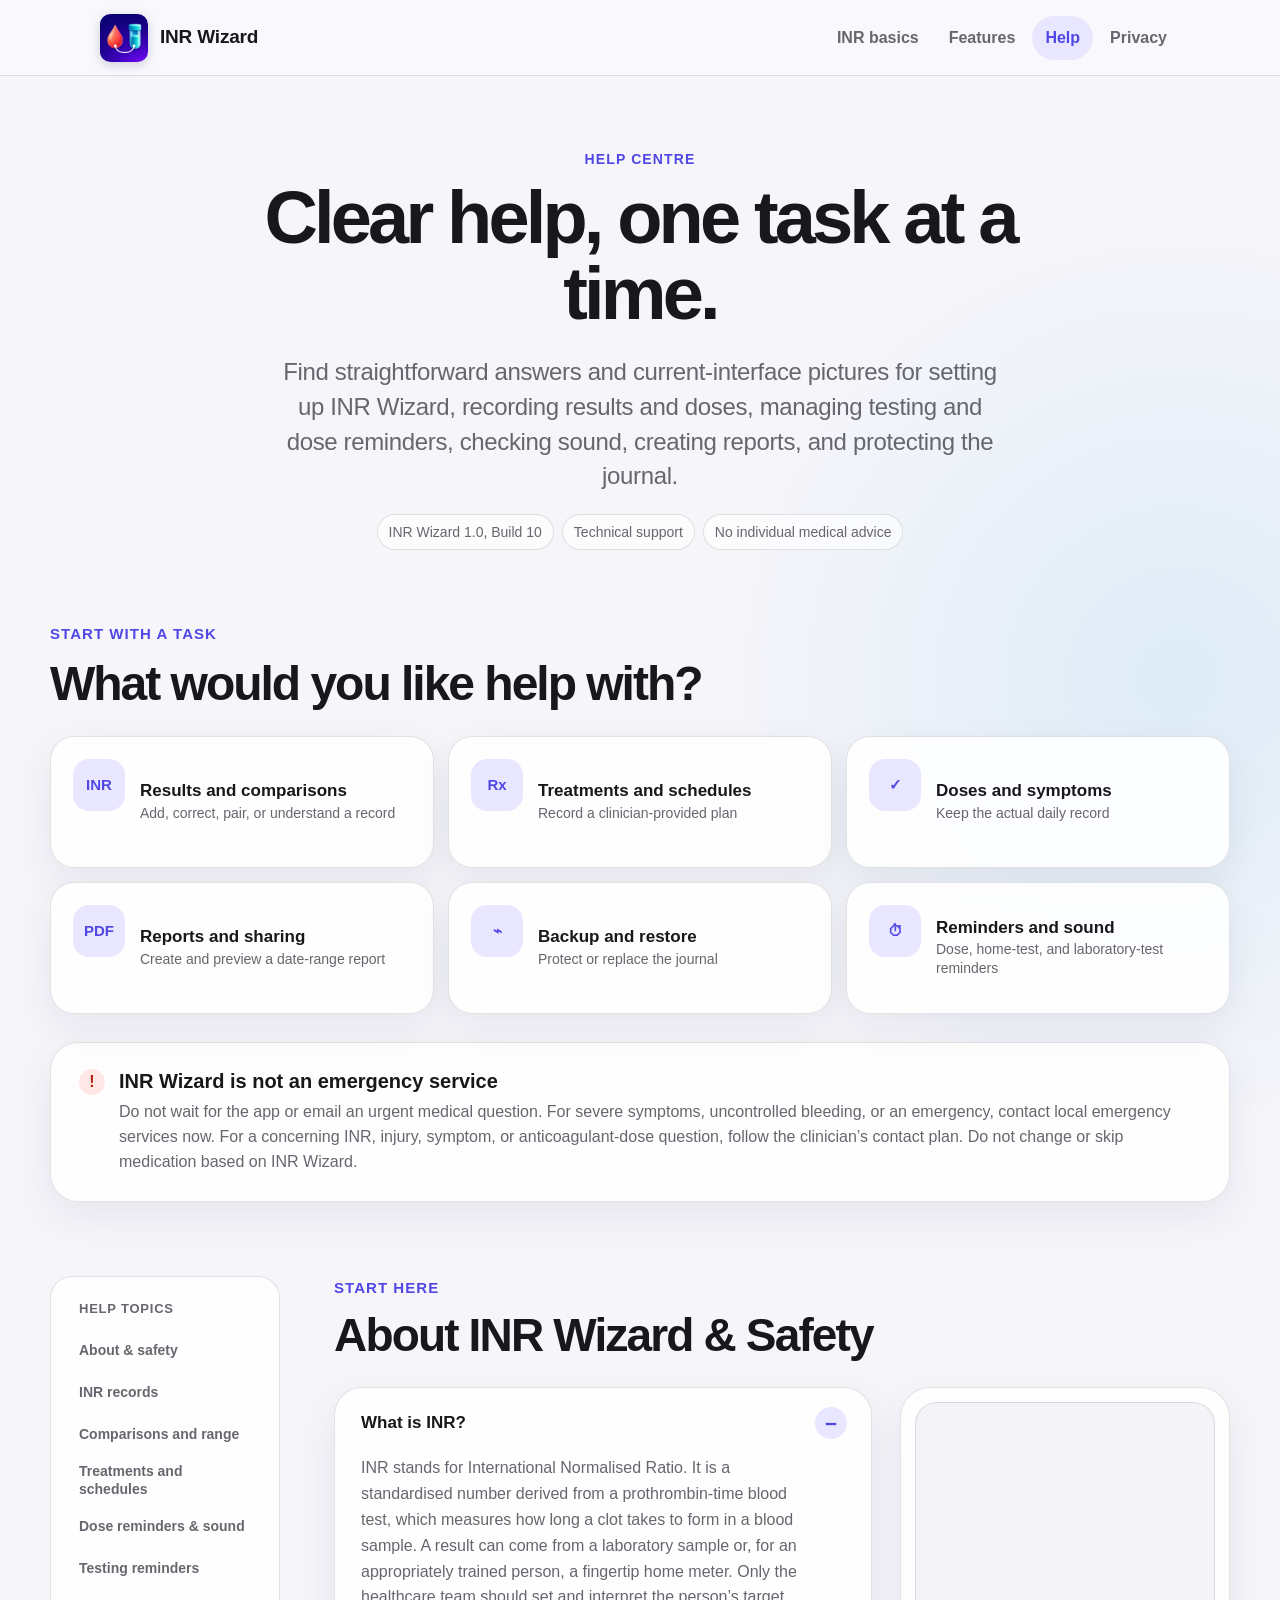
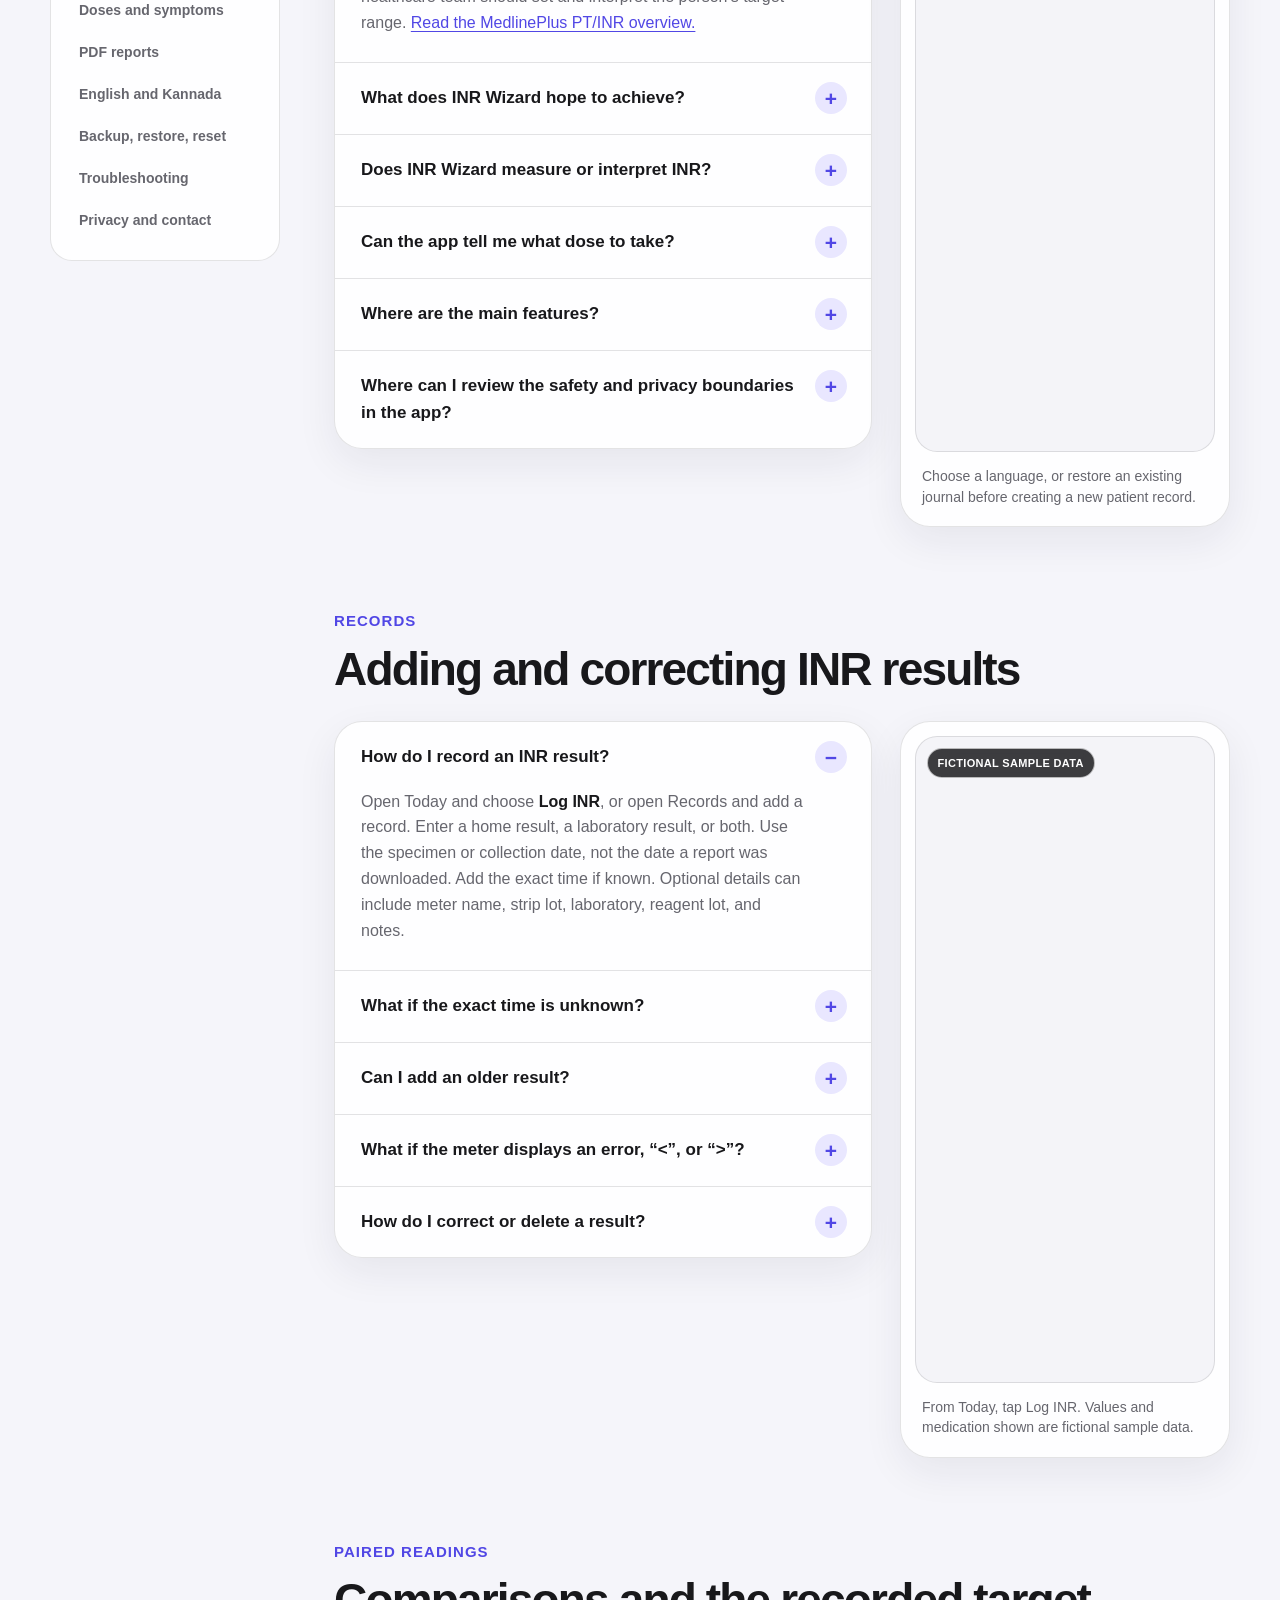
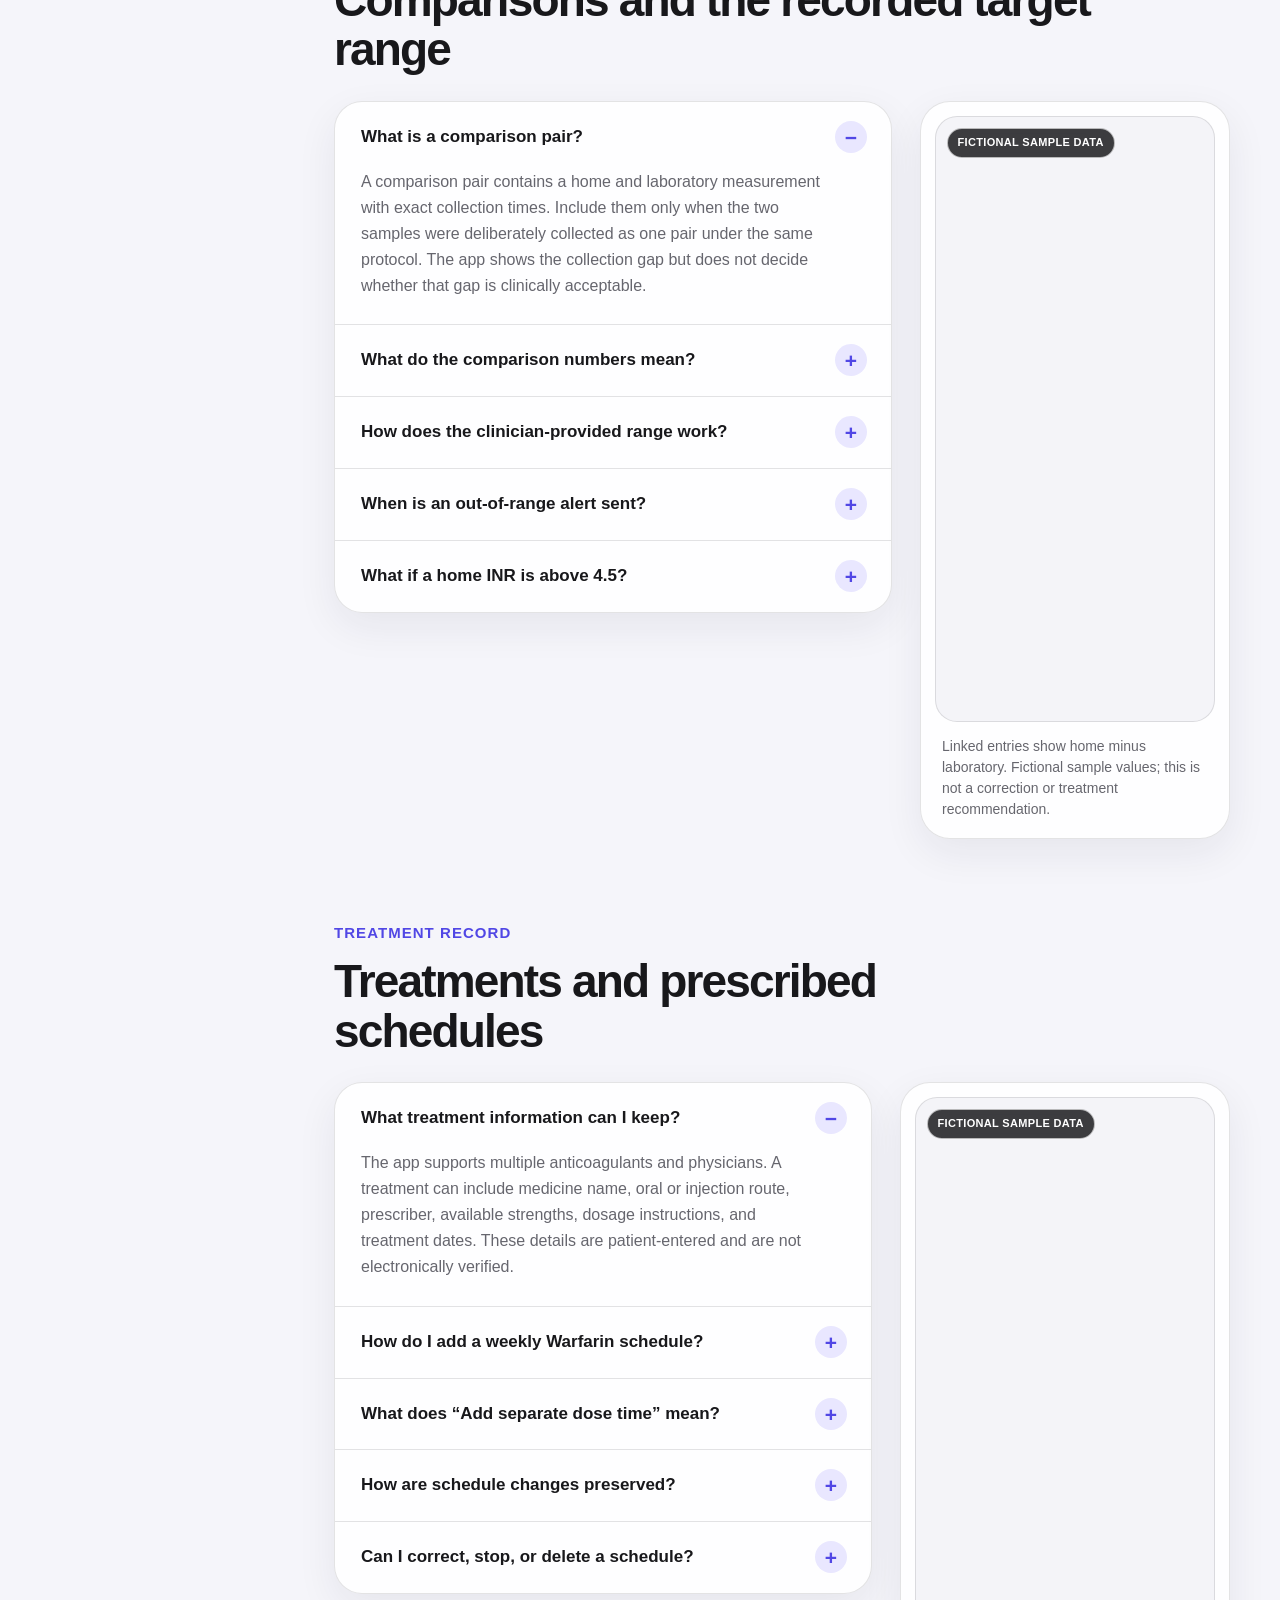
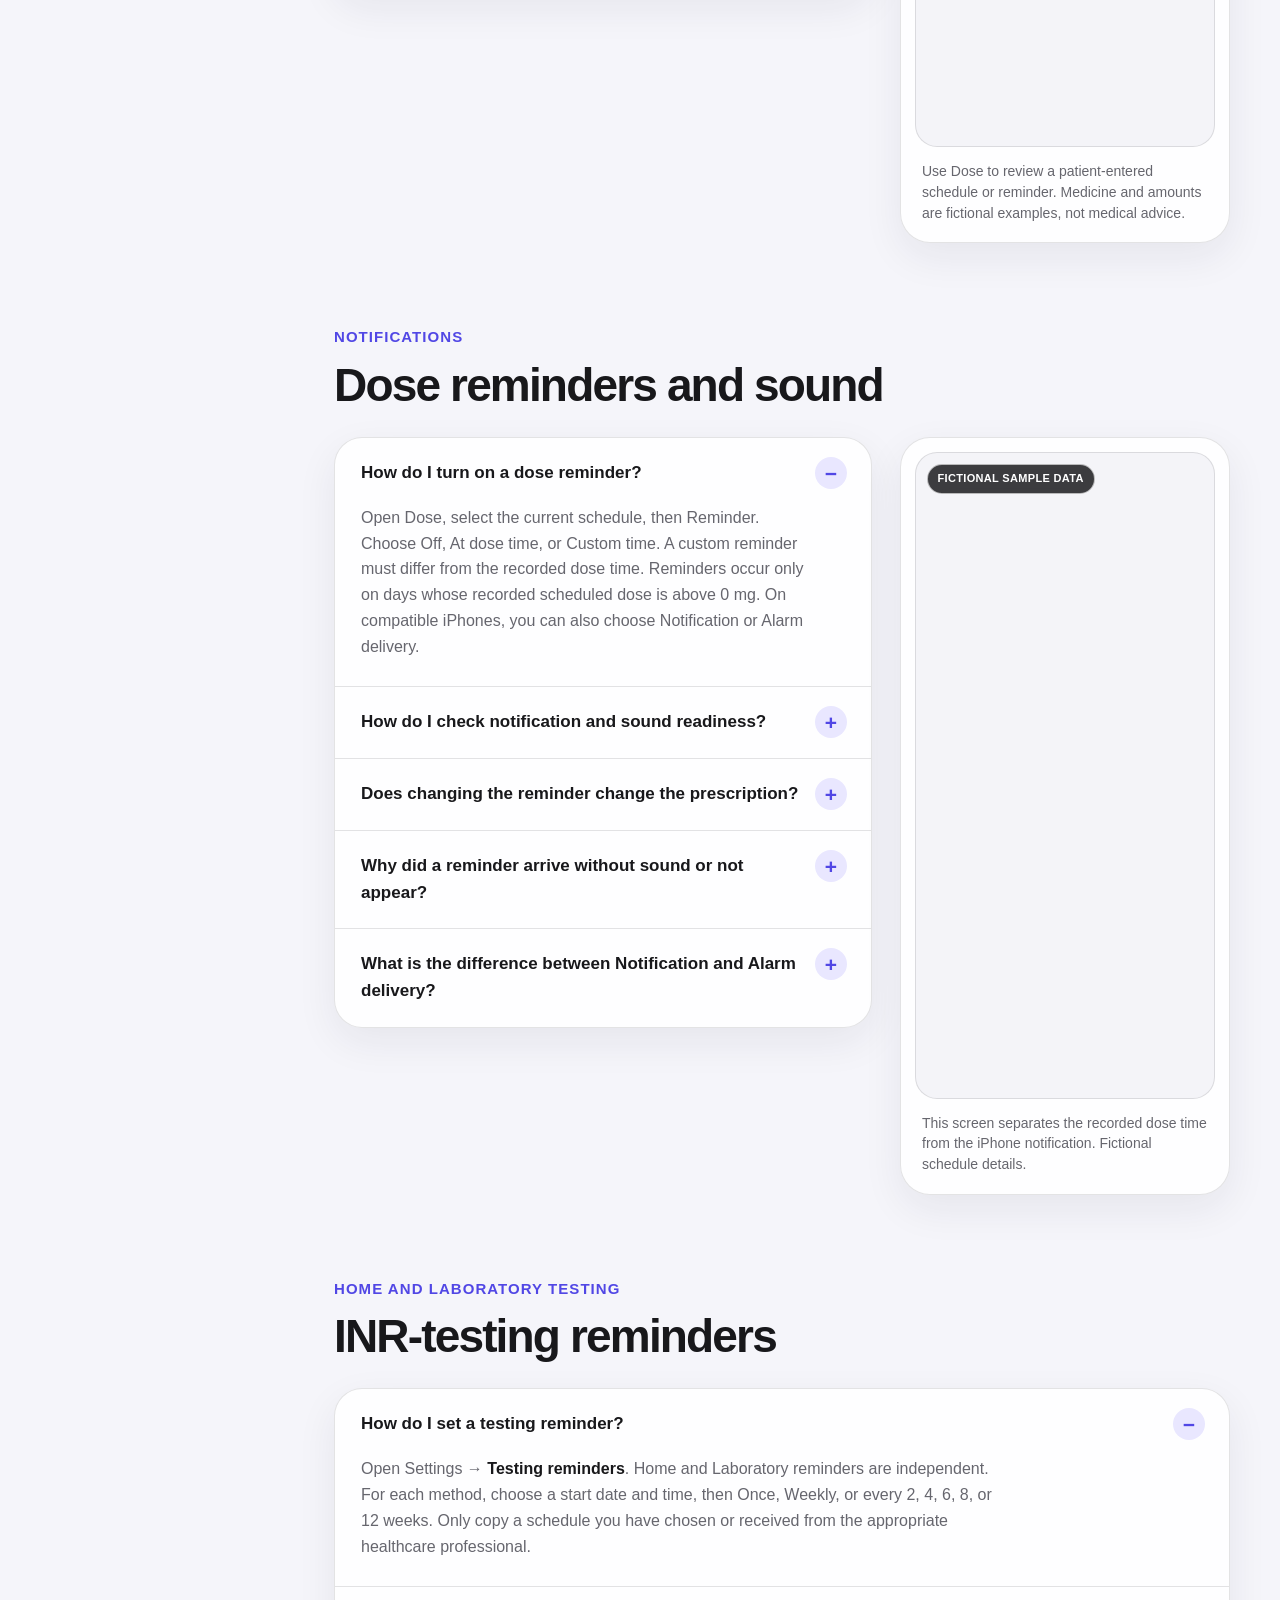
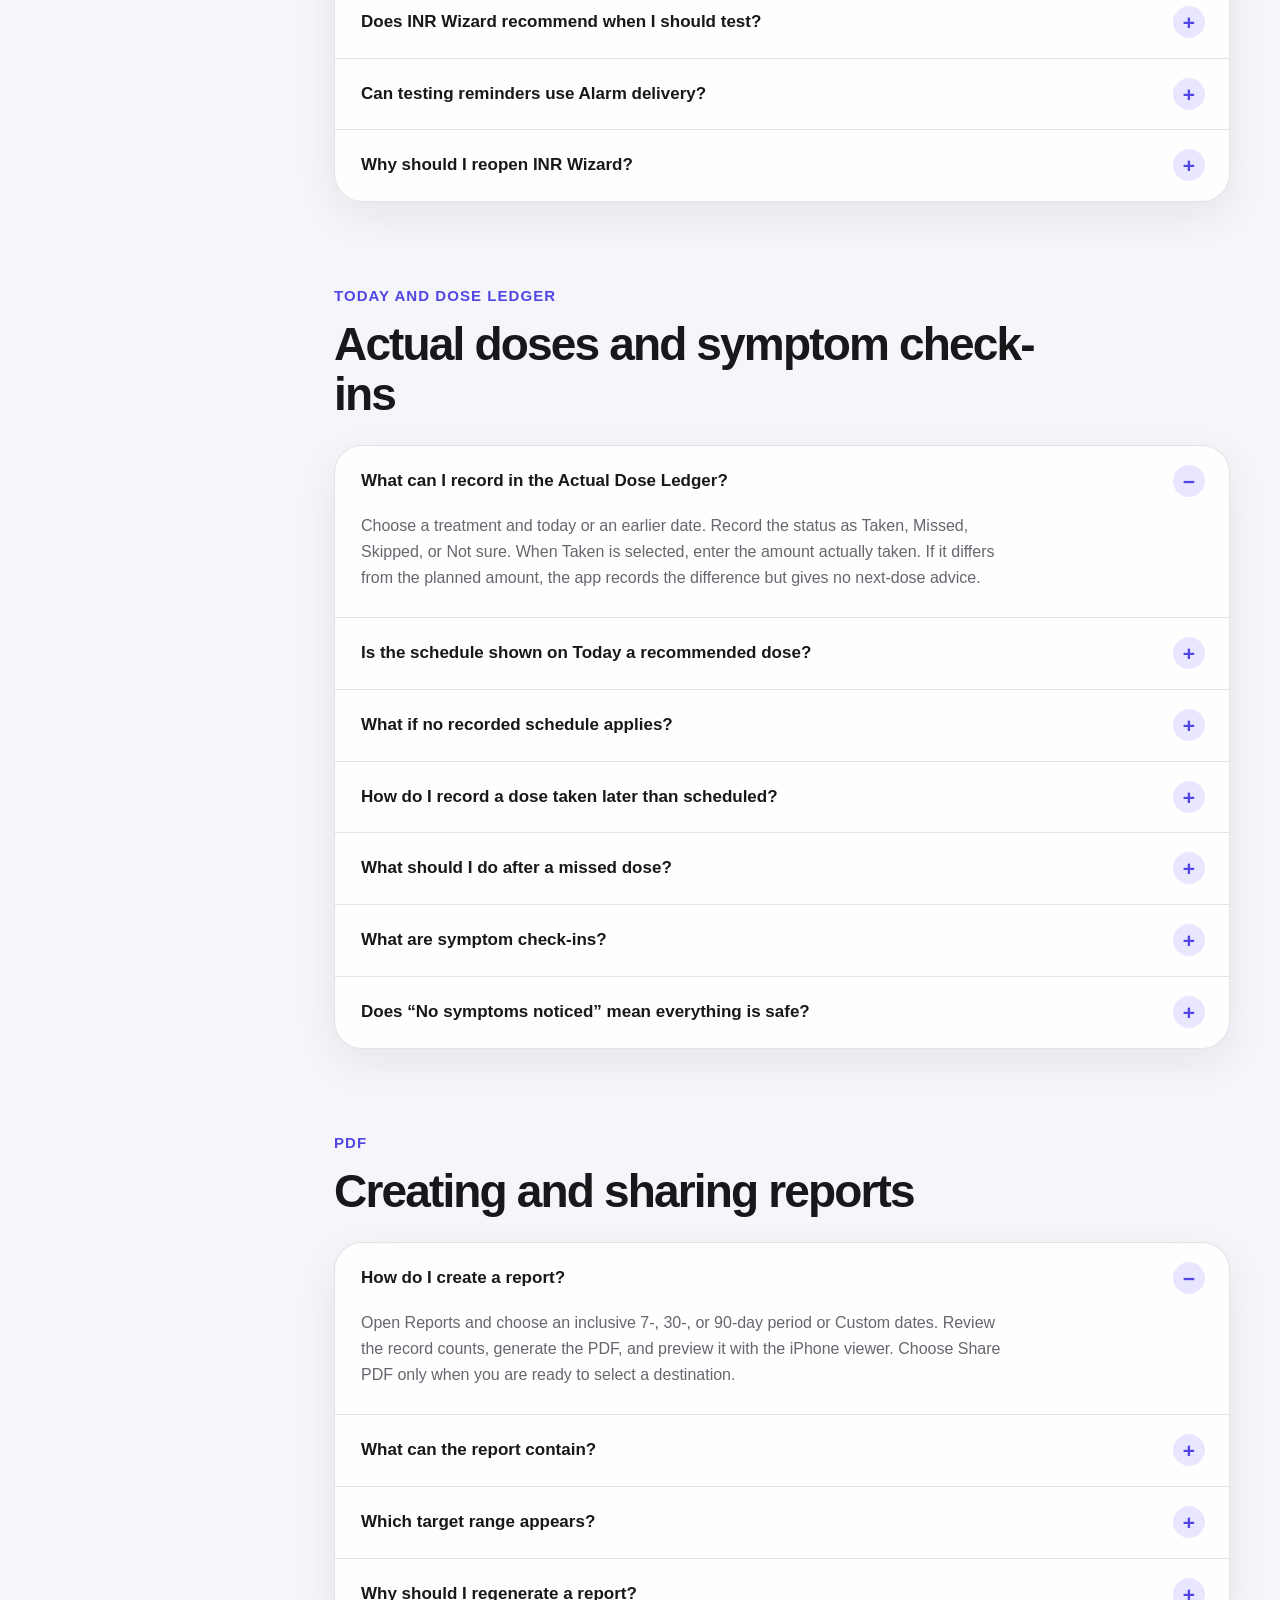
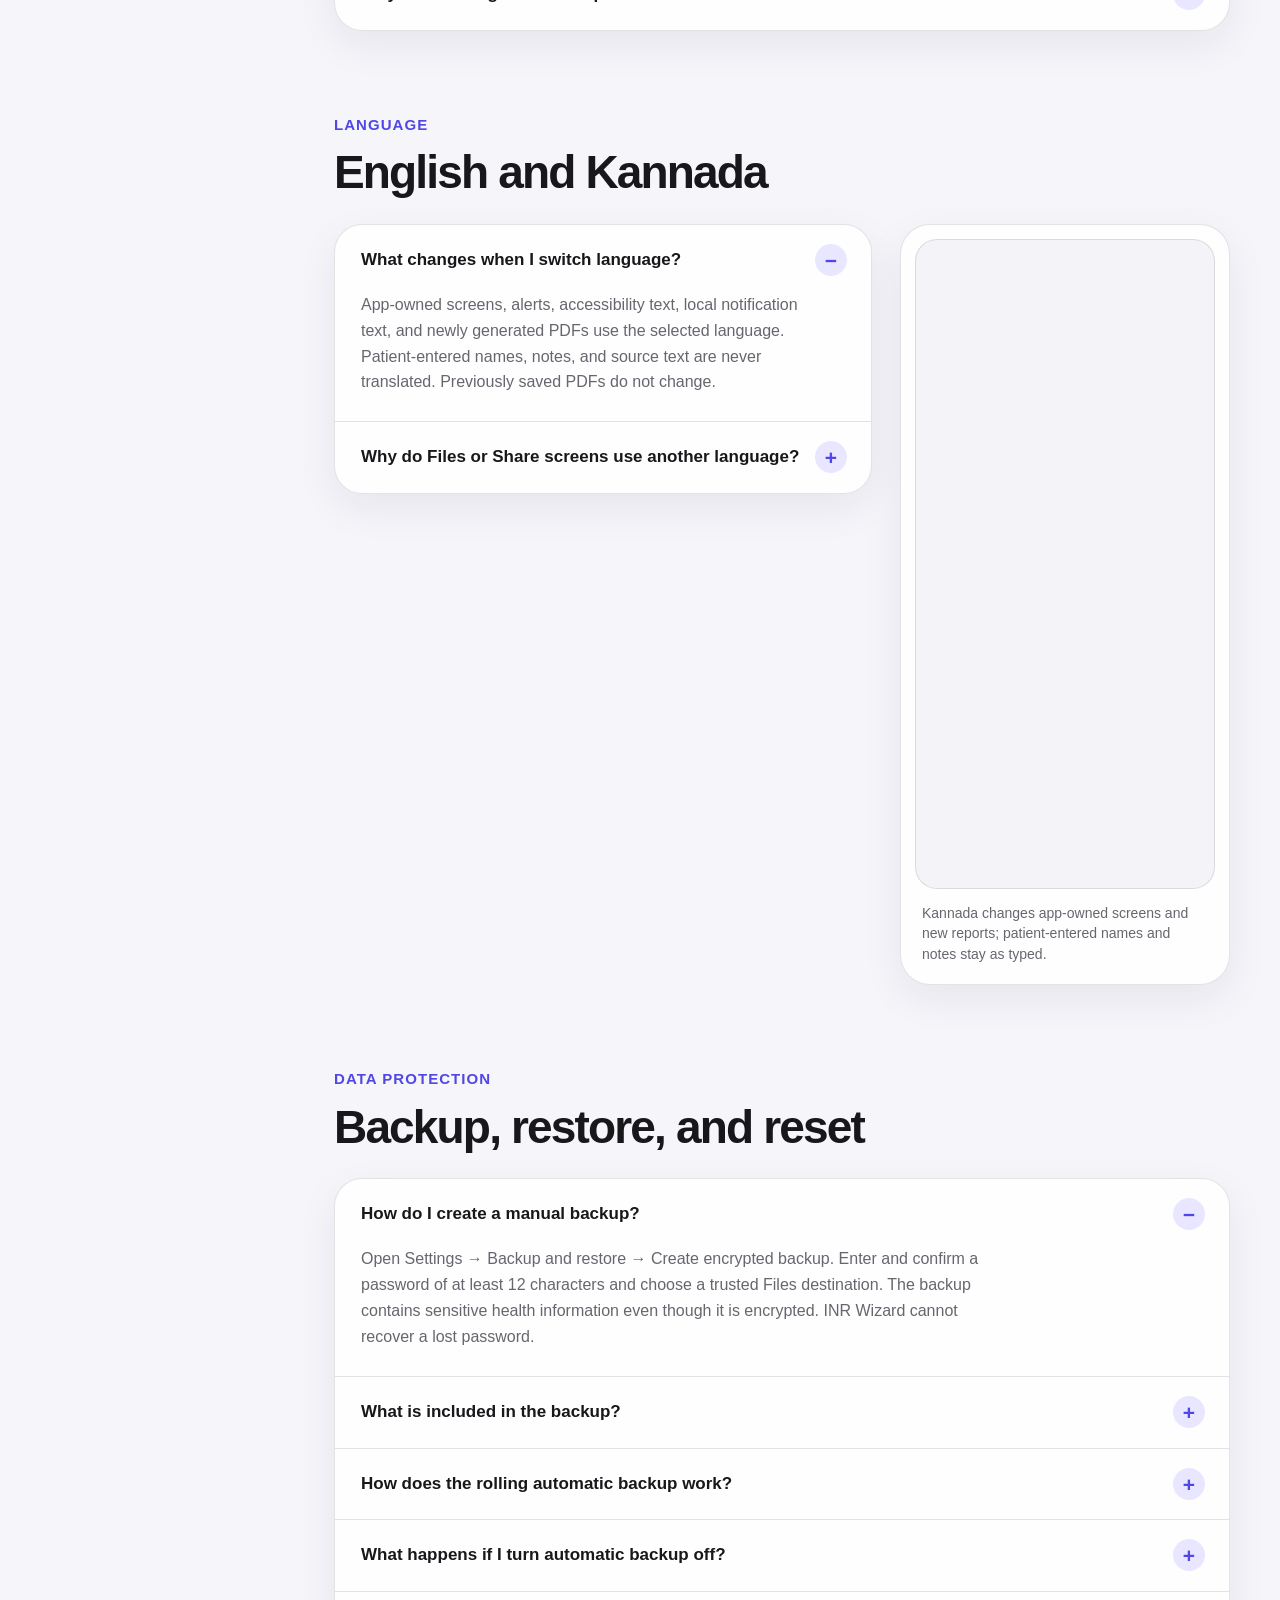
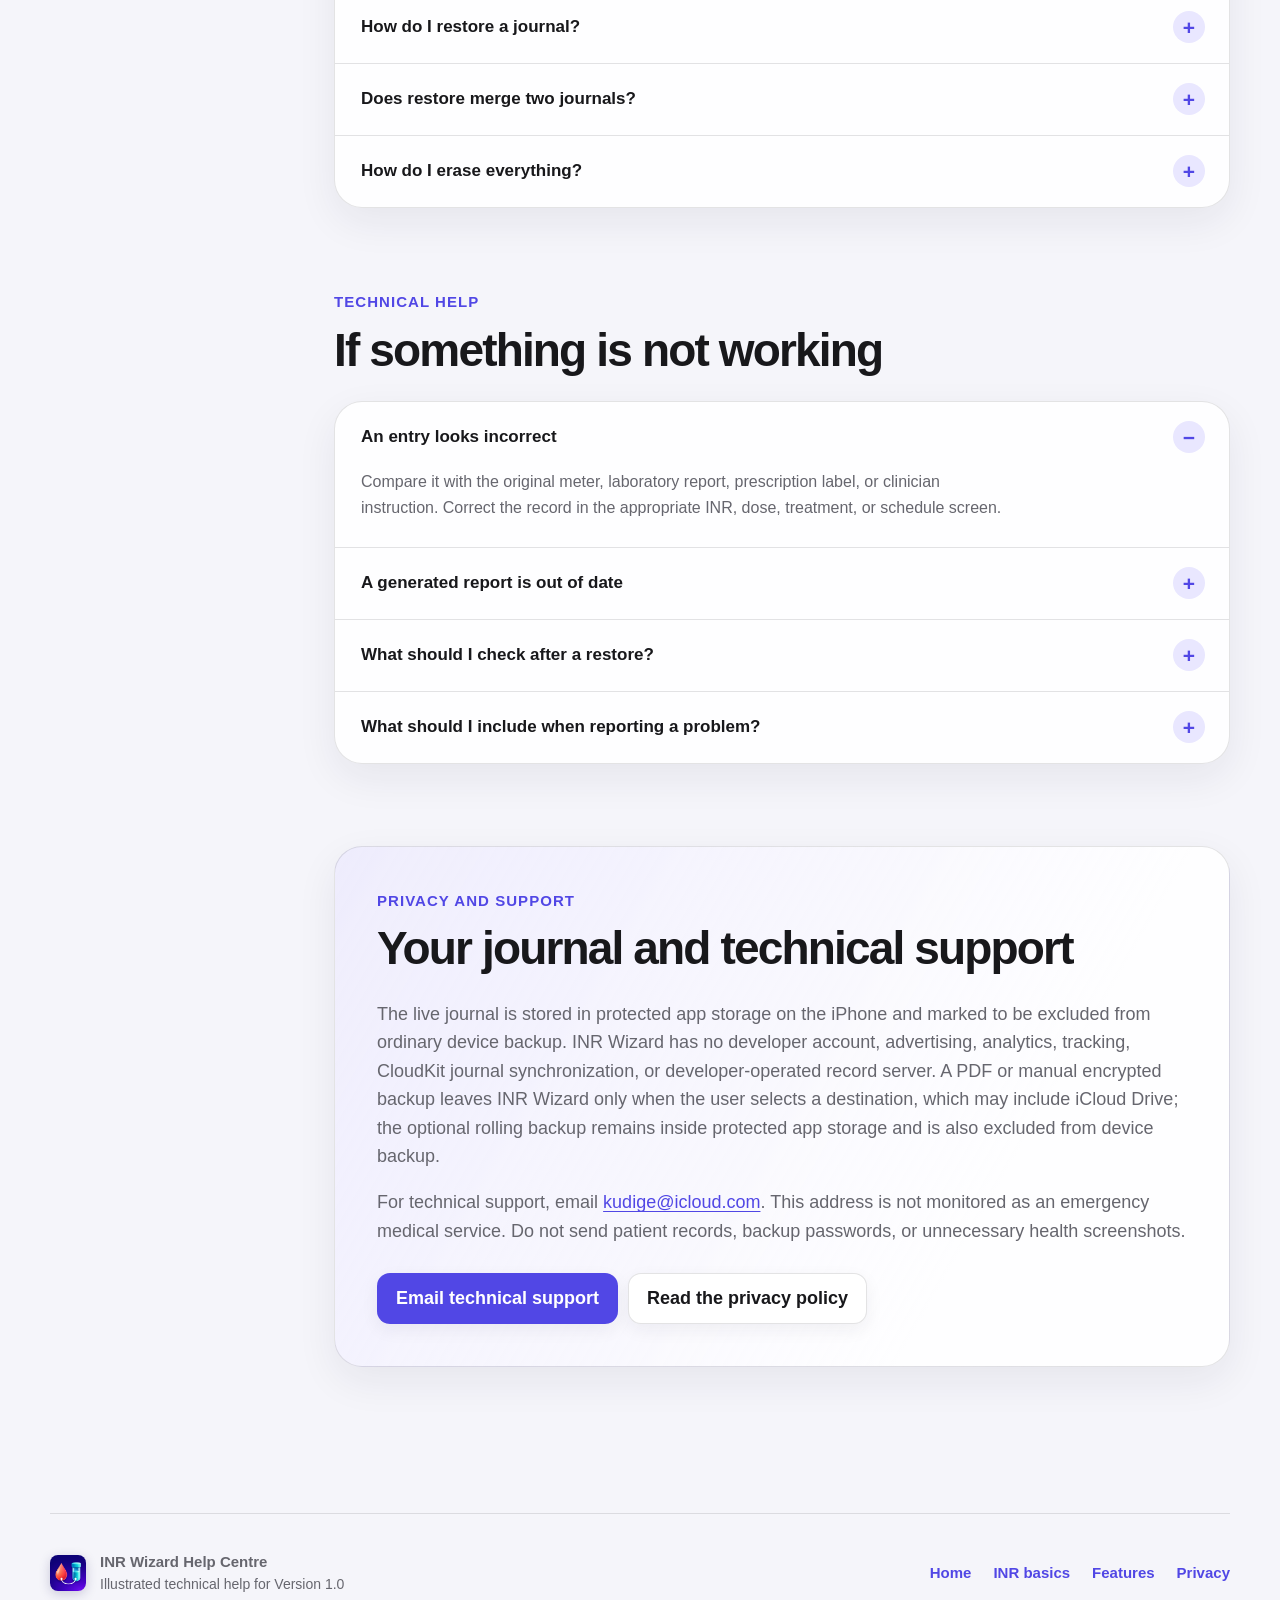
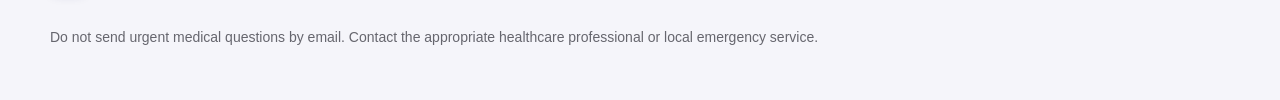
==== help/index.html @ f1a28a41 "Update public help and privacy for Version 1.0" ====
<!doctype html>
<html lang="en">
  <head>
    <meta charset="utf-8">
    <meta name="viewport" content="width=device-width, initial-scale=1">
    <meta http-equiv="refresh" content="0; url=/support/">
    <meta name="robots" content="noindex">
    <link rel="canonical" href="https://www.inrwizard.com/support/">
    <link rel="icon" href="/assets/app-icon.png" type="image/png">
    <link rel="stylesheet" href="/assets/styles.css?v=4">
    <title>Help Centre · INR Wizard</title>
  </head>
  <body>
    <main class="page-shell not-found-shell">
      <section class="hero">
        <p class="eyebrow">Help Centre</p>
        <h1>Opening INR Wizard Help.</h1>
        <p class="hero-copy">If the Help Centre does not open automatically, use the link below.</p>
        <div class="hero-actions">
          <a class="button primary" href="/support/">Open the Help Centre</a>
        </div>
      </section>
    </main>
  </body>
</html>
---- assets/styles.css ----
:root {
  color-scheme: light dark;
  --background: #f5f5fa;
  --surface: rgba(255, 255, 255, 0.9);
  --surface-solid: #ffffff;
  --text: #18181b;
  --secondary: #66666e;
  --separator: rgba(60, 60, 67, 0.14);
  --accent: #5147e5;
  --accent-soft: #e9e7ff;
  --blue: #1578d3;
  --blue-soft: #e4f1ff;
  --green: #21864c;
  --green-soft: #e5f7eb;
  --red: #b42318;
  --red-soft: #ffe7e5;
  --shadow: 0 14px 40px rgba(27, 26, 55, 0.07);
}

* {
  box-sizing: border-box;
}

html {
  scroll-behavior: smooth;
  scroll-padding-top: 96px;
}

body {
  margin: 0;
  background:
    radial-gradient(circle at 14% -8%, rgba(117, 92, 255, 0.13), transparent 32rem),
    radial-gradient(circle at 92% 6%, rgba(18, 151, 221, 0.1), transparent 28rem),
    var(--background);
  color: var(--text);
  font-family: -apple-system, BlinkMacSystemFont, "SF Pro Text", "Helvetica Neue", Arial, sans-serif;
  font-size: 18px;
  line-height: 1.58;
  -webkit-font-smoothing: antialiased;
  text-rendering: optimizeLegibility;
}

a {
  color: var(--accent);
  text-decoration-thickness: 1px;
  text-underline-offset: 3px;
}

a:focus-visible {
  outline: 3px solid var(--accent);
  outline-offset: 4px;
  border-radius: 6px;
}

.skip-link {
  position: fixed;
  top: 8px;
  left: 8px;
  z-index: 100;
  padding: 10px 14px;
  border-radius: 10px;
  background: var(--surface-solid);
  color: var(--text);
  font-weight: 700;
  transform: translateY(-150%);
}

.skip-link:focus {
  transform: translateY(0);
}

.site-header {
  position: sticky;
  top: 0;
  z-index: 10;
  display: flex;
  align-items: center;
  justify-content: space-between;
  min-height: 76px;
  padding: 10px max(24px, calc((100vw - 1080px) / 2));
  border-bottom: 1px solid var(--separator);
  background: rgba(250, 250, 253, 0.84);
  backdrop-filter: blur(22px) saturate(160%);
  -webkit-backdrop-filter: blur(22px) saturate(160%);
}

.brand {
  display: inline-flex;
  align-items: center;
  gap: 12px;
  color: var(--text);
  font-size: 19px;
  font-weight: 720;
  text-decoration: none;
  letter-spacing: -0.01em;
}

.brand img,
.footer-icon,
.app-hero-icon {
  border-radius: 22%;
  box-shadow: 0 3px 12px rgba(30, 25, 91, 0.2);
}

.site-nav {
  display: flex;
  align-items: center;
  gap: 4px;
}

.site-nav a {
  display: inline-flex;
  align-items: center;
  min-height: 44px;
  padding: 8px 13px;
  border-radius: 999px;
  color: var(--secondary);
  font-size: 16px;
  font-weight: 650;
  text-decoration: none;
}

.site-nav a[aria-current="page"] {
  background: var(--accent-soft);
  color: var(--accent);
}

.page-shell {
  width: min(1080px, calc(100% - 40px));
  margin: 0 auto;
  padding: 72px 0 64px;
}

.hero {
  max-width: 840px;
  margin: 0 auto 44px;
  text-align: center;
}

.home-hero {
  display: grid;
  grid-template-columns: minmax(0, 1fr) 220px;
  align-items: center;
  gap: 60px;
  max-width: 980px;
  text-align: left;
}

.app-hero-icon {
  width: 100%;
  height: auto;
}

.eyebrow {
  margin: 0 0 10px;
  color: var(--accent);
  font-size: 14px;
  font-weight: 760;
  letter-spacing: 0.08em;
  text-transform: uppercase;
}

.hero h1 {
  margin: 0;
  font-size: clamp(42px, 7vw, 72px);
  line-height: 1.02;
  letter-spacing: -0.052em;
}

.hero-copy {
  max-width: 730px;
  margin: 24px auto 20px;
  color: var(--secondary);
  font-size: clamp(19px, 2.3vw, 24px);
  line-height: 1.45;
  letter-spacing: -0.015em;
}

.home-hero .hero-copy {
  margin-inline: 0;
}

.policy-meta,
.hero-actions {
  display: flex;
  flex-wrap: wrap;
  justify-content: center;
  gap: 8px;
}

.home-hero .policy-meta,
.home-hero .hero-actions {
  justify-content: flex-start;
}

.policy-meta {
  color: var(--secondary);
  font-size: 14px;
}

.policy-meta span {
  padding: 6px 11px;
  border: 1px solid var(--separator);
  border-radius: 999px;
  background: rgba(255, 255, 255, 0.64);
}

.hero-actions {
  margin-top: 26px;
}

.button {
  display: inline-flex;
  align-items: center;
  justify-content: center;
  min-height: 46px;
  padding: 10px 18px;
  border: 1px solid var(--separator);
  border-radius: 13px;
  background: var(--surface-solid);
  color: var(--text);
  font-weight: 690;
  text-decoration: none;
  box-shadow: 0 6px 18px rgba(27, 26, 55, 0.06);
}

.button.primary {
  border-color: transparent;
  background: var(--accent);
  color: #ffffff;
}

.feature-grid,
.safeguard-grid {
  display: grid;
  grid-template-columns: repeat(3, 1fr);
  gap: 16px;
  margin-bottom: 28px;
}

.feature-card,
.safeguard-card {
  min-height: 264px;
  padding: 26px;
  border: 1px solid var(--separator);
  border-radius: 28px;
  background: var(--surface);
  box-shadow: var(--shadow);
}

.feature-icon,
.safeguard-icon {
  display: grid;
  width: 48px;
  height: 48px;
  margin-bottom: 24px;
  place-items: center;
  border-radius: 14px;
  background: var(--accent-soft);
  color: var(--accent);
  font-size: 21px;
  font-weight: 760;
}

.blue .feature-icon,
.blue .safeguard-icon {
  background: var(--blue-soft);
  color: var(--blue);
}

.green .feature-icon,
.green .safeguard-icon {
  background: var(--green-soft);
  color: var(--green);
}

.feature-card h2,
.safeguard-card h2 {
  margin: 0 0 9px;
  font-size: 21px;
  line-height: 1.2;
  letter-spacing: -0.022em;
}

.feature-card p,
.safeguard-card p {
  margin: 0;
  color: var(--secondary);
  font-size: 16.5px;
  line-height: 1.55;
}

.contents,
.policy-card,
.notice {
  border: 1px solid var(--separator);
  border-radius: 28px;
  background: var(--surface);
  box-shadow: var(--shadow);
}

.contents {
  display: grid;
  grid-template-columns: 150px 1fr;
  gap: 22px;
  margin-bottom: 18px;
  padding: 25px 28px;
}

.contents p {
  margin: 0;
  font-weight: 720;
}

.contents div {
  display: flex;
  flex-wrap: wrap;
  gap: 8px 20px;
}

.contents a {
  font-size: 15px;
  font-weight: 570;
  text-decoration: none;
}

.policy-card {
  overflow: hidden;
}

.policy-section {
  display: grid;
  grid-template-columns: minmax(190px, 0.55fr) minmax(0, 1.45fr);
  gap: 56px;
  padding: 46px 52px;
  scroll-margin-top: 96px;
}

.policy-section + .policy-section {
  border-top: 1px solid var(--separator);
}

.policy-section h2 {
  margin: 0;
  font-size: 22px;
  line-height: 1.25;
  letter-spacing: -0.025em;
}

.policy-section p {
  margin: 0;
}

.policy-section p + p {
  margin-top: 17px;
}

.policy-section ul,
.policy-section ol {
  margin: 0;
  padding-left: 1.25em;
}

.policy-section li + li {
  margin-top: 9px;
}

.policy-section > div {
  color: var(--secondary);
}

.contact-section {
  background: linear-gradient(120deg, rgba(234, 231, 255, 0.62), transparent 58%);
}

.notice {
  display: flex;
  align-items: flex-start;
  gap: 14px;
  margin-top: 18px;
  padding: 20px 24px;
  color: var(--secondary);
  font-size: 16px;
}

.notice-symbol {
  display: grid;
  flex: 0 0 auto;
  width: 26px;
  height: 26px;
  place-items: center;
  border-radius: 50%;
  background: var(--accent-soft);
  color: var(--accent);
  font-weight: 760;
}

.notice p {
  margin: 1px 0 0;
}

.notice.urgent .notice-symbol {
  background: var(--red-soft);
  color: var(--red);
}

.support-shell,
.not-found-shell {
  max-width: 900px;
}

.support-hero {
  max-width: 760px;
}

.not-found-shell {
  min-height: calc(100vh - 184px);
  display: grid;
  place-items: center;
  text-align: center;
}

.not-found-shell .hero-actions {
  justify-content: center;
}

footer {
  display: flex;
  align-items: center;
  justify-content: center;
  gap: 11px;
  padding: 28px 20px 48px;
  color: var(--secondary);
  font-size: 15px;
  text-align: center;
}

footer a {
  margin-left: 4px;
  font-weight: 600;
  text-decoration: none;
}

footer p {
  margin: 0;
}

@media (max-width: 820px) {
  .page-shell {
    padding-top: 52px;
  }

  .home-hero {
    grid-template-columns: minmax(0, 1fr) 150px;
    gap: 36px;
  }

  .feature-grid,
  .safeguard-grid {
    grid-template-columns: 1fr;
  }

  .feature-card,
  .safeguard-card {
    min-height: 0;
  }

  .contents,
  .policy-section {
    grid-template-columns: 1fr;
  }

  .contents {
    gap: 10px;
  }

  .policy-section {
    gap: 16px;
    padding: 34px 30px;
  }
}

@media (max-width: 600px) {
  body {
    font-size: 17px;
  }

  .site-header {
    min-height: 68px;
    padding-inline: 16px;
  }

  .brand img {
    width: 42px;
    height: 42px;
  }

  .site-nav a {
    padding-inline: 10px;
  }

  .page-shell {
    width: min(100% - 24px, 1080px);
    padding-top: 40px;
  }

  .hero,
  .home-hero {
    text-align: left;
  }

  .home-hero {
    display: flex;
    flex-direction: column-reverse;
    align-items: flex-start;
    gap: 28px;
  }

  .app-hero-icon {
    width: 104px;
  }

  .hero h1 {
    font-size: clamp(39px, 13vw, 56px);
  }

  .hero-copy {
    font-size: 19px;
  }

  .policy-meta,
  .hero-actions {
    justify-content: flex-start;
  }

  .feature-card,
  .safeguard-card,
  .contents,
  .policy-card,
  .notice {
    border-radius: 22px;
  }

  .feature-card,
  .safeguard-card {
    padding: 23px;
  }

  .contents {
    padding: 22px;
  }

  .policy-section {
    padding: 28px 23px;
  }

  footer {
    flex-wrap: wrap;
  }
}

@media (prefers-reduced-motion: reduce) {
  html {
    scroll-behavior: auto;
  }
}

@media (prefers-color-scheme: dark) {
  :root {
    --background: #111116;
    --surface: rgba(31, 31, 38, 0.88);
    --surface-solid: #25252c;
    --text: #f4f4f7;
    --secondary: #b7b7c0;
    --separator: rgba(235, 235, 245, 0.13);
    --accent: #b0aaff;
    --accent-soft: #343054;
    --blue-soft: #1c384e;
    --blue: #72baff;
    --green-soft: #1e4030;
    --green: #69d594;
    --red-soft: #4e2827;
    --red: #ff9b94;
    --shadow: 0 14px 44px rgba(0, 0, 0, 0.2);
  }

  .site-header {
    background: rgba(18, 18, 23, 0.82);
  }

  .policy-meta span {
    background: rgba(32, 32, 39, 0.65);
  }

  .contact-section {
    background: linear-gradient(120deg, rgba(67, 60, 108, 0.48), transparent 58%);
  }
}

/* Marketing home */

.marketing-shell {
  width: min(1180px, calc(100% - 48px));
  padding-top: 56px;
}

.marketing-hero {
  grid-template-columns: minmax(0, 1fr) minmax(300px, 390px);
  gap: clamp(48px, 8vw, 96px);
  max-width: none;
  min-height: 600px;
  margin-bottom: 56px;
}

.marketing-hero h1 {
  max-width: 780px;
  font-size: clamp(48px, 6.4vw, 78px);
}

.marketing-hero .hero-copy {
  max-width: 760px;
}

.hero-visual {
  position: relative;
  display: grid;
  min-height: 430px;
  place-items: center;
  isolation: isolate;
}

.hero-visual .app-hero-icon {
  position: relative;
  z-index: 2;
  width: min(230px, 62%);
  box-shadow: 0 24px 70px rgba(50, 39, 143, 0.28);
}

.visual-glow {
  position: absolute;
  width: 86%;
  aspect-ratio: 1;
  border-radius: 50%;
  background:
    radial-gradient(circle at 36% 34%, rgba(255, 104, 96, 0.24), transparent 36%),
    radial-gradient(circle at 66% 64%, rgba(0, 186, 220, 0.24), transparent 39%),
    rgba(98, 82, 233, 0.1);
  filter: blur(2px);
  z-index: -1;
}

.visual-card {
  position: absolute;
  z-index: 3;
  display: flex;
  flex-direction: column;
  min-width: 180px;
  gap: 2px;
  padding: 14px 16px;
  border: 1px solid rgba(255, 255, 255, 0.74);
  border-radius: 18px;
  background: rgba(255, 255, 255, 0.86);
  color: var(--text);
  box-shadow: 0 14px 36px rgba(36, 31, 89, 0.15);
  backdrop-filter: blur(18px) saturate(160%);
  -webkit-backdrop-filter: blur(18px) saturate(160%);
}

.visual-card span {
  color: var(--secondary);
  font-size: 13px;
  font-weight: 740;
  letter-spacing: 0.05em;
  text-transform: uppercase;
}

.visual-card strong {
  font-size: 15px;
}

.visual-card-top {
  top: 48px;
  left: -12px;
}

.visual-card-bottom {
  right: -10px;
  bottom: 54px;
}

.trust-strip {
  display: grid;
  grid-template-columns: repeat(3, 1fr);
  margin-bottom: 112px;
  overflow: hidden;
  border: 1px solid var(--separator);
  border-radius: 22px;
  background: var(--surface);
  box-shadow: var(--shadow);
}

.trust-strip div {
  display: flex;
  flex-direction: column;
  gap: 3px;
  min-height: 104px;
  padding: 24px 28px;
}

.trust-strip div + div {
  border-left: 1px solid var(--separator);
}

.trust-strip strong {
  font-size: 17px;
}

.trust-strip span {
  color: var(--secondary);
  font-size: 15px;
}

.section {
  margin-bottom: 124px;
  scroll-margin-top: 104px;
}

.section-kicker {
  margin: 0 0 12px;
  color: var(--accent);
  font-size: 15px;
  font-weight: 760;
  letter-spacing: 0.07em;
  text-transform: uppercase;
}

.section h2 {
  margin: 0;
  font-size: clamp(36px, 5vw, 56px);
  line-height: 1.06;
  letter-spacing: -0.047em;
}

.section h3 {
  margin: 0;
  font-size: 22px;
  line-height: 1.2;
  letter-spacing: -0.025em;
}

.section-heading {
  max-width: 800px;
  margin-bottom: 38px;
}

.section-heading > p:last-child,
.centred-heading > p:last-child,
.section-intro > p:not(.section-kicker),
.people-copy > p:last-child {
  color: var(--secondary);
}

.section-heading > p:last-child,
.centred-heading > p:last-child {
  margin: 22px 0 0;
  font-size: 20px;
}

.centred-heading {
  max-width: 810px;
  margin-right: auto;
  margin-left: auto;
  text-align: center;
}

.split-section {
  display: grid;
  grid-template-columns: minmax(0, 1.1fr) minmax(340px, 0.9fr);
  align-items: start;
  gap: clamp(54px, 8vw, 104px);
}

.section-intro > p:not(.section-kicker) {
  max-width: 66ch;
  margin: 23px 0 0;
}

.section-intro .source-note {
  font-size: 15px;
}

.inr-explainer {
  padding: 32px;
  border: 1px solid var(--separator);
  border-radius: 30px;
  background: var(--surface);
  box-shadow: var(--shadow);
}

.inr-path-step {
  display: grid;
  grid-template-columns: 50px 1fr;
  align-items: center;
  gap: 16px;
}

.inr-path-step strong {
  display: block;
  margin-bottom: 2px;
  font-size: 19px;
}

.inr-path-step p,
.inr-context-note p {
  margin: 0;
  color: var(--secondary);
  font-size: 15.5px;
}

.step-mark {
  display: grid;
  width: 50px;
  height: 50px;
  place-items: center;
  border-radius: 16px;
  background: var(--accent-soft);
  color: var(--accent);
  font-weight: 780;
}

.step-mark.blue {
  background: var(--blue-soft);
  color: var(--blue);
}

.step-mark.green {
  background: var(--green-soft);
  color: var(--green);
}

.path-line {
  width: 2px;
  height: 28px;
  margin: 5px 0 5px 24px;
  background: var(--separator);
}

.inr-context-note {
  margin-top: 28px;
  padding: 20px;
  border-radius: 20px;
  background: var(--accent-soft);
}

.inr-context-note strong {
  display: block;
  margin-bottom: 4px;
  color: var(--accent);
}

.purpose-section {
  padding: 76px 62px;
  border-radius: 38px;
  background: linear-gradient(145deg, rgba(81, 71, 229, 0.09), rgba(21, 120, 211, 0.06));
}

.goal-grid,
.detailed-feature-grid {
  display: grid;
  grid-template-columns: repeat(3, 1fr);
  gap: 18px;
}

.goal-card,
.detail-card {
  border: 1px solid var(--separator);
  background: var(--surface);
  box-shadow: var(--shadow);
}

.goal-card {
  min-height: 270px;
  padding: 28px;
  border-radius: 28px;
}

.goal-icon {
  display: inline-flex;
  margin-bottom: 38px;
  color: var(--accent);
  font-size: 15px;
  font-weight: 780;
  letter-spacing: 0.08em;
}

.goal-card.blue .goal-icon {
  color: var(--blue);
}

.goal-card.green .goal-icon {
  color: var(--green);
}

.goal-card p,
.detail-card p,
.workflow-grid p {
  margin: 12px 0 0;
  color: var(--secondary);
  font-size: 16px;
}

.detailed-feature-grid {
  grid-template-columns: repeat(3, 1fr);
}

.detail-card {
  min-height: 320px;
  padding: 28px;
  border-radius: 28px;
}

.detail-card .feature-icon {
  margin-bottom: 34px;
}

.detail-card p {
  line-height: 1.58;
}

.workflow-grid {
  display: grid;
  grid-template-columns: repeat(4, 1fr);
  gap: 16px;
  margin: 42px 0 0;
  padding: 0;
  list-style: none;
}

.workflow-grid li {
  min-height: 260px;
  padding: 28px;
  border-top: 4px solid var(--accent);
  border-radius: 10px 10px 26px 26px;
  background: var(--surface);
}

.workflow-grid li > span {
  display: grid;
  width: 42px;
  height: 42px;
  margin-bottom: 38px;
  place-items: center;
  border-radius: 50%;
  background: var(--accent-soft);
  color: var(--accent);
  font-weight: 780;
}

.people-section {
  display: grid;
  grid-template-columns: minmax(0, 0.9fr) minmax(0, 1.1fr);
  gap: 72px;
  padding: 64px;
  border: 1px solid var(--separator);
  border-radius: 38px;
  background: var(--surface);
  box-shadow: var(--shadow);
}

.people-copy > p:last-child {
  margin: 24px 0 0;
}

.people-list {
  margin: 0;
  padding: 0;
  list-style: none;
}

.people-list li {
  display: flex;
  flex-direction: column;
  gap: 4px;
  padding: 20px 0;
  border-bottom: 1px solid var(--separator);
}

.people-list li:first-child {
  padding-top: 0;
}

.people-list li:last-child {
  padding-bottom: 0;
  border-bottom: 0;
}

.people-list span {
  color: var(--secondary);
  font-size: 16px;
}

.safety-section {
  display: grid;
  grid-template-columns: 66px 1fr;
  gap: 28px;
  padding: 60px 64px;
  border-radius: 38px;
  background: #30275f;
  color: #ffffff;
  box-shadow: 0 24px 64px rgba(34, 27, 85, 0.22);
}

.safety-section .section-kicker {
  color: #c9c4ff;
}

.safety-section p:not(.section-kicker) {
  max-width: 900px;
  margin: 22px 0 0;
  color: #e5e3f2;
}

.safety-symbol {
  display: grid;
  width: 56px;
  height: 56px;
  place-items: center;
  border-radius: 50%;
  background: rgba(255, 255, 255, 0.13);
  color: #ffffff;
  font-size: 24px;
  font-weight: 780;
}

.help-preview {
  max-width: 920px;
  margin-right: auto;
  margin-left: auto;
}

.faq-list {
  overflow: hidden;
  border: 1px solid var(--separator);
  border-radius: 28px;
  background: var(--surface);
  box-shadow: var(--shadow);
}

.faq-list details + details {
  border-top: 1px solid var(--separator);
}

.faq-list summary {
  position: relative;
  min-height: 68px;
  padding: 22px 64px 22px 26px;
  cursor: pointer;
  font-weight: 690;
  list-style: none;
}

.faq-list summary::-webkit-details-marker {
  display: none;
}

.faq-list summary::after {
  position: absolute;
  top: 19px;
  right: 24px;
  display: grid;
  width: 32px;
  height: 32px;
  place-items: center;
  border-radius: 50%;
  background: var(--accent-soft);
  color: var(--accent);
  content: "+";
  font-size: 21px;
}

.faq-list details[open] summary::after {
  content: "−";
}

.faq-list details p {
  max-width: 72ch;
  margin: -4px 64px 26px 26px;
  color: var(--secondary);
}

.section-actions {
  display: flex;
  flex-wrap: wrap;
  gap: 10px;
  margin-top: 28px;
}

.site-footer {
  display: grid;
  grid-template-columns: minmax(260px, 1fr) auto;
  align-items: center;
  justify-content: initial;
  gap: 30px 60px;
  width: min(1180px, calc(100% - 48px));
  margin: 0 auto;
  padding: 36px 0 52px;
  border-top: 1px solid var(--separator);
  text-align: left;
}

.footer-brand {
  display: flex;
  align-items: center;
  gap: 14px;
}

.footer-brand div {
  display: flex;
  flex-direction: column;
}

.footer-brand span {
  color: var(--secondary);
  font-size: 14px;
}

.site-footer nav {
  display: flex;
  flex-wrap: wrap;
  justify-content: flex-end;
  gap: 10px 22px;
}

.site-footer a {
  min-height: 44px;
  display: inline-flex;
  align-items: center;
  margin: 0;
}

.footer-disclaimer {
  grid-column: 1 / -1;
  margin: 0;
  color: var(--secondary);
  font-size: 14px;
}

@media (max-width: 980px) {
  .marketing-hero {
    grid-template-columns: minmax(0, 1fr) 300px;
    gap: 42px;
  }

  .visual-card-top {
    left: -2px;
  }

  .visual-card-bottom {
    right: -2px;
  }

  .goal-grid,
  .detailed-feature-grid {
    grid-template-columns: repeat(2, 1fr);
  }

  .workflow-grid {
    grid-template-columns: repeat(2, 1fr);
  }

  .people-section {
    grid-template-columns: 1fr;
    gap: 44px;
  }
}

@media (max-width: 820px) {
  .marketing-shell {
    padding-top: 38px;
  }

  .marketing-hero {
    display: flex;
    min-height: 0;
    flex-direction: column-reverse;
    align-items: flex-start;
    gap: 36px;
  }

  .hero-visual {
    width: min(100%, 520px);
    min-height: 300px;
    margin: 0 auto;
  }

  .hero-visual .app-hero-icon {
    width: 170px;
  }

  .visual-card-top {
    top: 34px;
    left: 18px;
  }

  .visual-card-bottom {
    right: 18px;
    bottom: 34px;
  }

  .trust-strip {
    grid-template-columns: 1fr;
  }

  .trust-strip div + div {
    border-top: 1px solid var(--separator);
    border-left: 0;
  }

  .split-section {
    grid-template-columns: 1fr;
  }

  .purpose-section,
  .people-section,
  .safety-section {
    padding: 44px 36px;
  }
}

@media (max-width: 600px) {
  .site-header {
    flex-wrap: wrap;
    gap: 4px 12px;
    padding: 8px 14px 6px;
  }

  .brand span {
    display: inline;
  }

  .site-nav {
    width: 100%;
    justify-content: space-between;
  }

  .site-nav a {
    padding: 6px 8px;
    font-size: 14px;
  }

  .marketing-shell,
  .site-footer {
    width: min(100% - 24px, 1180px);
  }

  .marketing-hero h1 {
    font-size: clamp(41px, 12vw, 56px);
  }

  .hero-visual {
    min-height: 250px;
  }

  .hero-visual .app-hero-icon {
    width: 132px;
  }

  .visual-card {
    min-width: 145px;
    padding: 11px 13px;
  }

  .visual-card strong {
    font-size: 13px;
  }

  .visual-card-top {
    top: 22px;
    left: 0;
  }

  .visual-card-bottom {
    right: 0;
    bottom: 22px;
  }

  .hero-actions .button,
  .section-actions .button {
    width: 100%;
  }

  .section {
    margin-bottom: 88px;
  }

  .section h2 {
    font-size: clamp(34px, 10vw, 46px);
  }

  .purpose-section {
    margin-right: -2px;
    margin-left: -2px;
    padding: 42px 20px;
    border-radius: 28px;
  }

  .goal-grid,
  .detailed-feature-grid,
  .workflow-grid {
    grid-template-columns: 1fr;
  }

  .goal-card,
  .detail-card,
  .workflow-grid li {
    min-height: 0;
  }

  .people-section,
  .safety-section {
    grid-template-columns: 1fr;
    padding: 36px 24px;
    border-radius: 28px;
  }

  .faq-list summary {
    padding-left: 20px;
  }

  .faq-list details p {
    margin-right: 24px;
    margin-left: 20px;
  }

  .site-footer {
    grid-template-columns: 1fr;
    gap: 24px;
  }

  .site-footer nav {
    justify-content: flex-start;
  }

  .footer-disclaimer {
    grid-column: 1;
  }
}

@media (max-width: 430px) {
  .site-nav .nav-optional {
    display: none;
  }
}

@media (prefers-color-scheme: dark) {
  .visual-card {
    border-color: rgba(235, 235, 245, 0.14);
    background: rgba(38, 38, 47, 0.88);
  }

  .purpose-section {
    background: linear-gradient(145deg, rgba(104, 90, 225, 0.17), rgba(21, 120, 211, 0.1));
  }

  .safety-section {
    background: #282342;
  }
}

@media (forced-colors: active) {
  .button,
  .goal-card,
  .detail-card,
  .faq-list,
  .people-section,
  .inr-explainer,
  .trust-strip {
    border: 1px solid CanvasText;
  }

  .button:focus-visible,
  a:focus-visible,
  summary:focus-visible {
    outline: 3px solid Highlight;
  }
}

/* Help centre */

.help-centre-shell {
  width: min(1180px, calc(100% - 48px));
}

.help-hero {
  max-width: 880px;
  margin-bottom: 72px;
}

.help-hero h1 {
  font-size: clamp(46px, 7vw, 74px);
}

.help-shortcuts {
  margin-bottom: 24px;
}

.help-shortcuts .section-heading {
  margin-bottom: 26px;
}

.help-shortcuts h2 {
  margin: 0;
  font-size: clamp(32px, 4.5vw, 48px);
  line-height: 1.08;
  letter-spacing: -0.042em;
}

.shortcut-grid {
  display: grid;
  grid-template-columns: repeat(3, 1fr);
  gap: 14px;
}

.shortcut-grid a {
  display: grid;
  grid-template-columns: 52px 1fr;
  gap: 2px 15px;
  min-height: 132px;
  padding: 22px;
  border: 1px solid var(--separator);
  border-radius: 24px;
  background: var(--surface);
  color: var(--text);
  text-decoration: none;
  box-shadow: var(--shadow);
}

.shortcut-grid a > span {
  grid-row: 1 / 3;
  display: grid;
  width: 52px;
  height: 52px;
  place-items: center;
  border-radius: 16px;
  background: var(--accent-soft);
  color: var(--accent);
  font-size: 15px;
  font-weight: 780;
}

.shortcut-grid a strong {
  align-self: end;
  font-size: 17px;
  line-height: 1.25;
}

.shortcut-grid a small {
  color: var(--secondary);
  font-size: 14px;
  line-height: 1.4;
}

.persistent-urgent {
  max-width: none;
  margin: 28px 0 74px;
  padding: 26px 28px;
}

.persistent-urgent h2 {
  margin: 0 0 5px;
  color: var(--text);
  font-size: 20px;
  line-height: 1.25;
}

.help-layout {
  display: grid;
  grid-template-columns: 230px minmax(0, 1fr);
  align-items: start;
  gap: 54px;
}

.help-contents {
  position: sticky;
  top: 96px;
  display: flex;
  flex-direction: column;
  padding: 18px;
  border: 1px solid var(--separator);
  border-radius: 22px;
  background: var(--surface);
}

.help-contents p {
  margin: 4px 10px 10px;
  color: var(--secondary);
  font-size: 13px;
  font-weight: 780;
  letter-spacing: 0.06em;
  text-transform: uppercase;
}

.help-contents a {
  display: flex;
  align-items: center;
  min-height: 42px;
  padding: 7px 10px;
  border-radius: 10px;
  color: var(--secondary);
  font-size: 14px;
  font-weight: 620;
  line-height: 1.3;
  text-decoration: none;
}

.help-contents a:hover {
  background: var(--accent-soft);
  color: var(--accent);
}

.help-topic {
  margin-bottom: 82px;
  scroll-margin-top: 104px;
}

.help-topic > h2 {
  max-width: 760px;
  margin: 0 0 26px;
  font-size: clamp(32px, 4vw, 46px);
  line-height: 1.08;
  letter-spacing: -0.04em;
}

.help-faq-list summary {
  font-size: 17px;
}

.help-faq-list details p {
  font-size: 16px;
  line-height: 1.62;
}

.help-faq-list details p strong {
  color: var(--text);
}

.help-visual {
  display: grid;
  grid-template-columns: minmax(0, 1fr) minmax(250px, 330px);
  align-items: start;
  gap: 28px;
}

.help-visual-wide-copy {
  grid-template-columns: minmax(0, 1fr) minmax(250px, 310px);
}

.help-figure {
  position: relative;
  margin: 0;
  padding: 14px;
  border: 1px solid var(--separator);
  border-radius: 30px;
  background: var(--surface);
  box-shadow: var(--shadow);
  text-align: center;
}

.help-figure a {
  display: block;
  border-radius: 22px;
  line-height: 0;
}

.help-figure img {
  display: block;
  width: 100%;
  height: auto;
  border: 1px solid var(--separator);
  border-radius: 22px;
  background: #f4f4f8;
}

.help-figure figcaption {
  padding: 14px 7px 5px;
  color: var(--secondary);
  font-size: 14px;
  line-height: 1.48;
  text-align: left;
}

.sample-chip {
  position: absolute;
  z-index: 1;
  top: 26px;
  left: 26px;
  display: inline-flex;
  min-height: 30px;
  align-items: center;
  padding: 5px 10px;
  border: 1px solid rgba(255, 255, 255, 0.64);
  border-radius: 999px;
  background: rgba(24, 24, 28, 0.84);
  color: #fff;
  font-size: 11px;
  font-weight: 760;
  letter-spacing: 0.03em;
  line-height: 1.2;
  text-transform: uppercase;
  backdrop-filter: blur(12px);
}

.contact-help {
  padding: 42px;
  border: 1px solid var(--separator);
  border-radius: 28px;
  background: linear-gradient(120deg, rgba(234, 231, 255, 0.62), var(--surface) 72%);
  box-shadow: var(--shadow);
}

.contact-help p:not(.section-kicker) {
  color: var(--secondary);
}

summary:focus-visible {
  outline: 3px solid var(--accent);
  outline-offset: -4px;
  border-radius: 12px;
}

@media (max-width: 980px) {
  .shortcut-grid {
    grid-template-columns: repeat(2, 1fr);
  }

  .help-layout {
    grid-template-columns: 1fr;
    gap: 56px;
  }

  .help-contents {
    position: static;
    display: grid;
    grid-template-columns: repeat(3, 1fr);
  }

  .help-contents p {
    grid-column: 1 / -1;
  }

  .help-visual,
  .help-visual-wide-copy {
    grid-template-columns: minmax(0, 1fr) minmax(240px, 300px);
  }
}

@media (max-width: 760px) {
  .help-visual,
  .help-visual-wide-copy {
    grid-template-columns: 1fr;
  }

  .help-figure {
    width: min(100%, 370px);
    justify-self: center;
  }
}

@media (max-width: 600px) {
  .help-centre-shell {
    width: min(100% - 24px, 1180px);
  }

  .help-hero {
    margin-bottom: 56px;
  }

  .help-hero h1 {
    font-size: clamp(42px, 13vw, 58px);
  }

  .shortcut-grid,
  .help-contents {
    grid-template-columns: 1fr;
  }

  .shortcut-grid a {
    min-height: 116px;
  }

  .persistent-urgent {
    margin-bottom: 56px;
    padding: 22px;
  }

  .help-topic {
    margin-bottom: 64px;
  }

  .contact-help {
    padding: 30px 22px;
  }

  .help-figure {
    padding: 10px;
    border-radius: 25px;
  }

  .help-figure a,
  .help-figure img {
    border-radius: 18px;
  }

  .sample-chip {
    top: 20px;
    left: 20px;
  }
}

@media (prefers-color-scheme: dark) {
  .contact-help {
    background: linear-gradient(120deg, rgba(67, 60, 108, 0.48), var(--surface) 72%);
  }
}
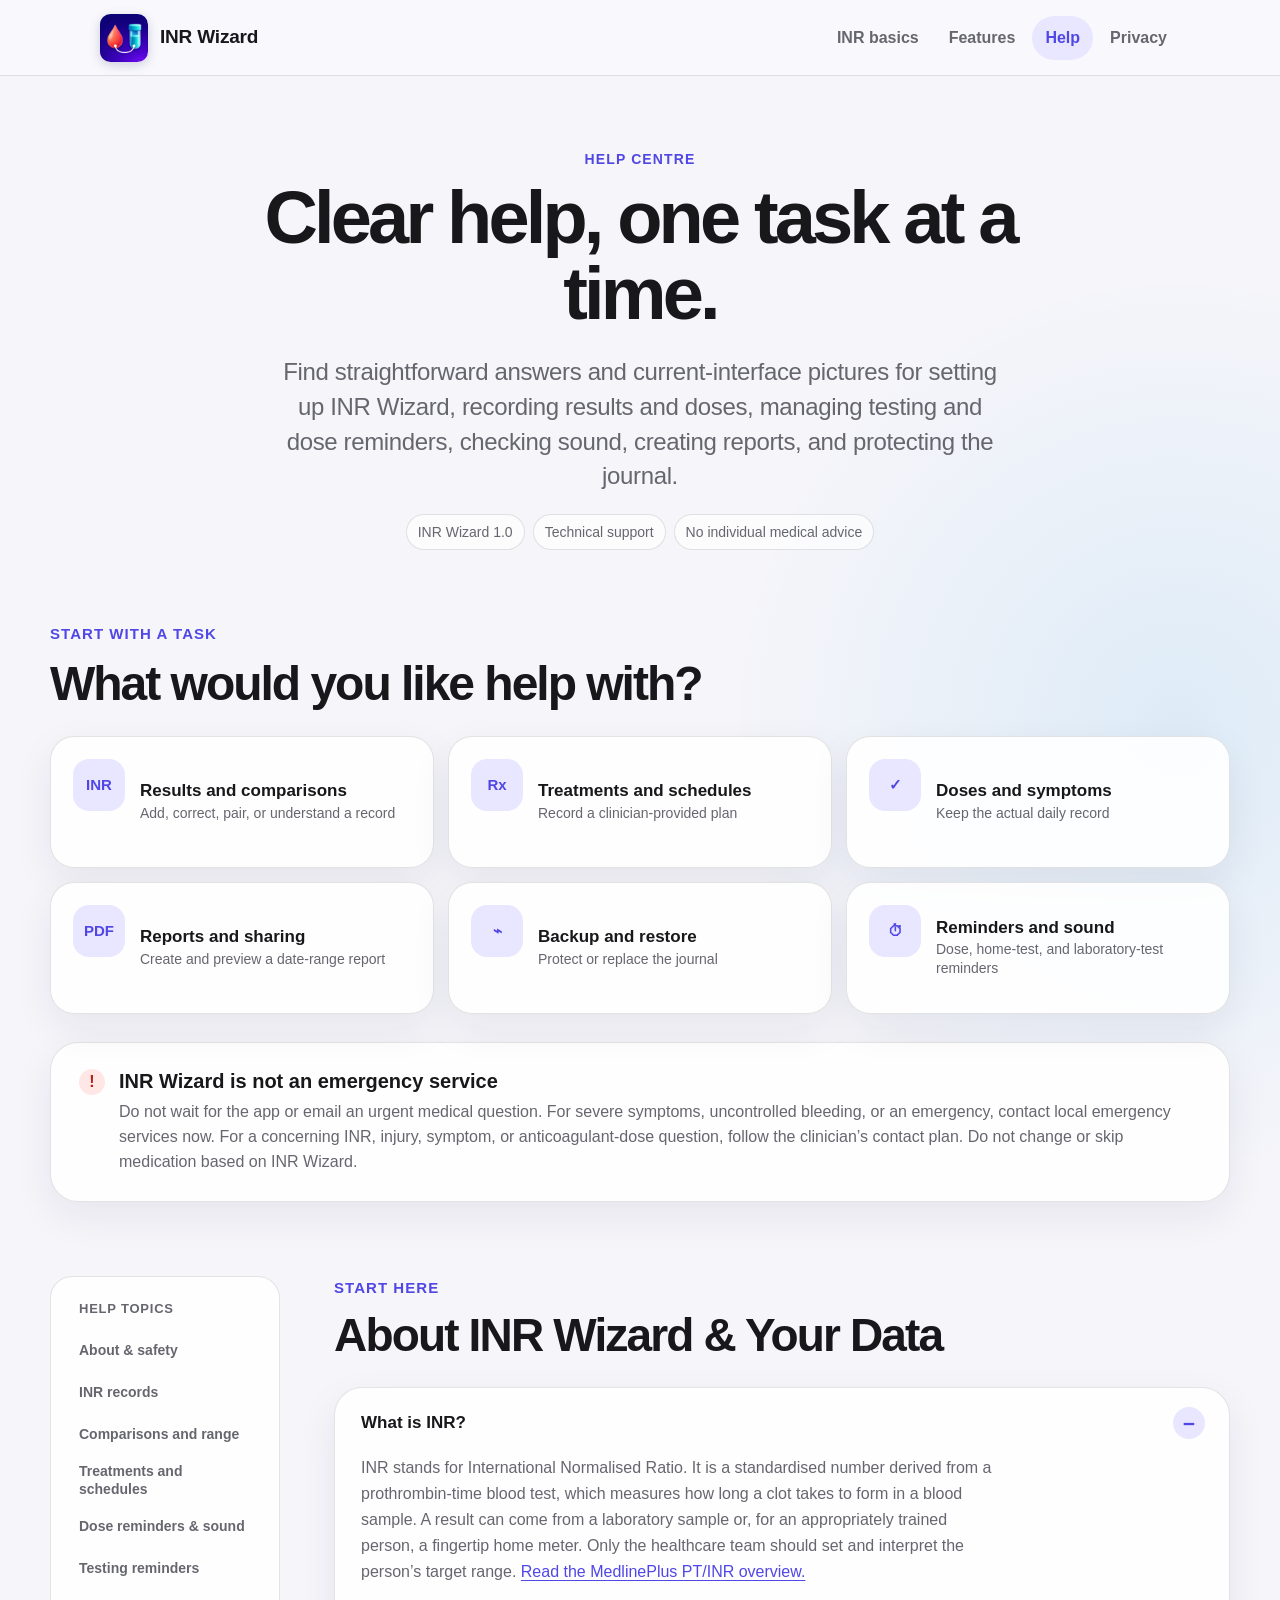
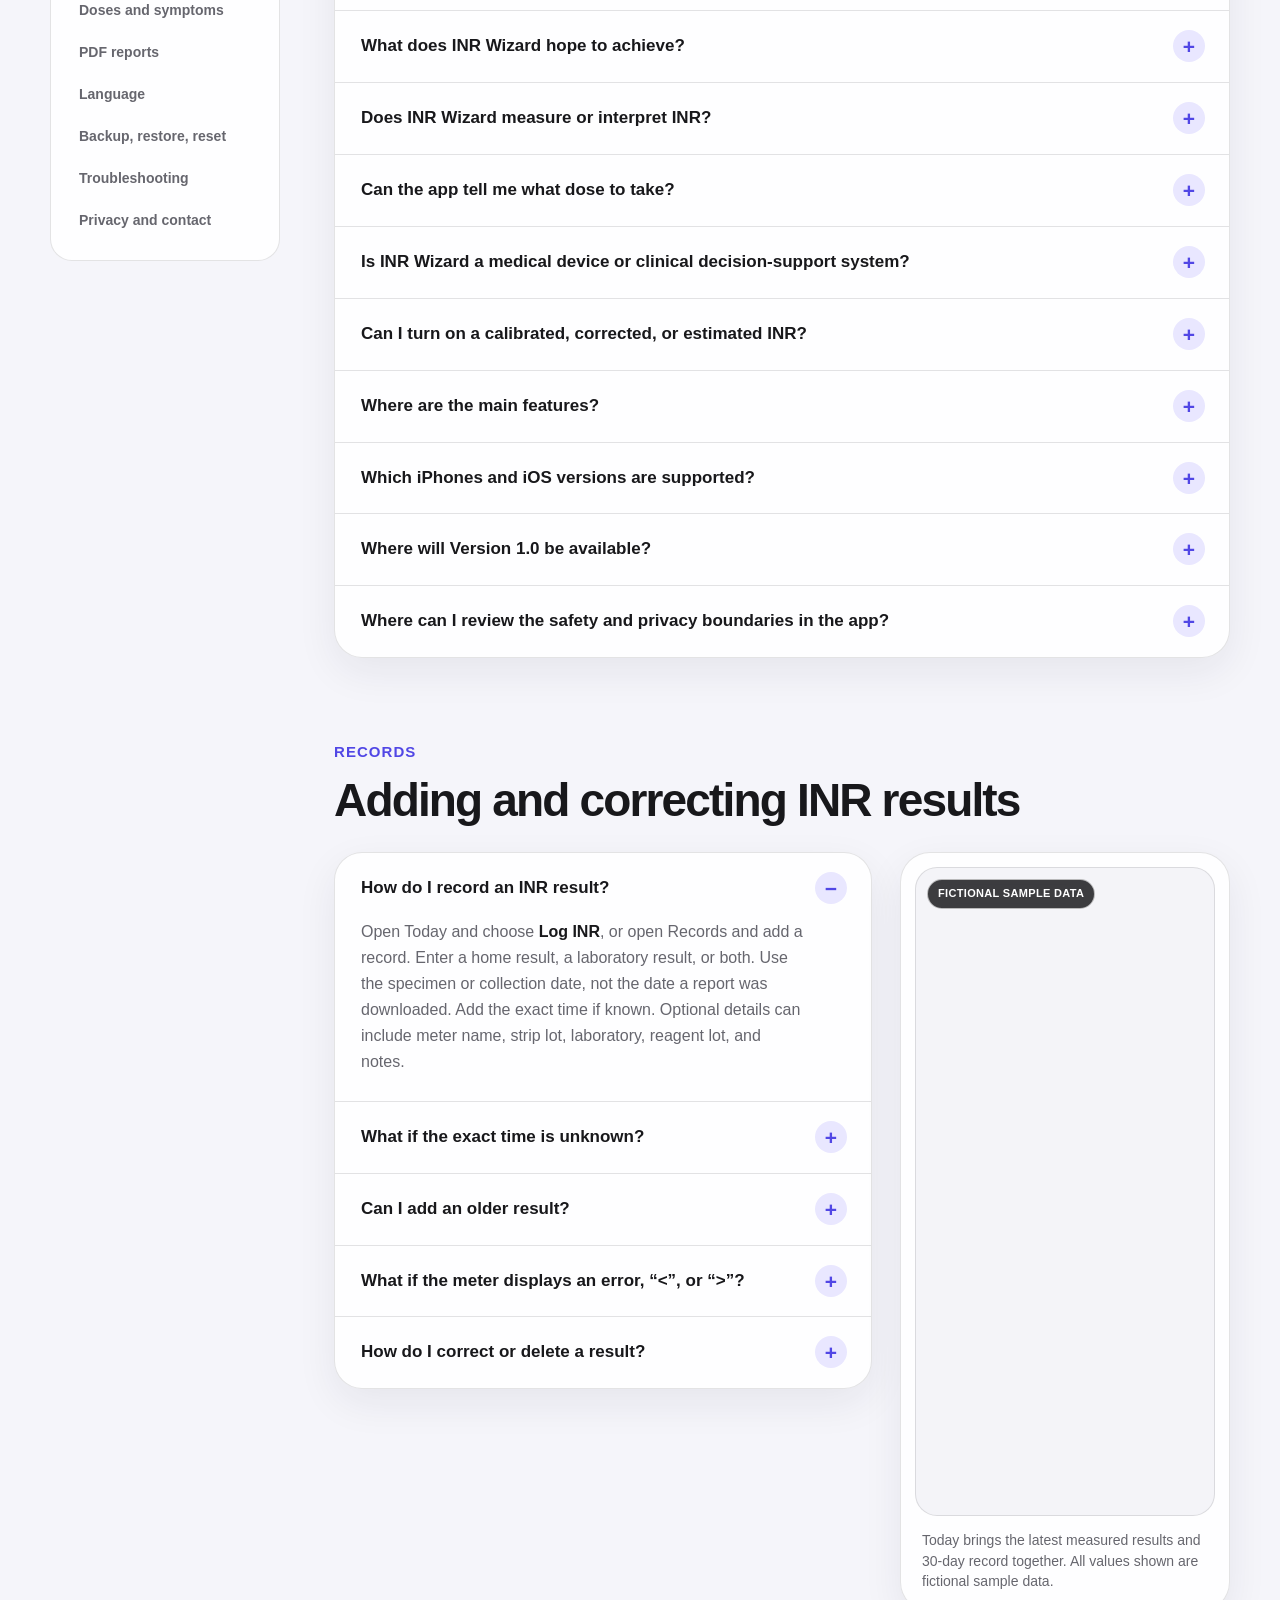
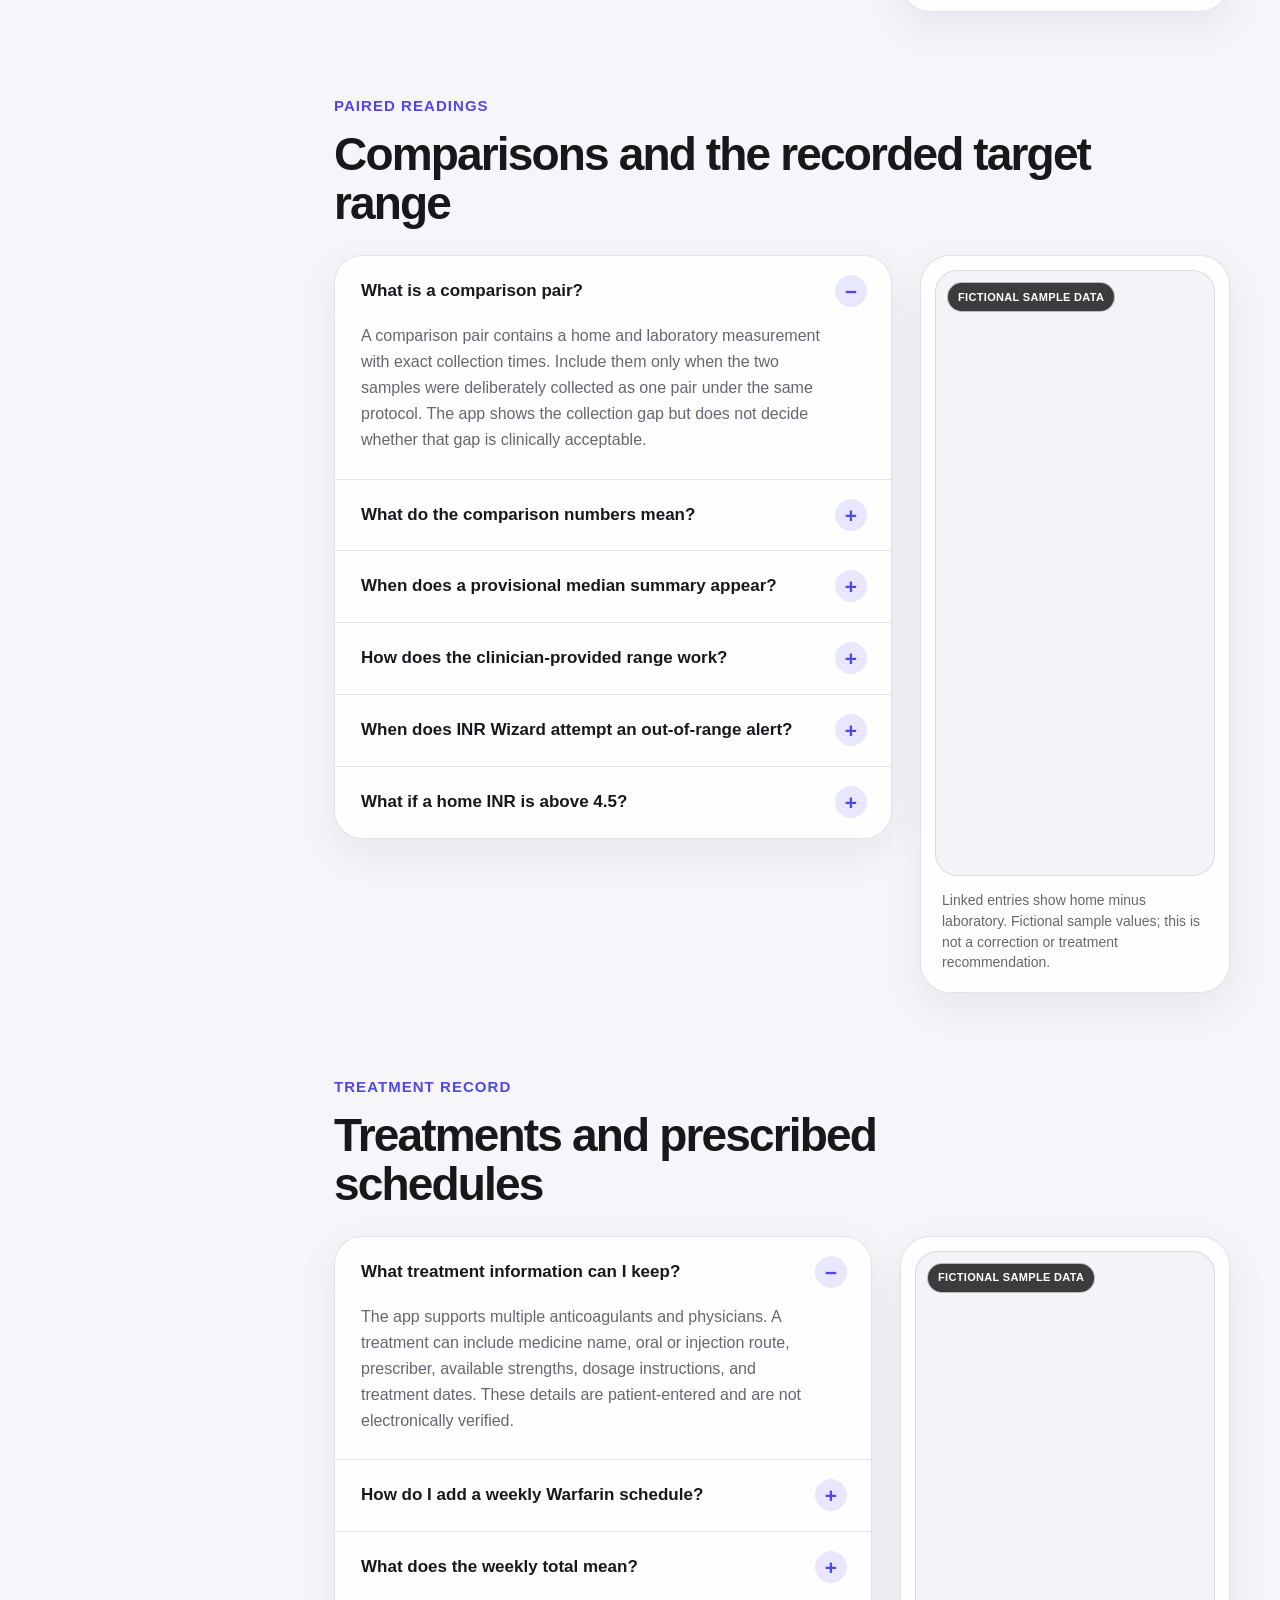
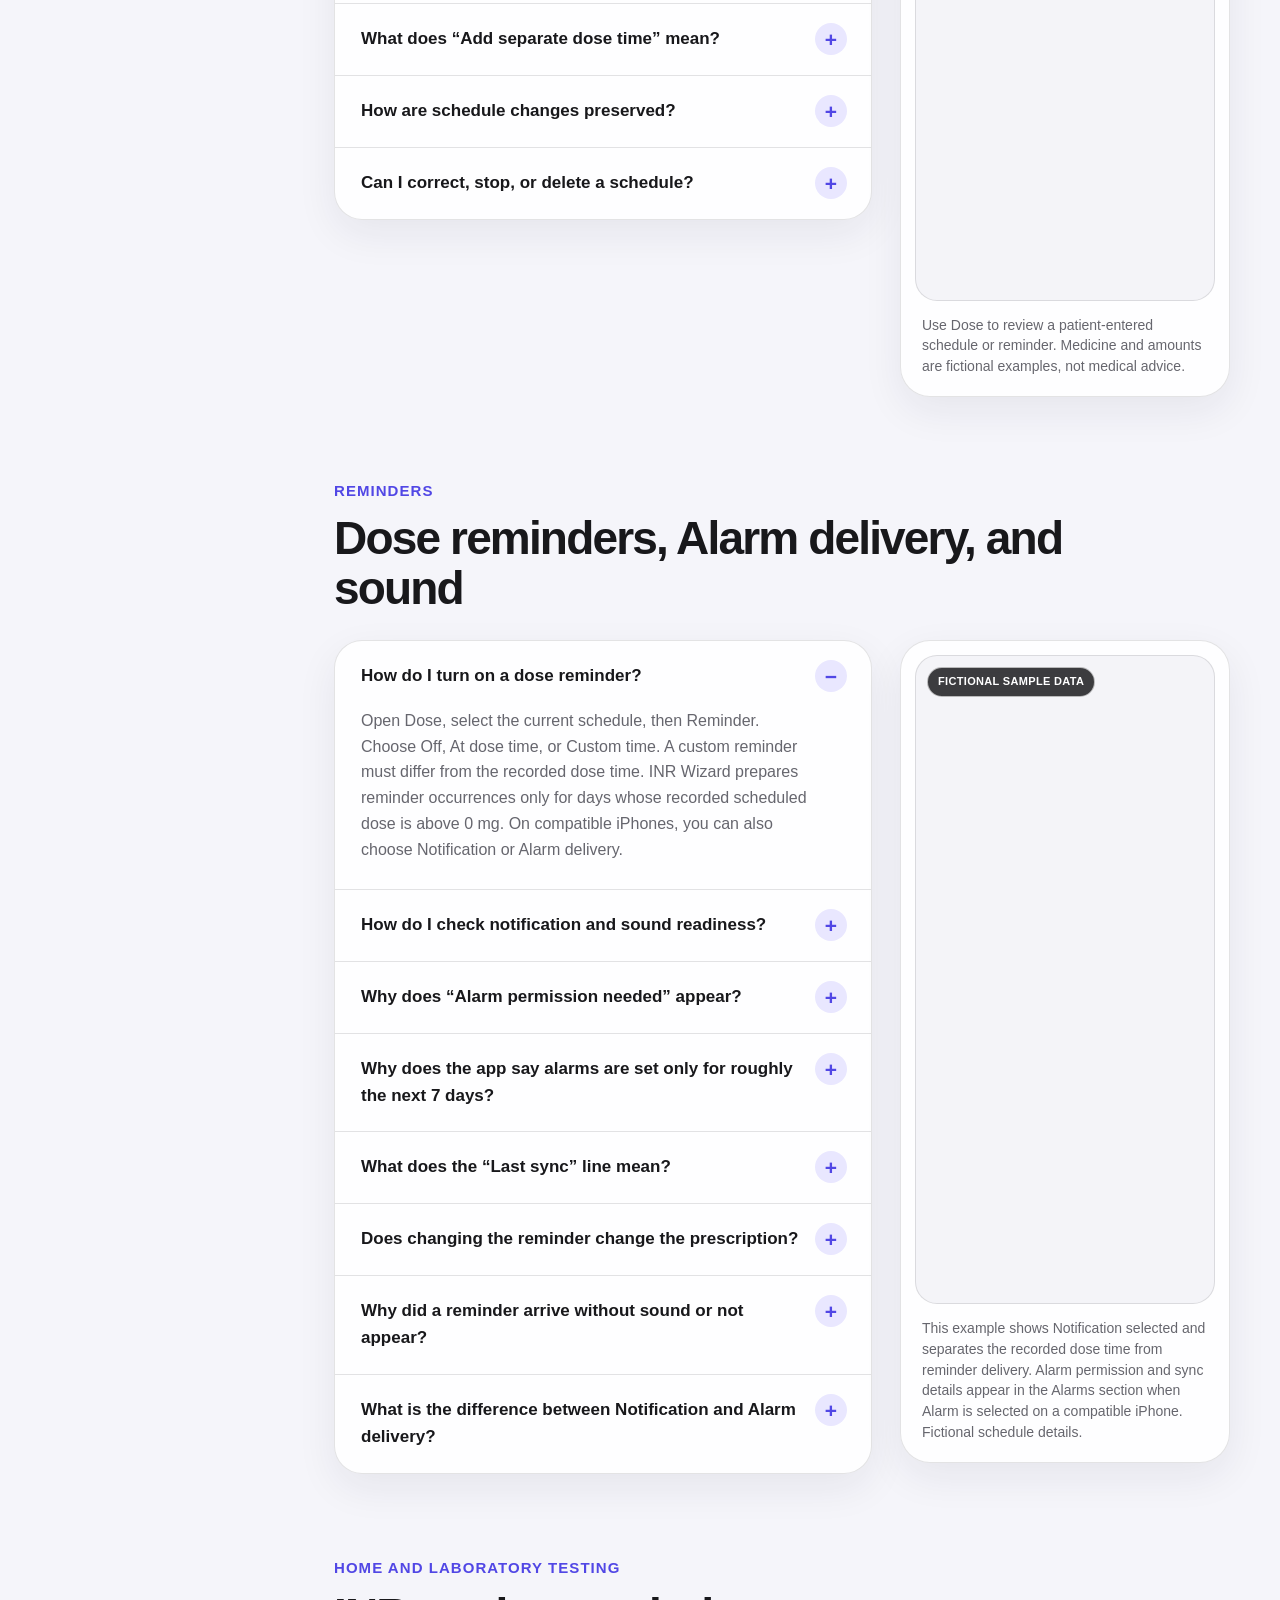
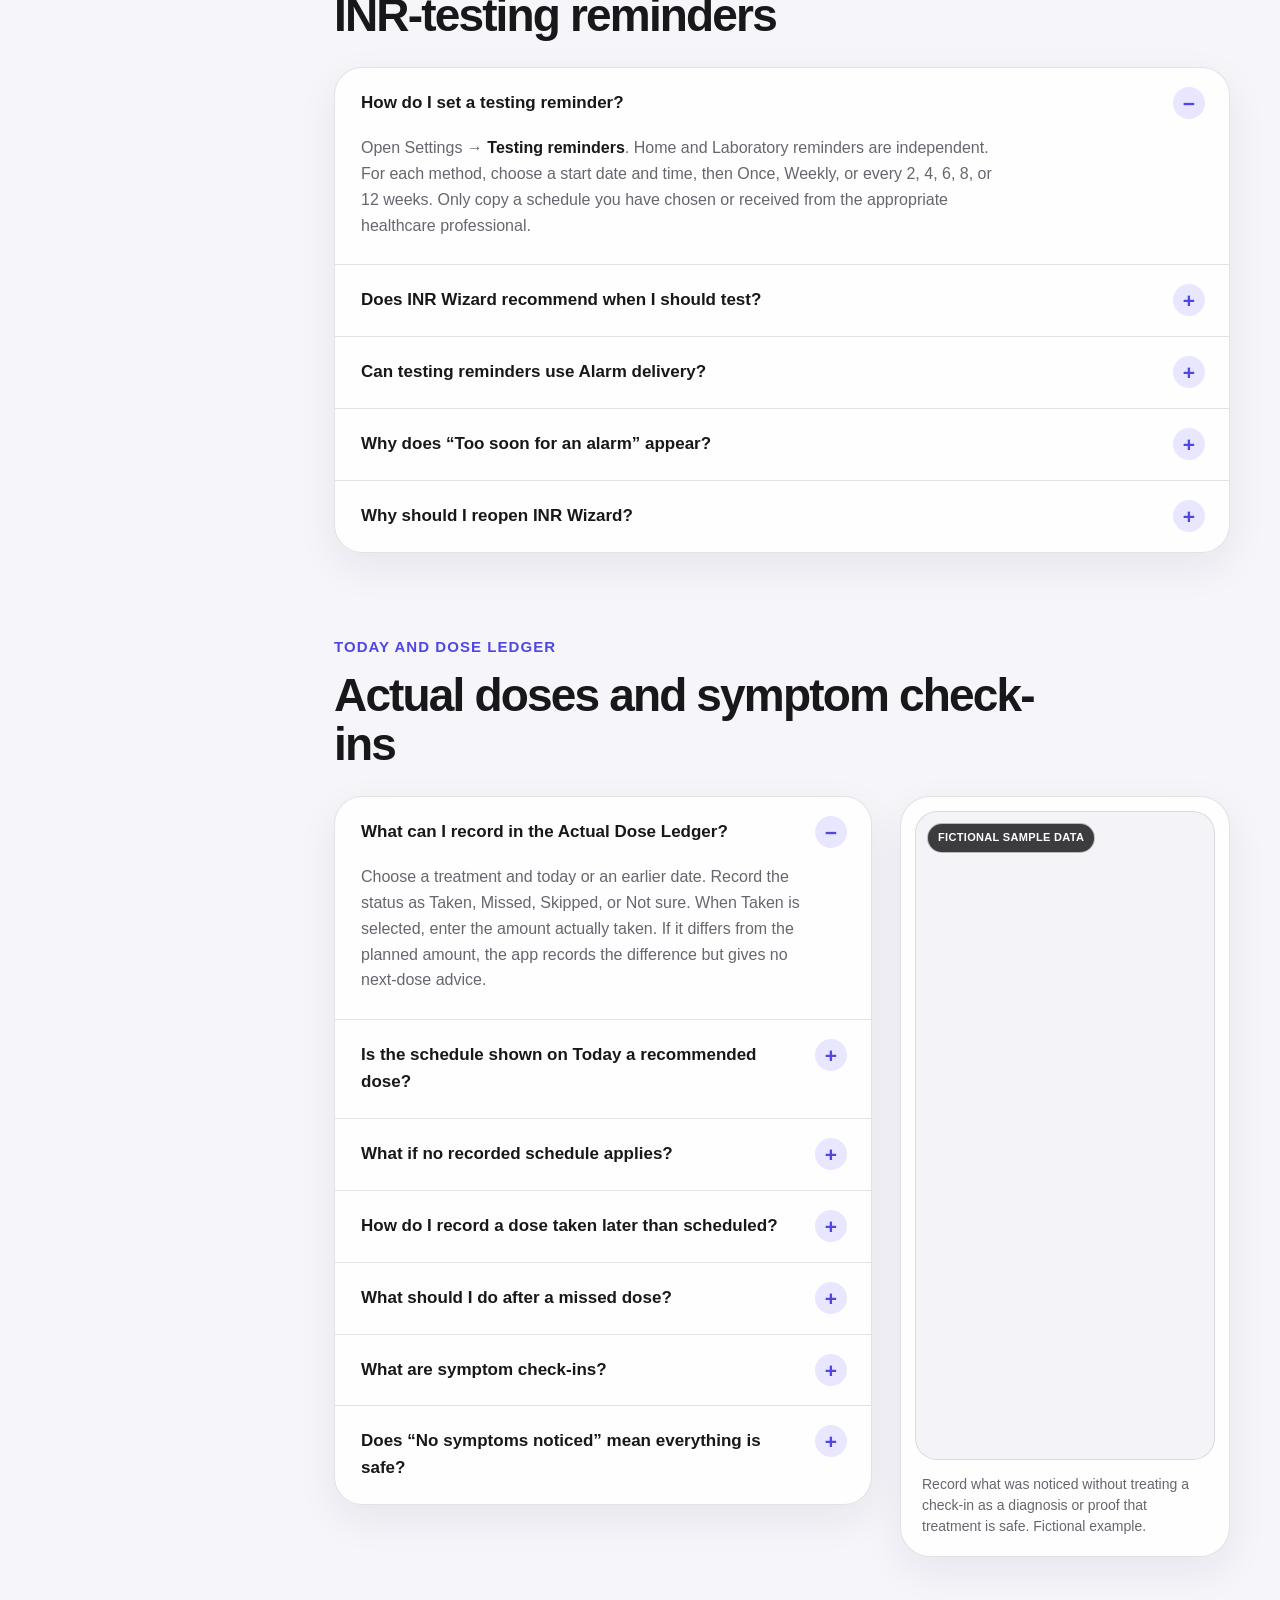
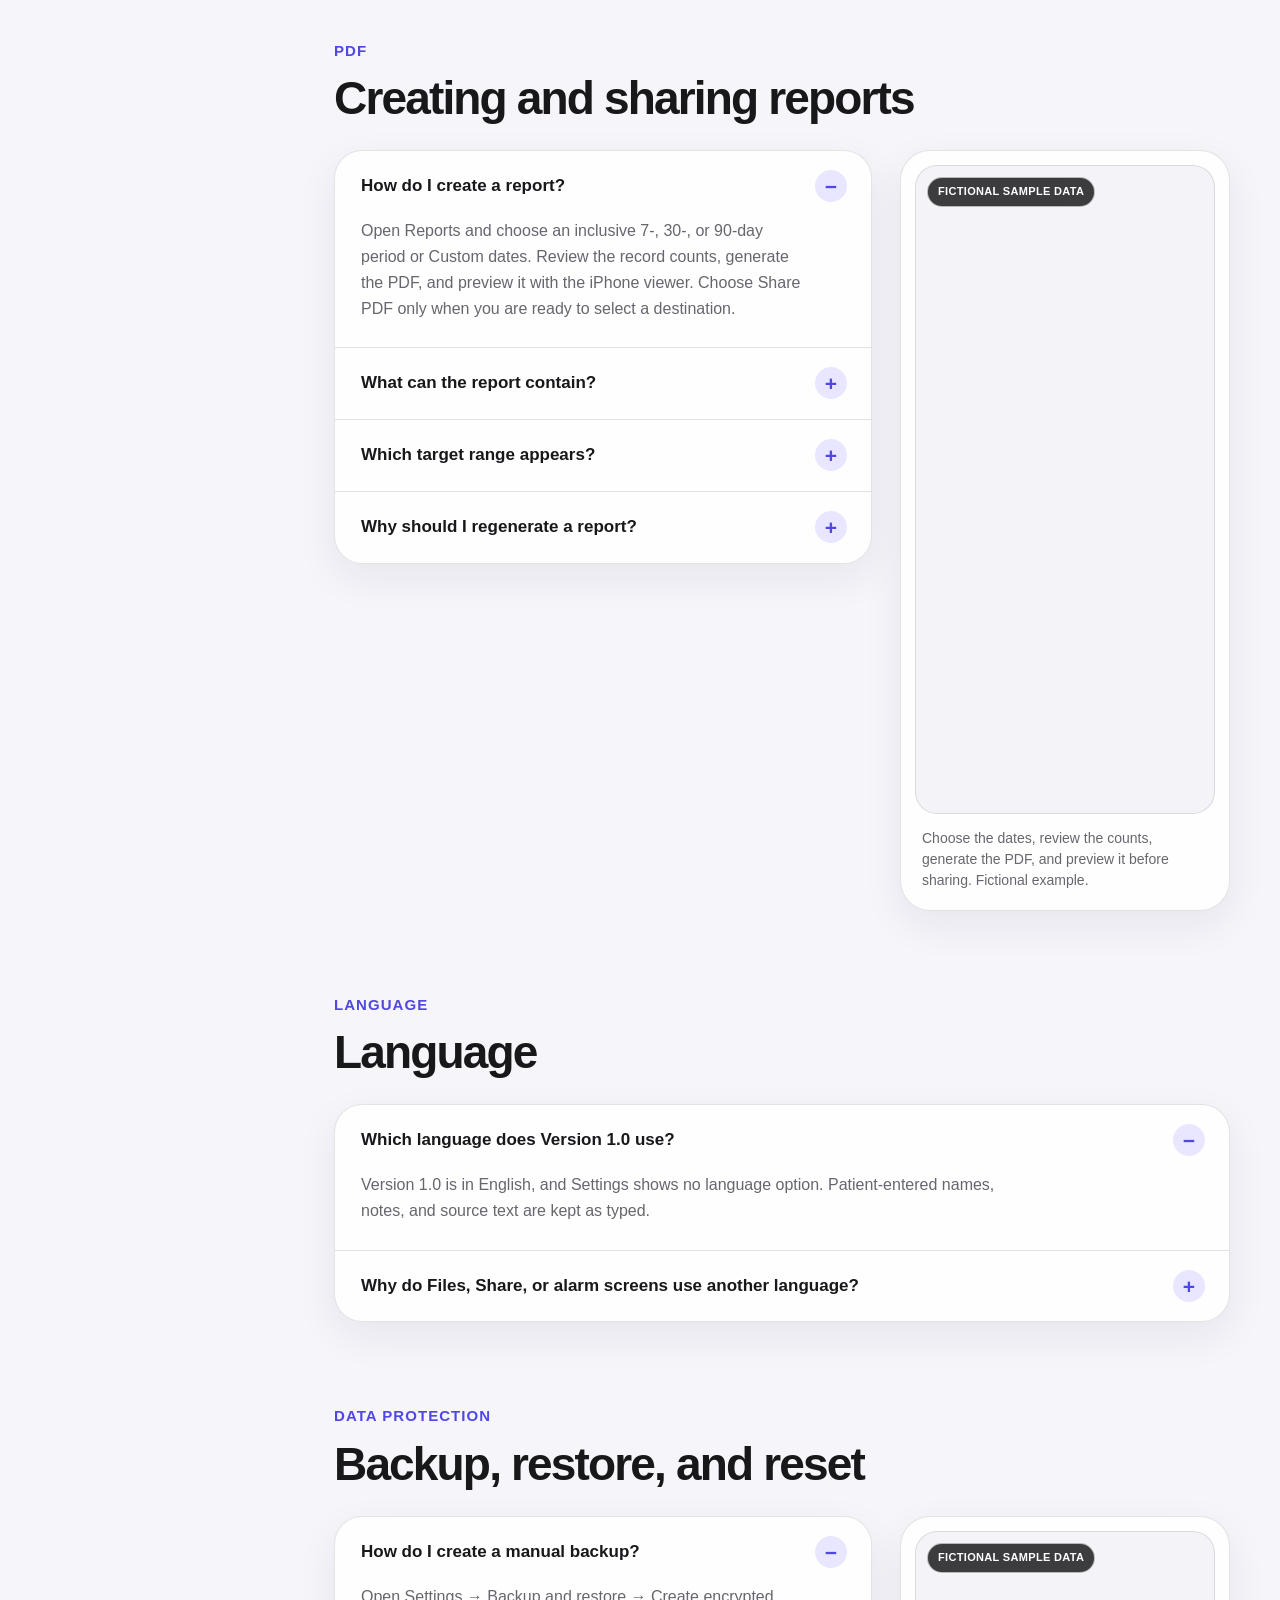
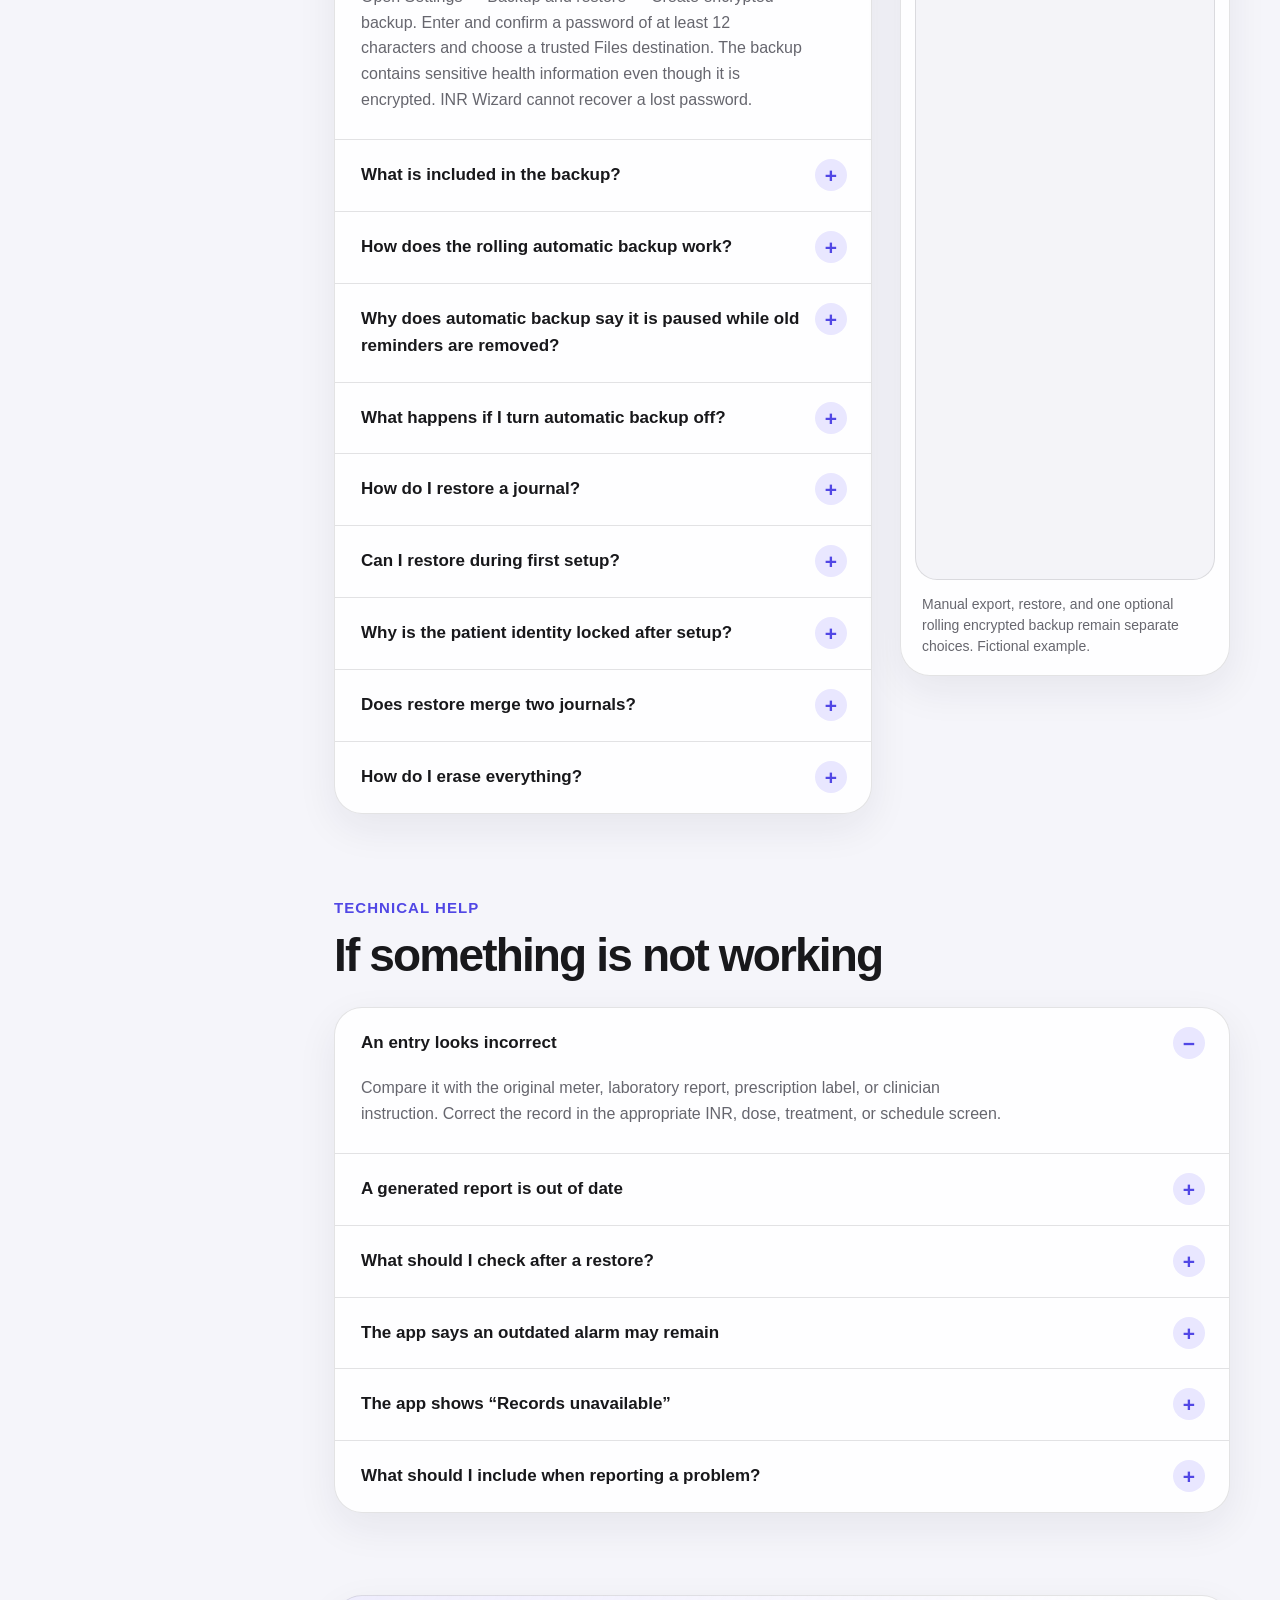
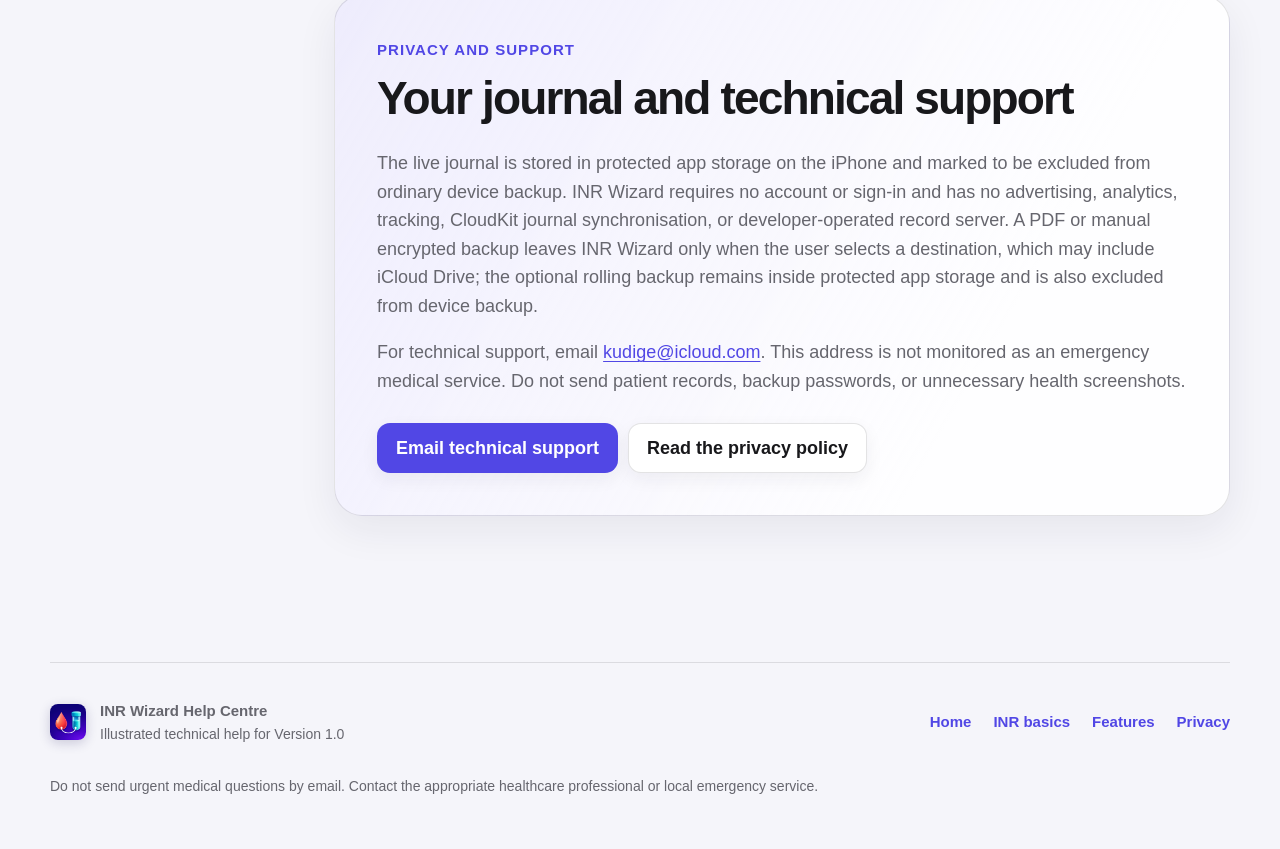
==== commit 4f72bd73: "Refresh site for App Store launch" ====
--- a/help/index.html
+++ b/help/index.html
@@ -7,7 +7,7 @@
     <meta name="robots" content="noindex">
     <link rel="canonical" href="https://www.inrwizard.com/support/">
     <link rel="icon" href="/assets/app-icon.png" type="image/png">
-    <link rel="stylesheet" href="/assets/styles.css?v=4">
+    <link rel="stylesheet" href="/assets/styles.css?v=5">
     <title>Help Centre · INR Wizard</title>
   </head>
   <body>
--- a/assets/styles.css
+++ b/assets/styles.css
@@ -688,6 +688,49 @@
   bottom: 54px;
 }
 
+.store-placeholder {
+  display: grid;
+  grid-template-columns: auto minmax(0, 1fr);
+  align-items: center;
+  gap: 3px 14px;
+  max-width: 600px;
+  margin-top: 26px;
+  padding: 17px 19px;
+  border: 1px solid rgba(81, 71, 229, 0.26);
+  border-radius: 20px;
+  background: linear-gradient(125deg, var(--accent-soft), rgba(228, 241, 255, 0.78));
+  box-shadow: 0 14px 36px rgba(45, 38, 124, 0.1);
+}
+
+.store-label {
+  grid-row: 1 / 3;
+  display: grid;
+  min-width: 78px;
+  min-height: 52px;
+  place-items: center;
+  padding: 8px;
+  border-radius: 14px;
+  background: var(--text);
+  color: var(--background);
+  font-size: 13px;
+  font-weight: 760;
+  letter-spacing: 0.03em;
+}
+
+.store-placeholder strong {
+  align-self: end;
+  font-size: 25px;
+  line-height: 1.1;
+  letter-spacing: -0.025em;
+}
+
+.store-details {
+  align-self: start;
+  color: var(--secondary);
+  font-size: 14px;
+  line-height: 1.4;
+}
+
 .trust-strip {
   display: grid;
   grid-template-columns: repeat(3, 1fr);
@@ -764,6 +807,56 @@
 .centred-heading > p:last-child {
   margin: 22px 0 0;
   font-size: 20px;
+}
+
+.screenshot-gallery {
+  display: grid;
+  grid-template-columns: repeat(5, minmax(0, 1fr));
+  gap: 16px;
+}
+
+.screenshot-gallery figure {
+  min-width: 0;
+  margin: 0;
+  padding: 10px;
+  overflow: hidden;
+  border: 1px solid var(--separator);
+  border-radius: 27px;
+  background: var(--surface);
+  box-shadow: var(--shadow);
+}
+
+.screenshot-gallery a {
+  display: block;
+  overflow: hidden;
+  border-radius: 19px;
+  line-height: 0;
+}
+
+.screenshot-gallery img {
+  display: block;
+  width: 100%;
+  height: auto;
+  border: 1px solid var(--separator);
+  border-radius: 19px;
+  background: #f4f4f8;
+}
+
+.screenshot-gallery figcaption {
+  display: flex;
+  flex-direction: column;
+  gap: 3px;
+  padding: 13px 5px 5px;
+  line-height: 1.35;
+}
+
+.screenshot-gallery figcaption strong {
+  font-size: 16px;
+}
+
+.screenshot-gallery figcaption span {
+  color: var(--secondary);
+  font-size: 13px;
 }
 
 .centred-heading {
@@ -1036,6 +1129,35 @@
   max-width: 920px;
   margin-right: auto;
   margin-left: auto;
+}
+
+.release-section {
+  display: grid;
+  grid-template-columns: 112px minmax(0, 1fr);
+  align-items: center;
+  gap: 34px;
+  padding: 52px 56px;
+  border: 1px solid rgba(81, 71, 229, 0.22);
+  border-radius: 36px;
+  background: linear-gradient(135deg, rgba(233, 231, 255, 0.86), rgba(228, 241, 255, 0.7));
+  box-shadow: var(--shadow);
+}
+
+.release-section > img {
+  width: 112px;
+  height: 112px;
+  border-radius: 24px;
+  box-shadow: 0 16px 38px rgba(50, 39, 143, 0.2);
+}
+
+.release-section h2 {
+  font-size: clamp(40px, 5vw, 58px);
+}
+
+.release-section p:not(.section-kicker) {
+  max-width: 760px;
+  margin: 14px 0 0;
+  color: var(--secondary);
 }
 
 .faq-list {
@@ -1182,7 +1304,7 @@
   .marketing-hero {
     display: flex;
     min-height: 0;
-    flex-direction: column-reverse;
+    flex-direction: column;
     align-items: flex-start;
     gap: 36px;
   }
@@ -1218,6 +1340,20 @@
 
   .split-section {
     grid-template-columns: 1fr;
+  }
+
+  .screenshot-gallery {
+    grid-template-columns: repeat(5, minmax(190px, 230px));
+    margin-right: calc(50% - 50vw);
+    margin-left: calc(50% - 50vw);
+    padding: 4px max(24px, calc((100vw - 720px) / 2)) 20px;
+    overflow-x: auto;
+    scroll-padding-inline: 24px;
+    scroll-snap-type: x proximity;
+  }
+
+  .screenshot-gallery figure {
+    scroll-snap-align: start;
   }
 
   .purpose-section,
@@ -1289,6 +1425,21 @@
     width: 100%;
   }
 
+  .store-placeholder {
+    width: 100%;
+  }
+
+  .release-section {
+    grid-template-columns: 1fr;
+    padding: 38px 24px;
+  }
+
+  .release-section > img {
+    width: 88px;
+    height: 88px;
+    border-radius: 20px;
+  }
+
   .section {
     margin-bottom: 88px;
   }
@@ -1364,6 +1515,11 @@
 
   .safety-section {
     background: #282342;
+  }
+
+  .store-placeholder,
+  .release-section {
+    background: linear-gradient(135deg, rgba(67, 60, 108, 0.58), rgba(28, 56, 78, 0.5));
   }
 }
 
@@ -1374,7 +1530,10 @@
   .faq-list,
   .people-section,
   .inr-explainer,
-  .trust-strip {
+  .trust-strip,
+  .store-placeholder,
+  .screenshot-gallery figure,
+  .release-section {
     border: 1px solid CanvasText;
   }
 
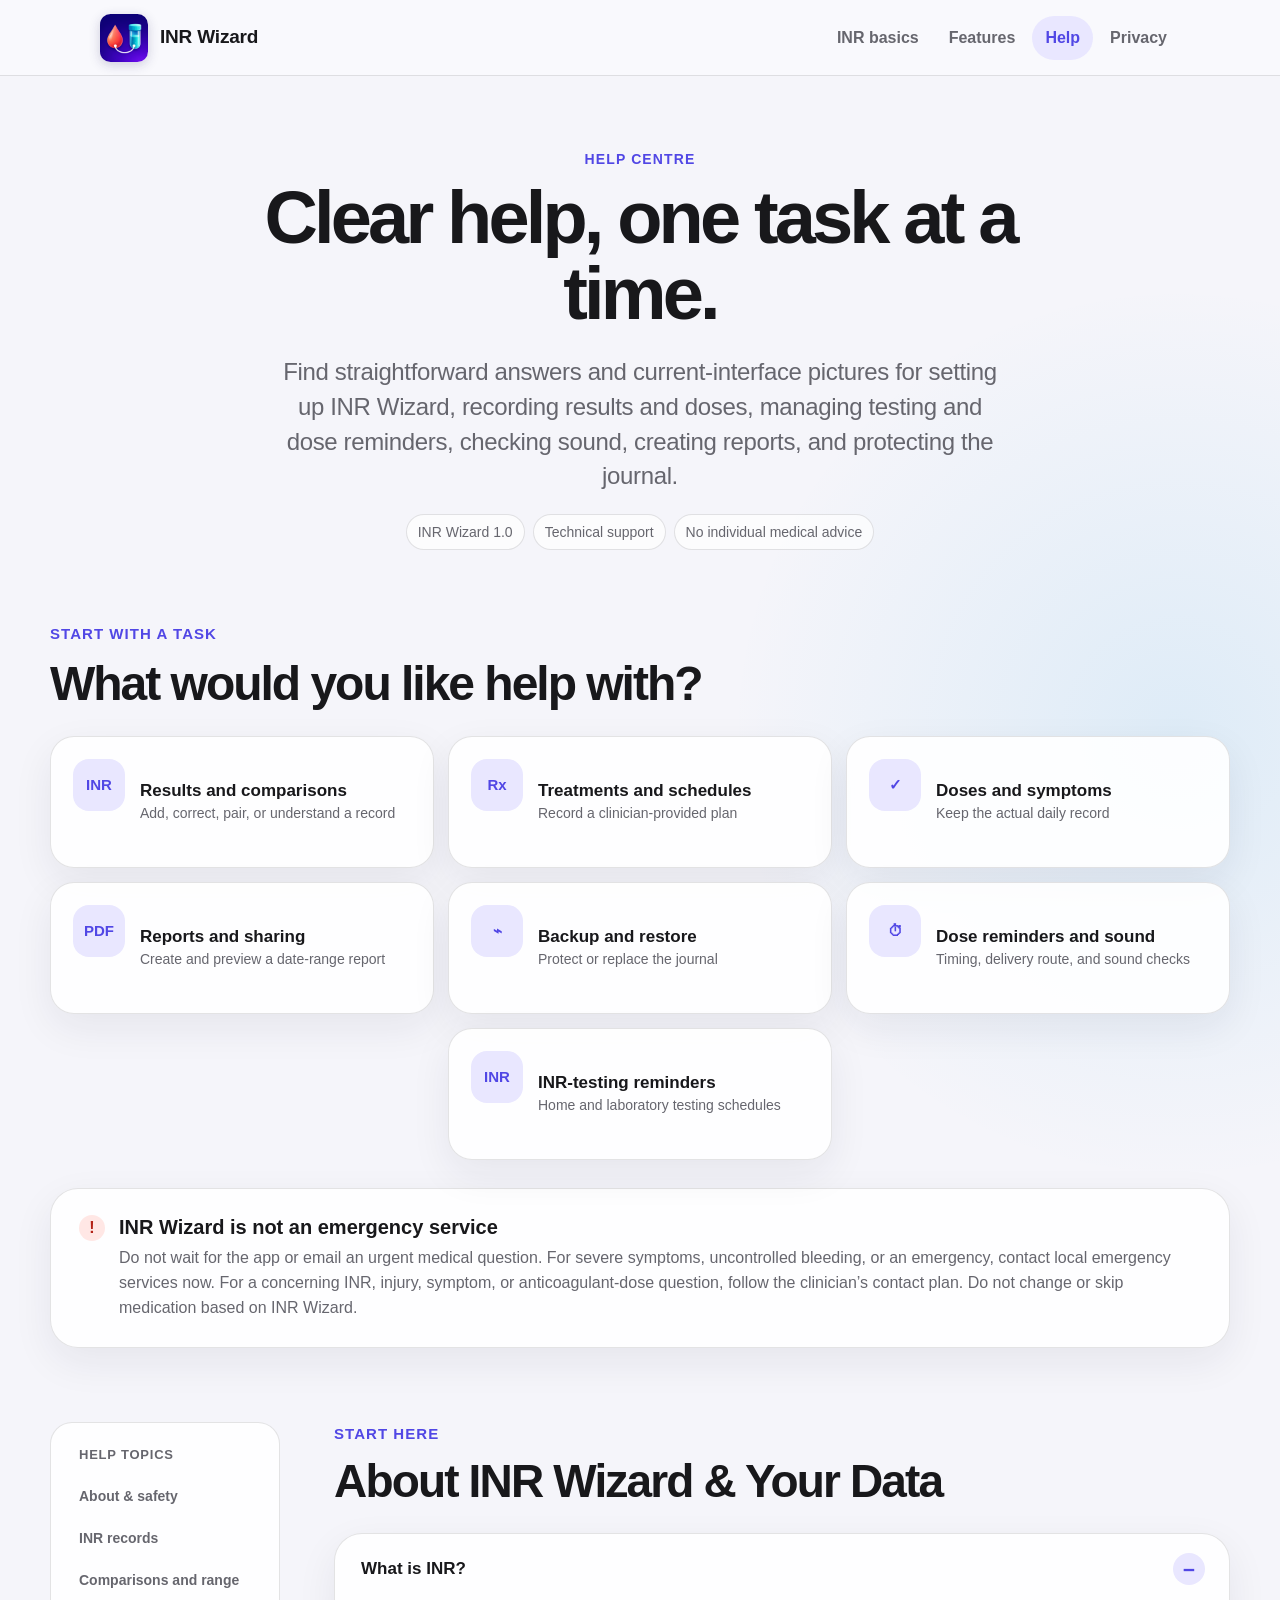
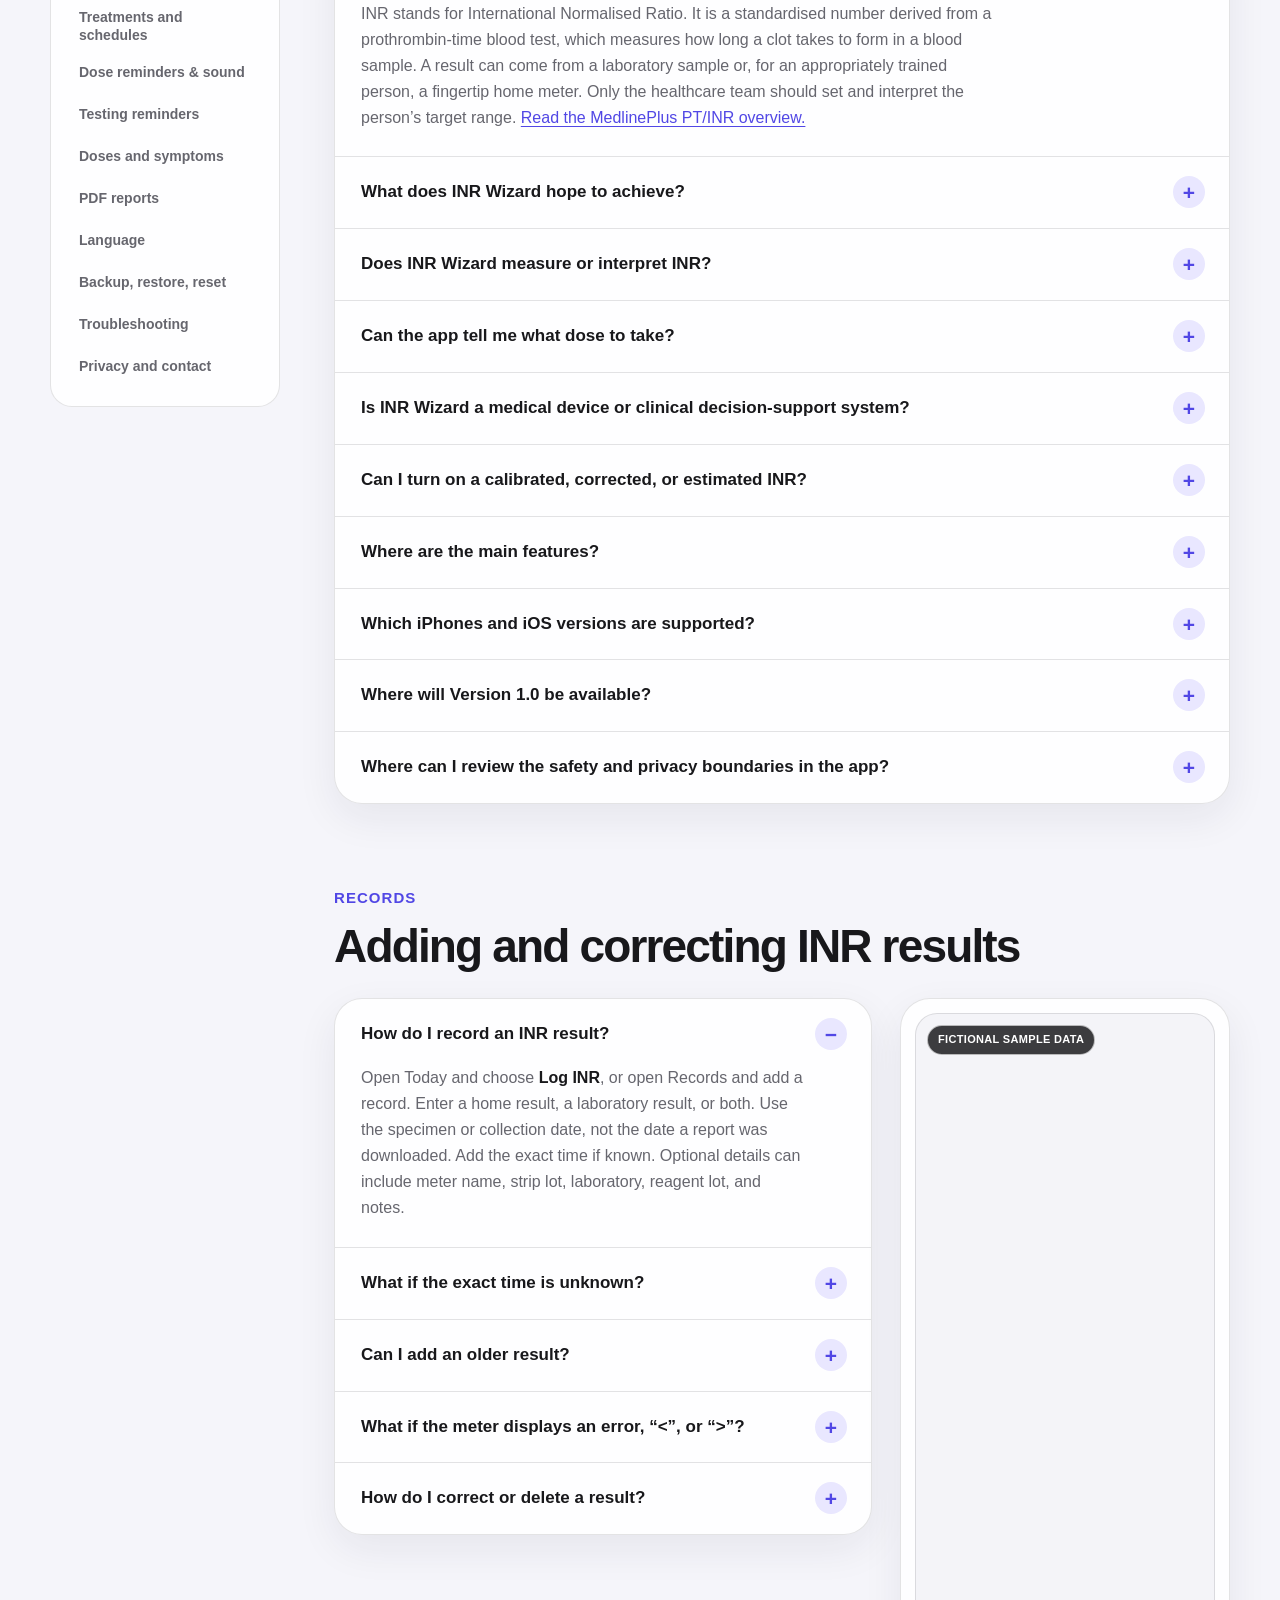
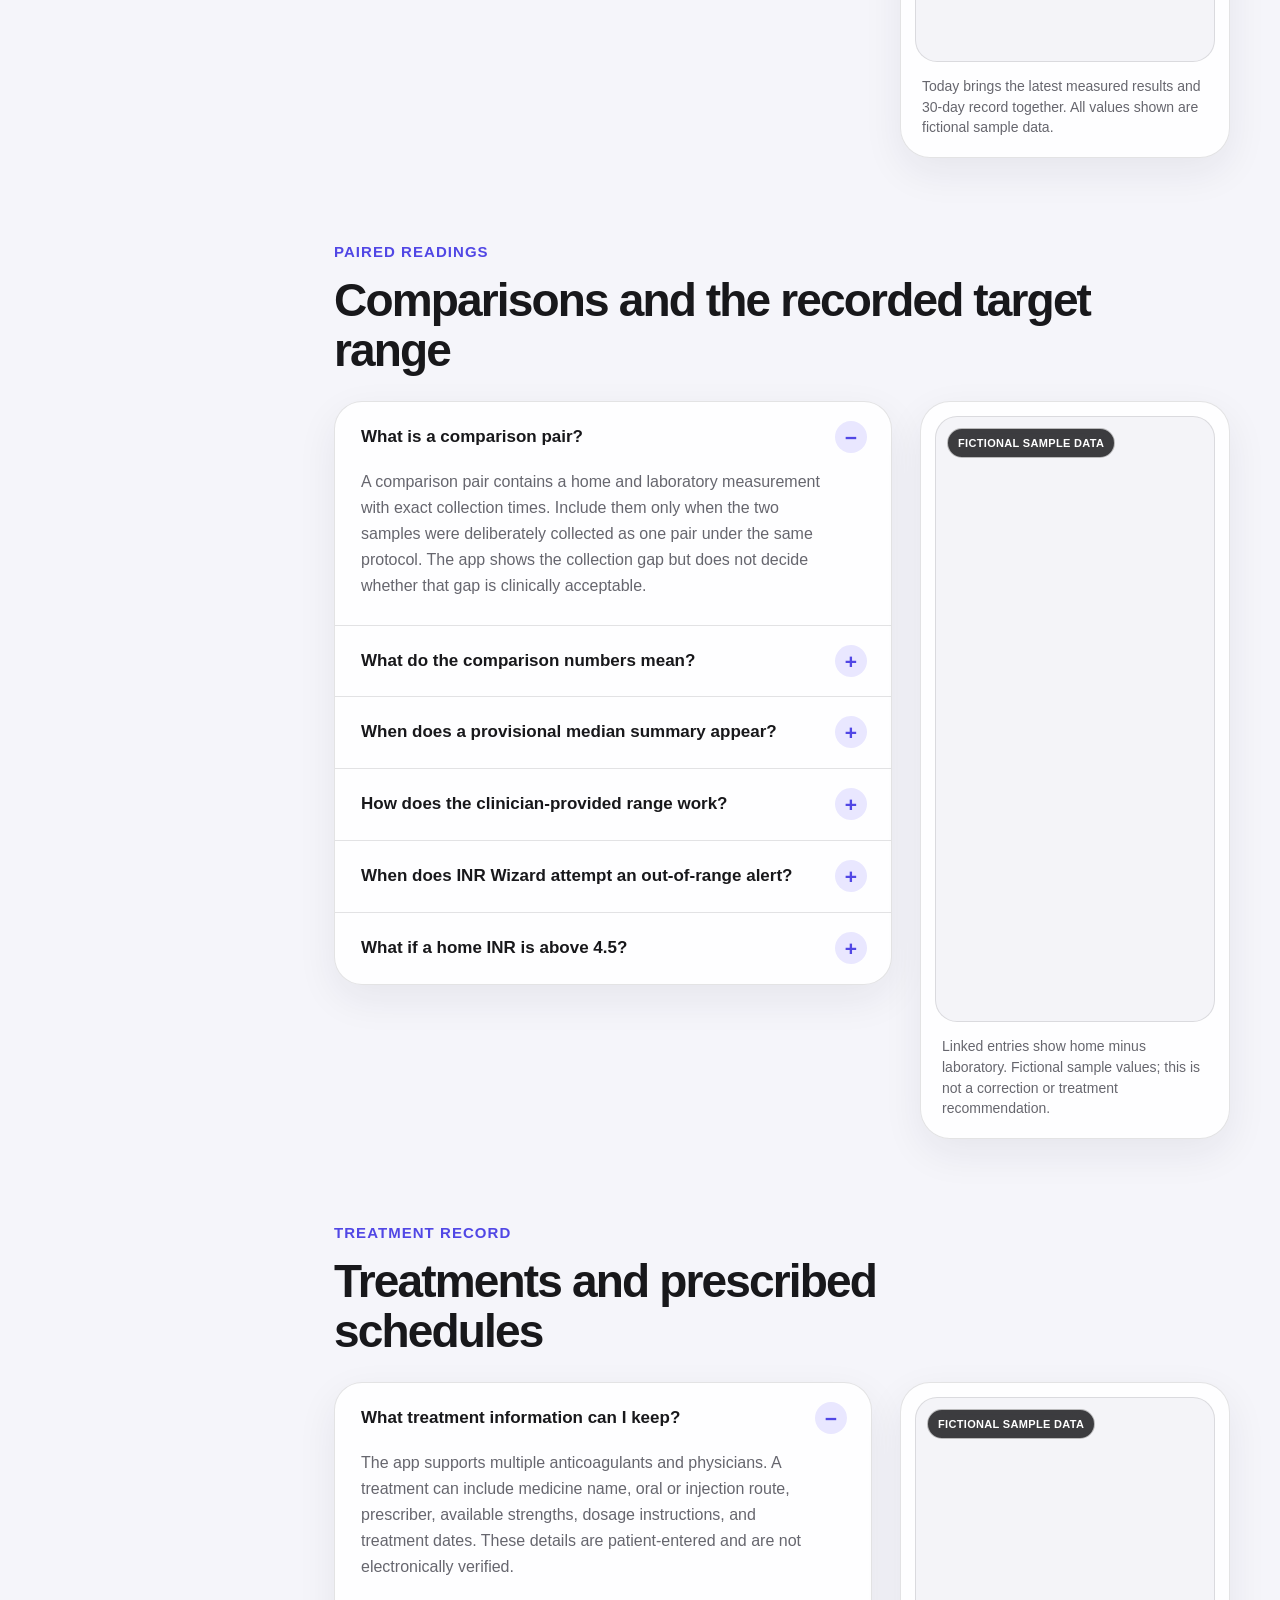
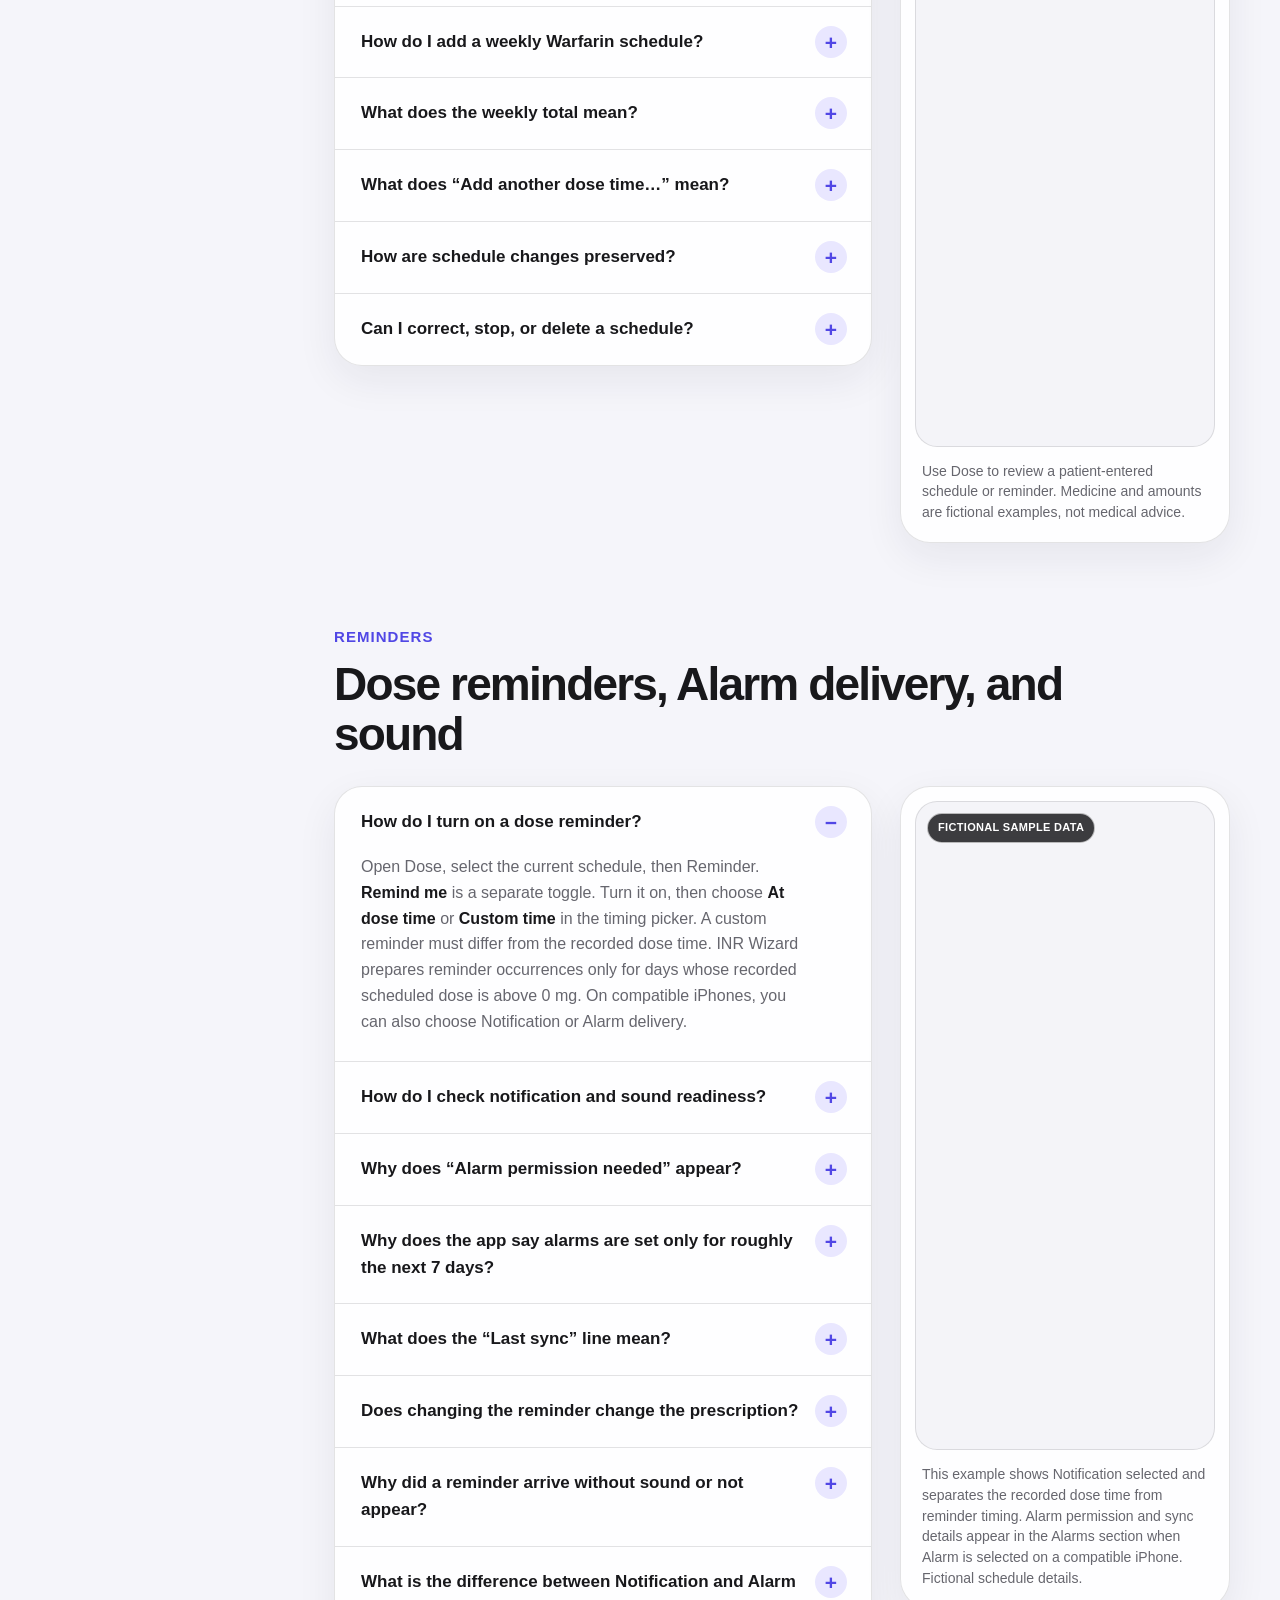
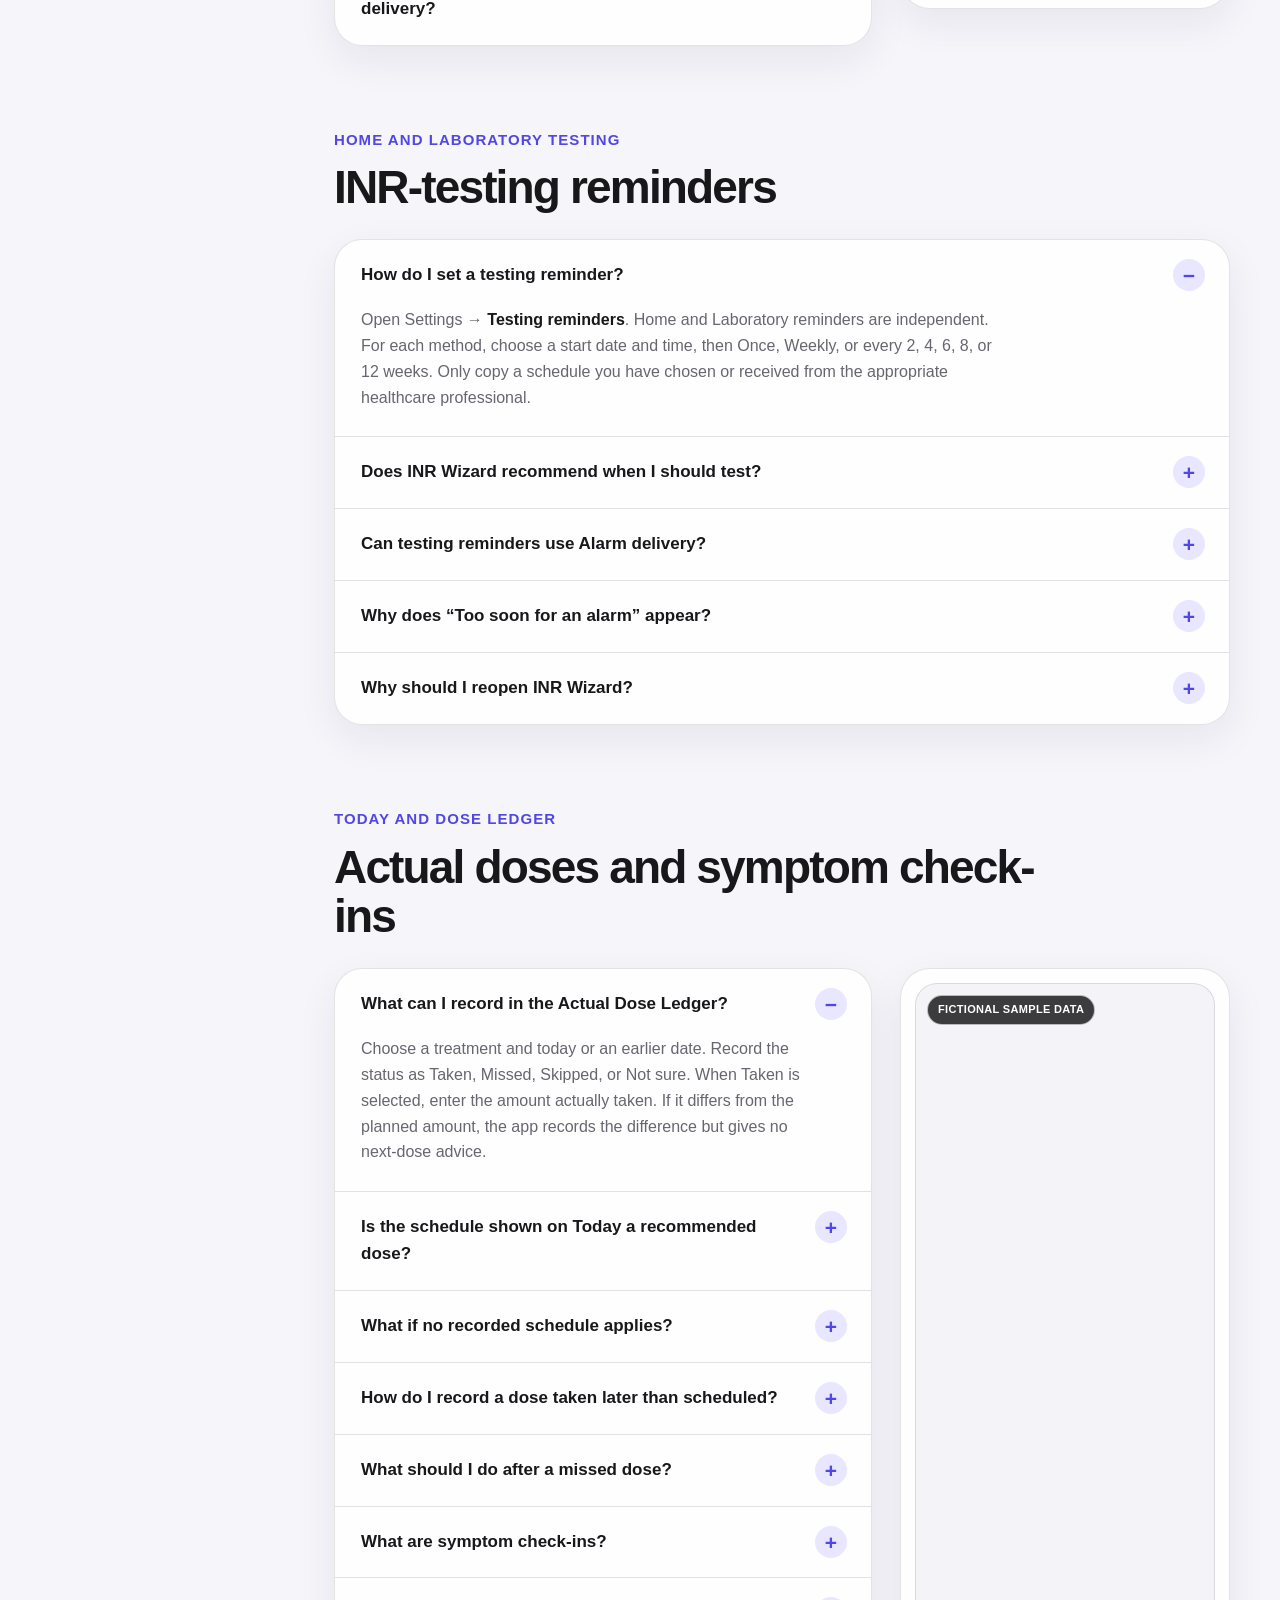
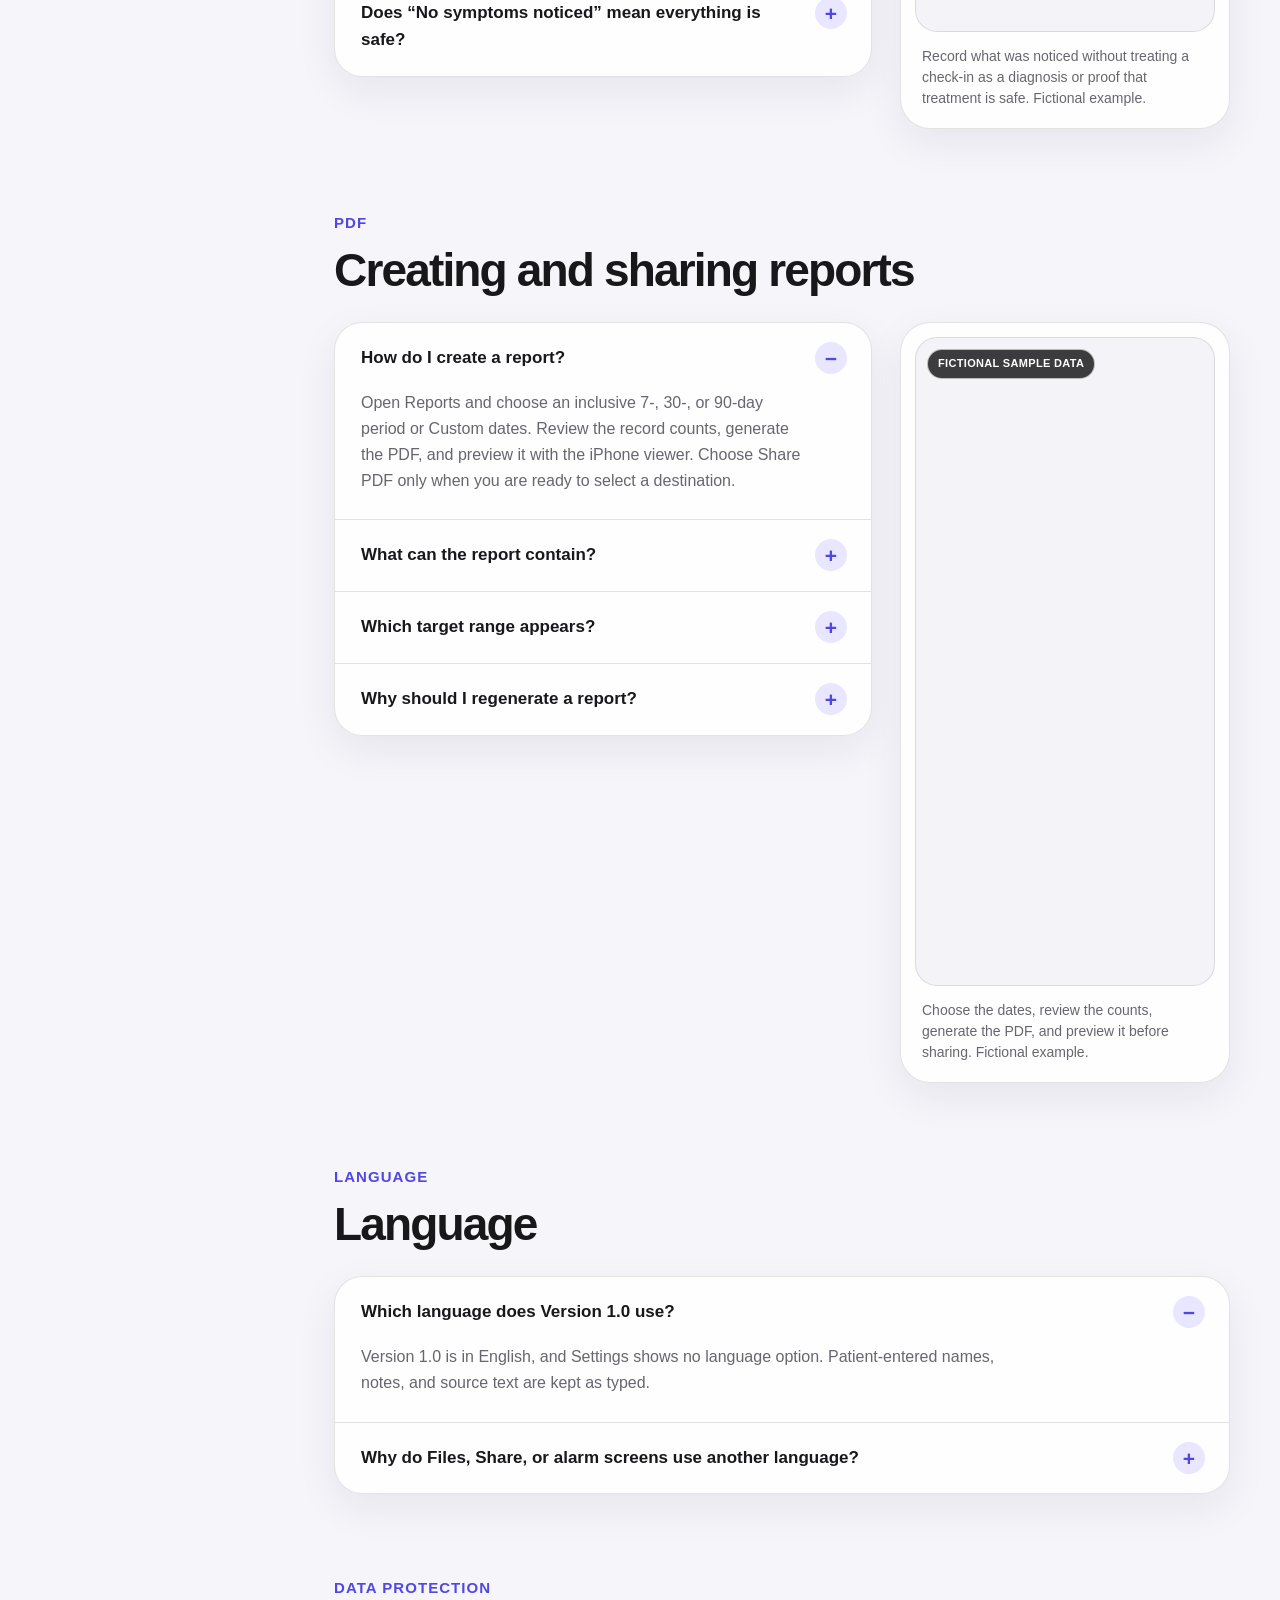
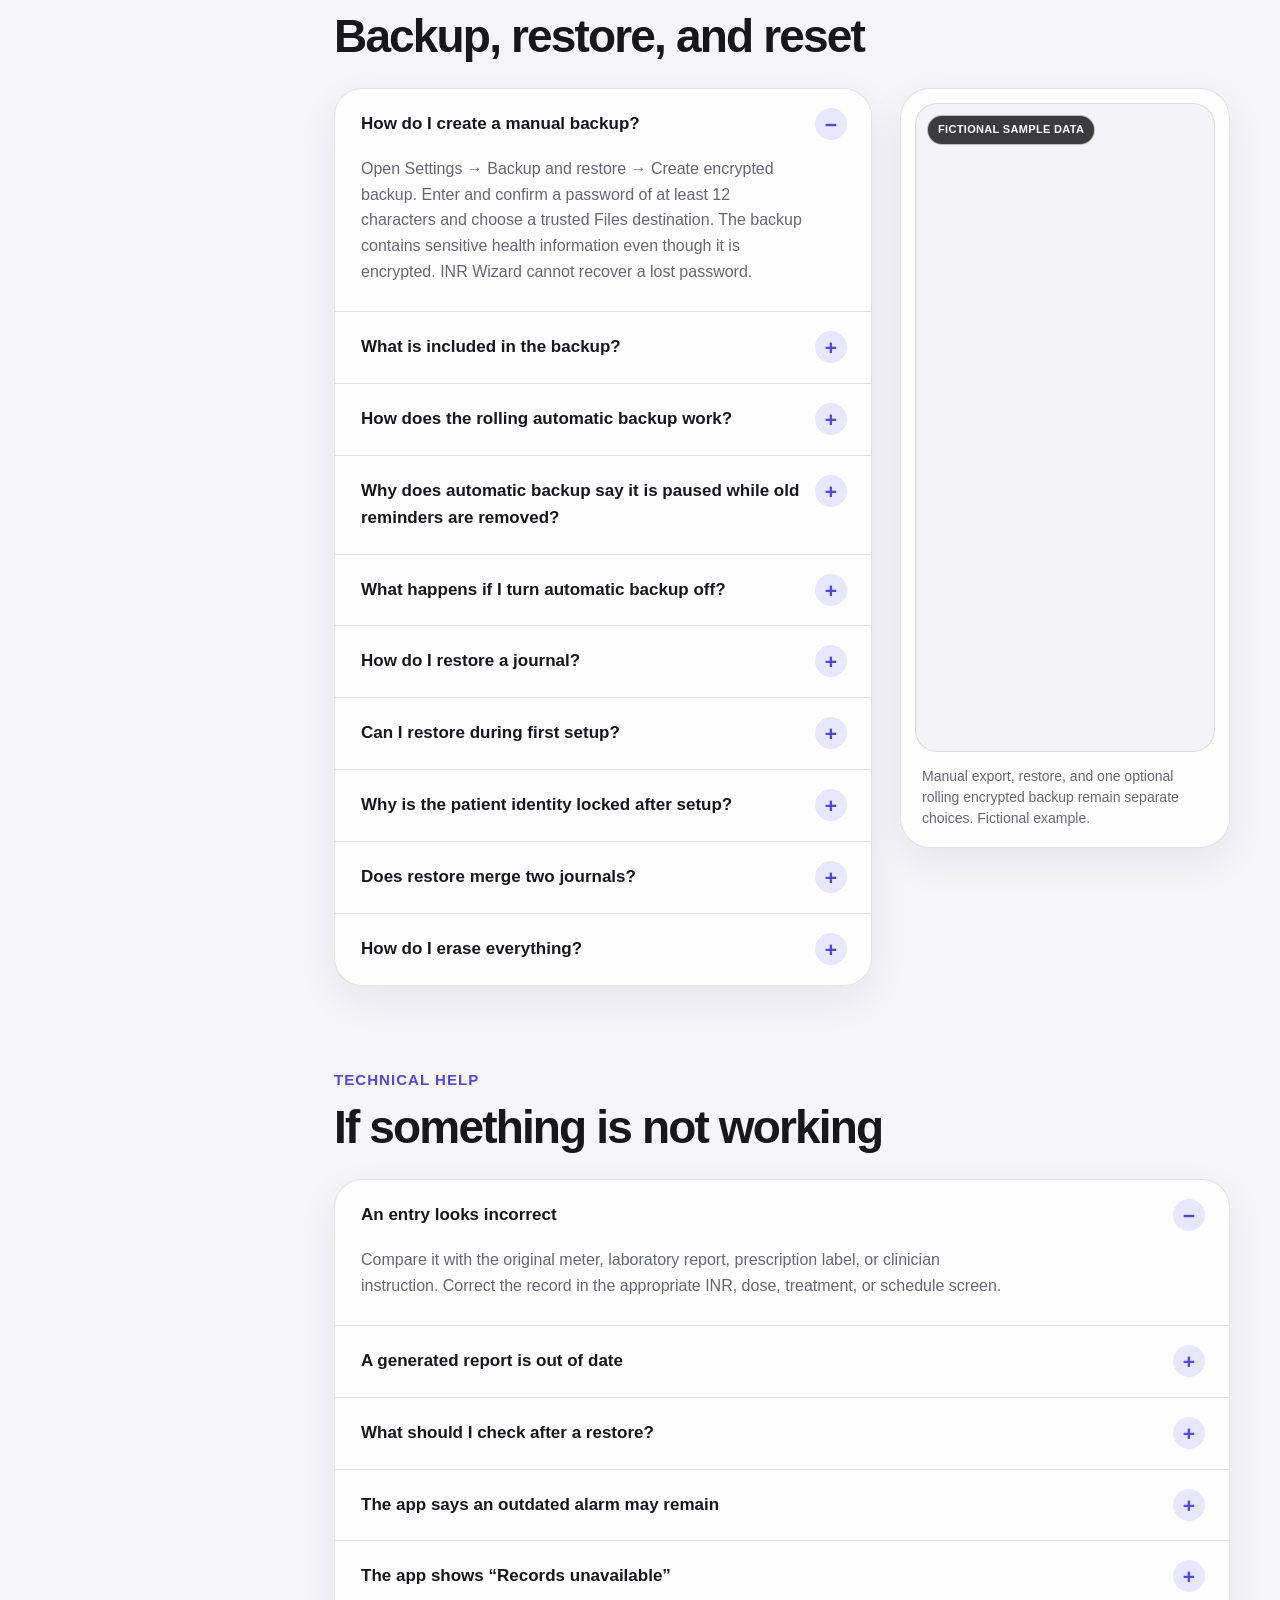
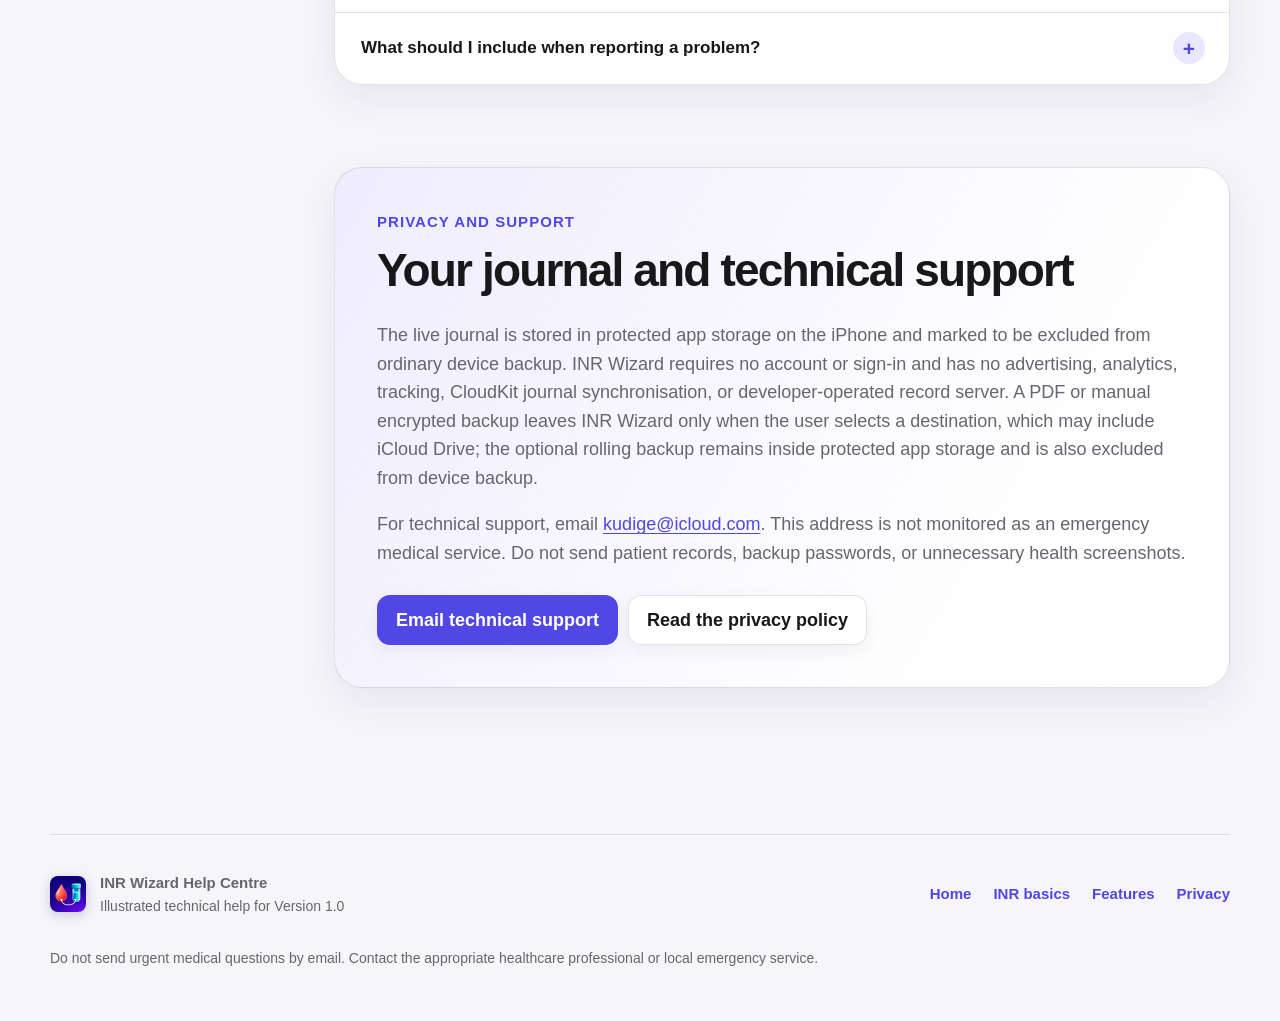
==== commit f0a40d09: "Fix audited website copy and delivery" ====
--- a/help/index.html
+++ b/help/index.html
@@ -6,8 +6,8 @@
     <meta http-equiv="refresh" content="0; url=/support/">
     <meta name="robots" content="noindex">
     <link rel="canonical" href="https://www.inrwizard.com/support/">
-    <link rel="icon" href="/assets/app-icon.png" type="image/png">
-    <link rel="stylesheet" href="/assets/styles.css?v=5">
+    <link rel="icon" href="/assets/app-icon-144.png" type="image/png">
+    <link rel="stylesheet" href="/assets/styles.css?v=6">
     <title>Help Centre · INR Wizard</title>
   </head>
   <body>
--- a/assets/styles.css
+++ b/assets/styles.css
@@ -584,6 +584,10 @@
     --shadow: 0 14px 44px rgba(0, 0, 0, 0.2);
   }
 
+  .button.primary {
+    color: #111116;
+  }
+
   .site-header {
     background: rgba(18, 18, 23, 0.82);
   }
@@ -923,12 +927,12 @@
 
 .step-mark.blue {
   background: var(--blue-soft);
-  color: var(--blue);
+  color: #0b5fad;
 }
 
 .step-mark.green {
   background: var(--green-soft);
-  color: var(--green);
+  color: #126c38;
 }
 
 .path-line {
@@ -1504,6 +1508,14 @@
 }
 
 @media (prefers-color-scheme: dark) {
+  .step-mark.blue {
+    color: var(--blue);
+  }
+
+  .step-mark.green {
+    color: var(--green);
+  }
+
   .visual-card {
     border-color: rgba(235, 235, 245, 0.14);
     background: rgba(38, 38, 47, 0.88);
@@ -1580,6 +1592,10 @@
   gap: 14px;
 }
 
+.shortcut-grid > a:last-child {
+  grid-column: 2;
+}
+
 .shortcut-grid a {
   display: grid;
   grid-template-columns: 52px 1fr;
@@ -1644,6 +1660,8 @@
   top: 96px;
   display: flex;
   flex-direction: column;
+  max-height: calc(100vh - 120px);
+  overflow-y: auto;
   padding: 18px;
   border: 1px solid var(--separator);
   border-radius: 22px;
@@ -1792,6 +1810,12 @@
     grid-template-columns: repeat(2, 1fr);
   }
 
+  .shortcut-grid > a:last-child {
+    grid-column: 1 / -1;
+    width: calc(50% - 7px);
+    justify-self: center;
+  }
+
   .help-layout {
     grid-template-columns: 1fr;
     gap: 56px;
@@ -1801,6 +1825,8 @@
     position: static;
     display: grid;
     grid-template-columns: repeat(3, 1fr);
+    max-height: none;
+    overflow: visible;
   }
 
   .help-contents p {
@@ -1843,6 +1869,12 @@
     grid-template-columns: 1fr;
   }
 
+  .shortcut-grid > a:last-child {
+    grid-column: auto;
+    width: auto;
+    justify-self: stretch;
+  }
+
   .shortcut-grid a {
     min-height: 116px;
   }
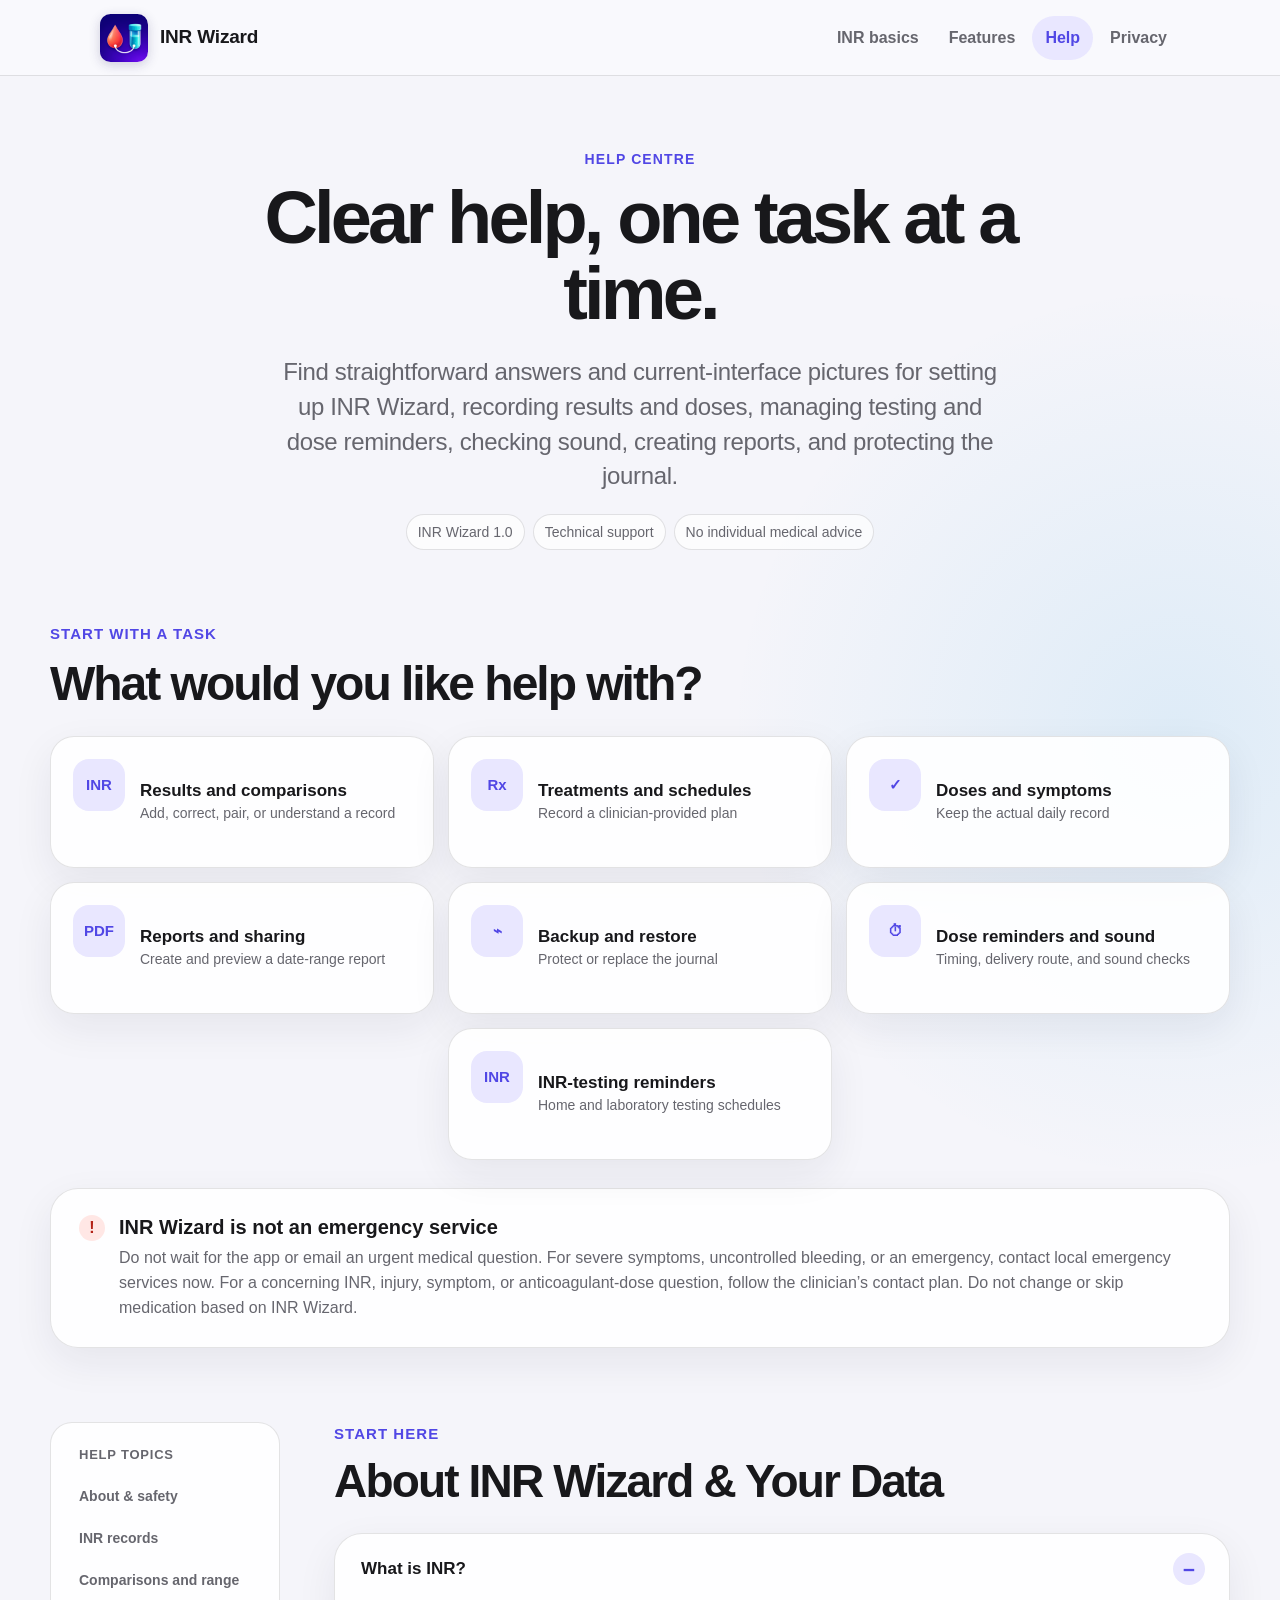
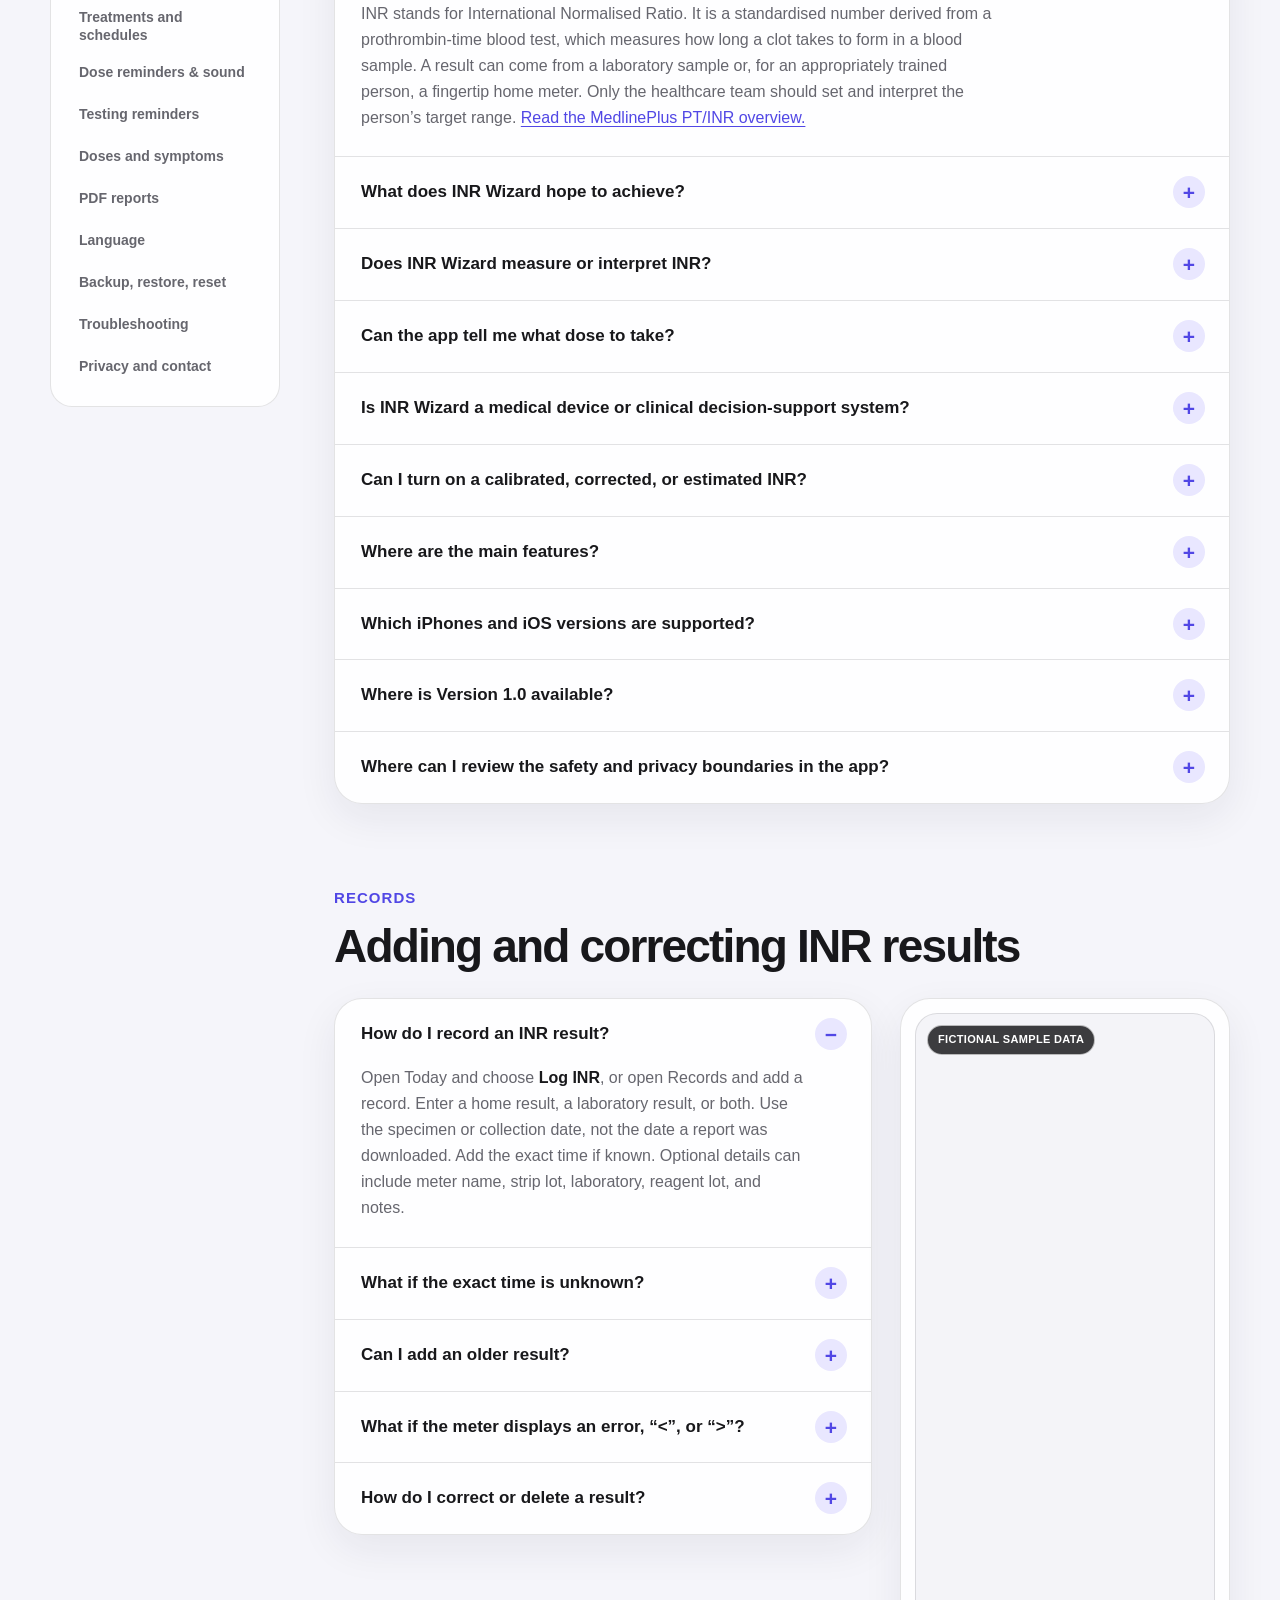
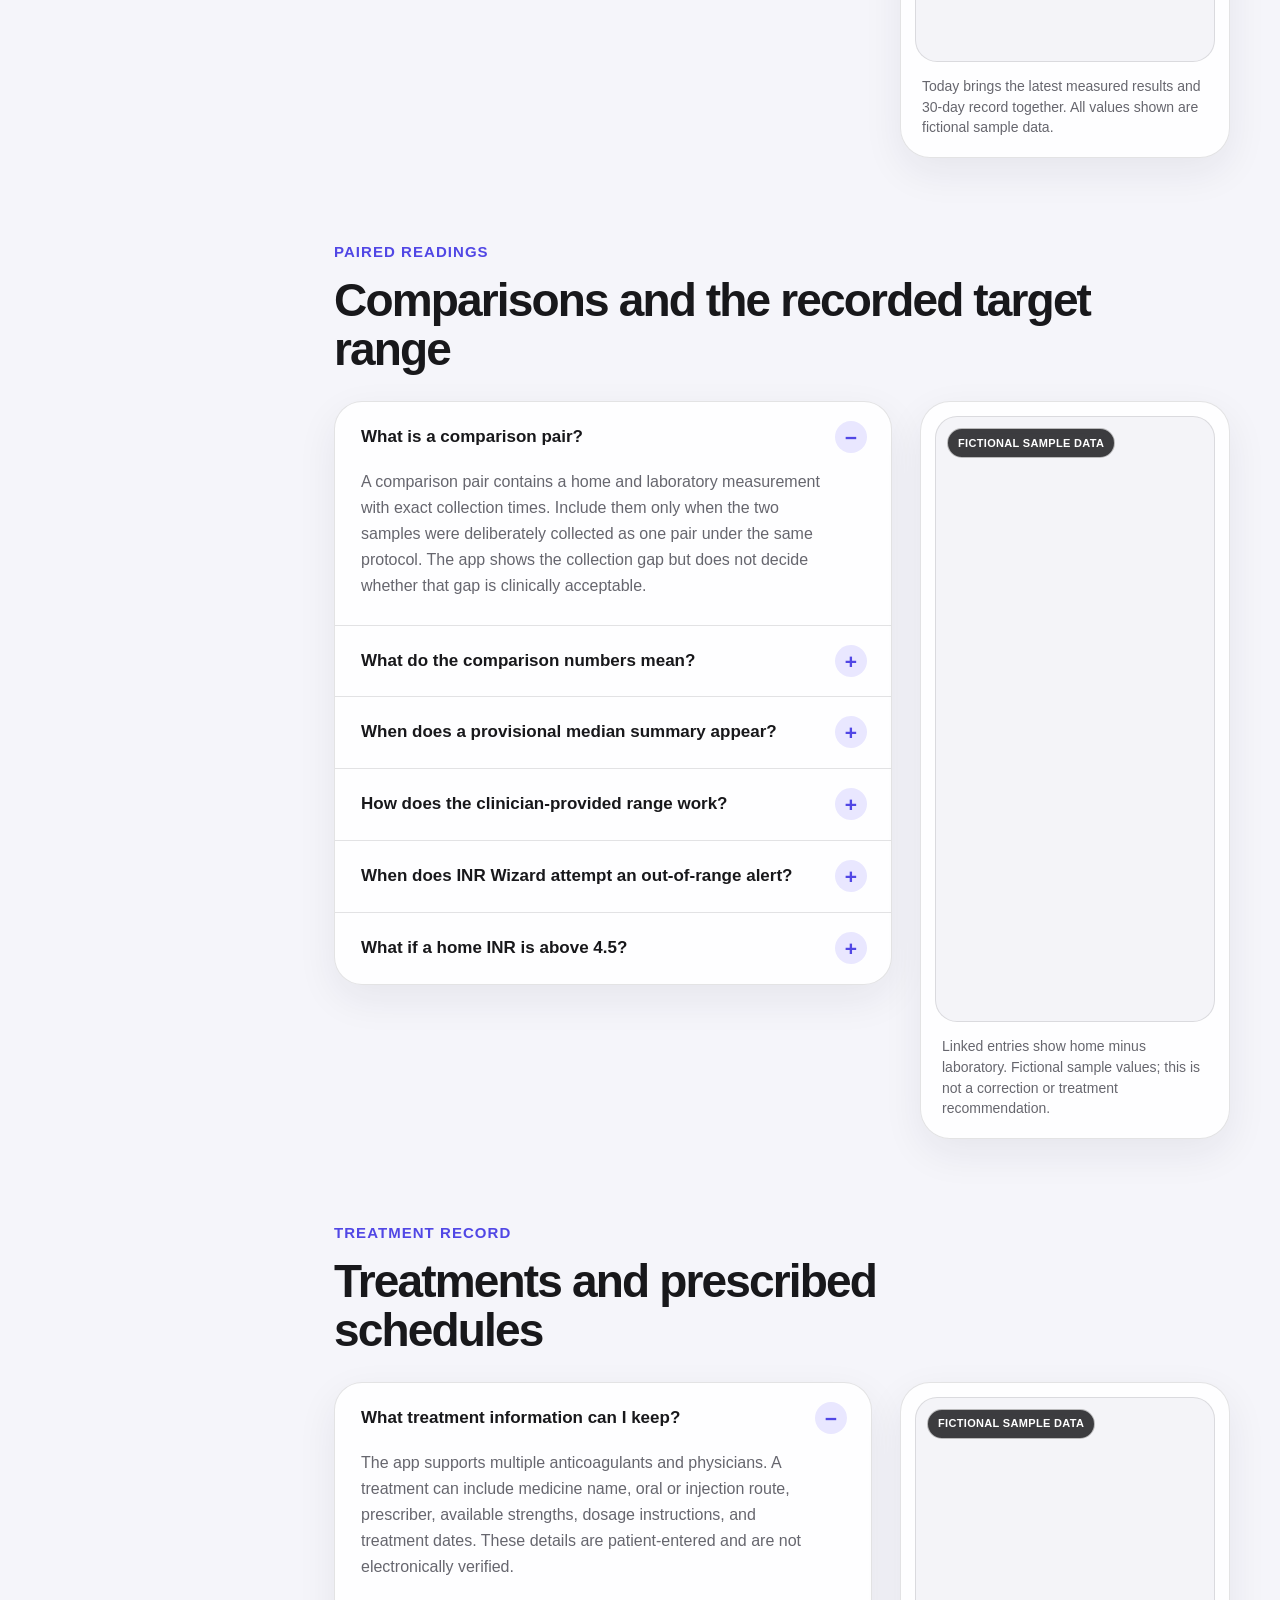
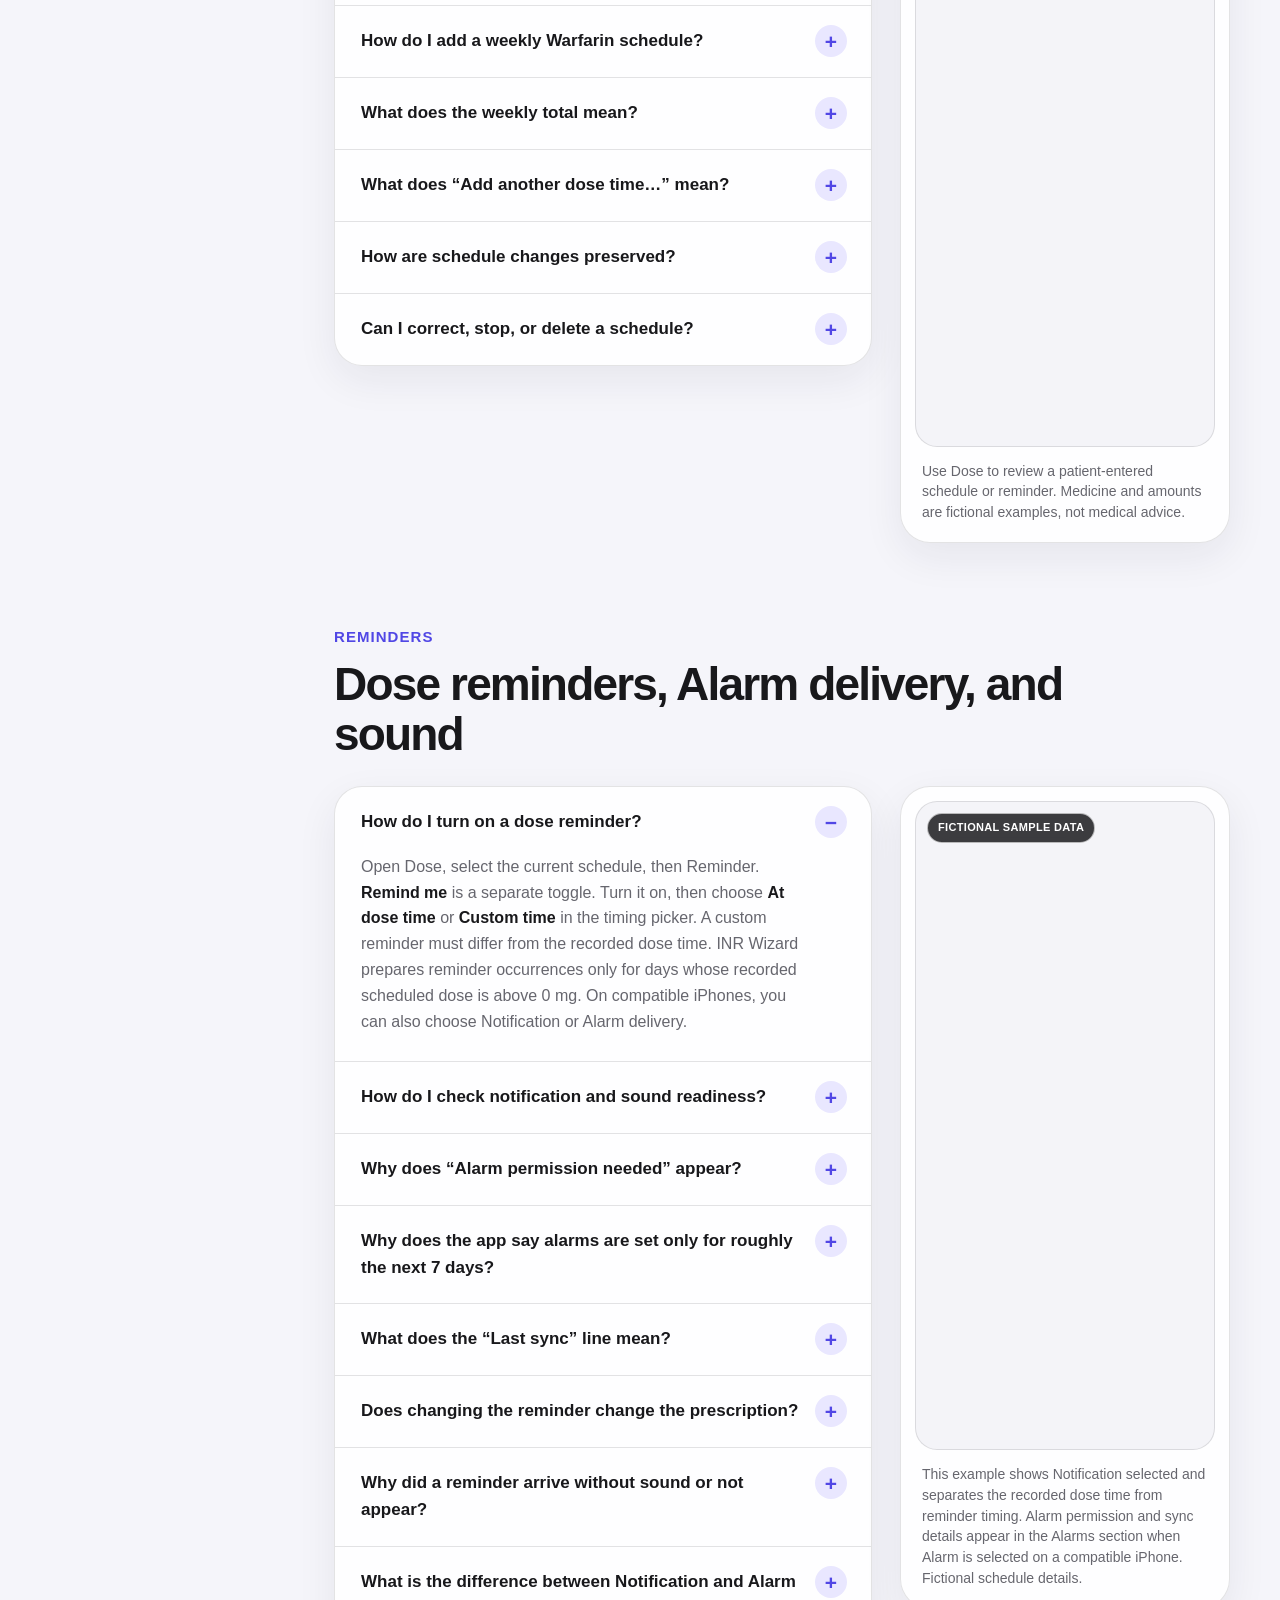
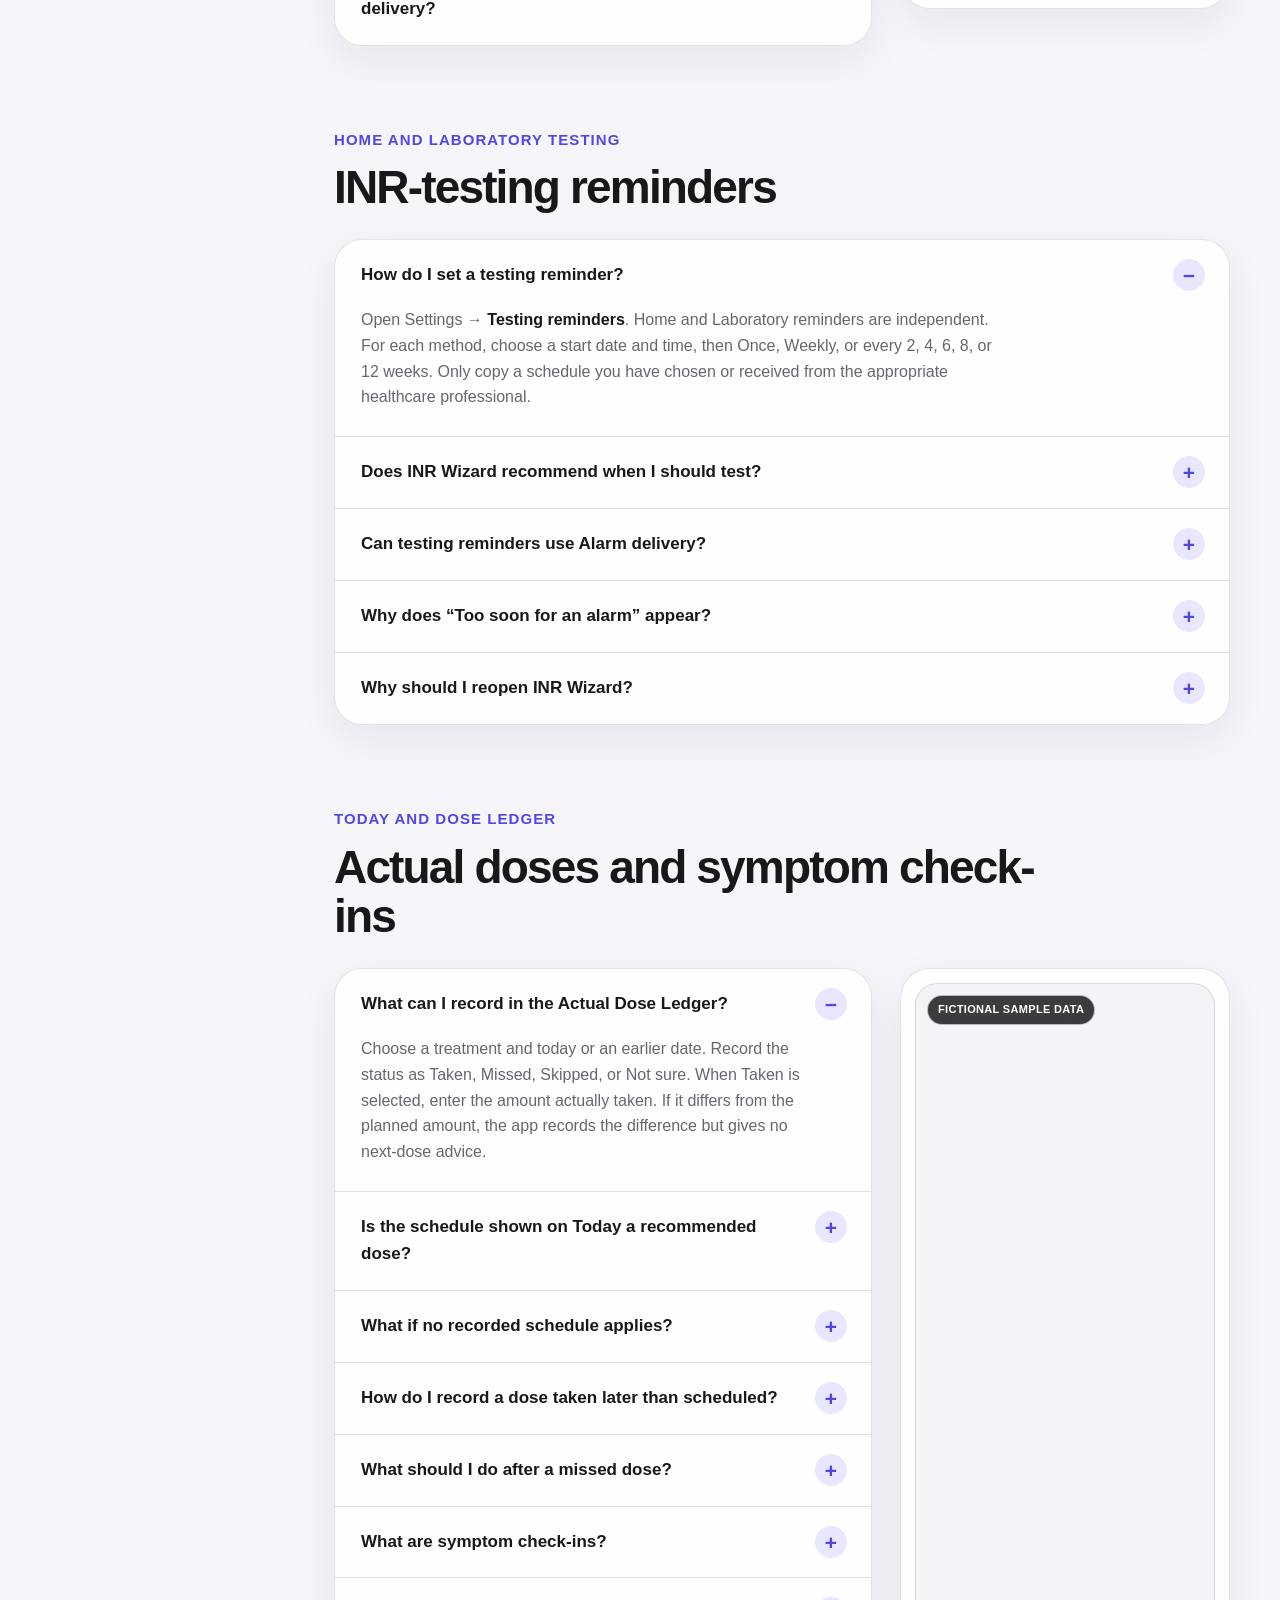
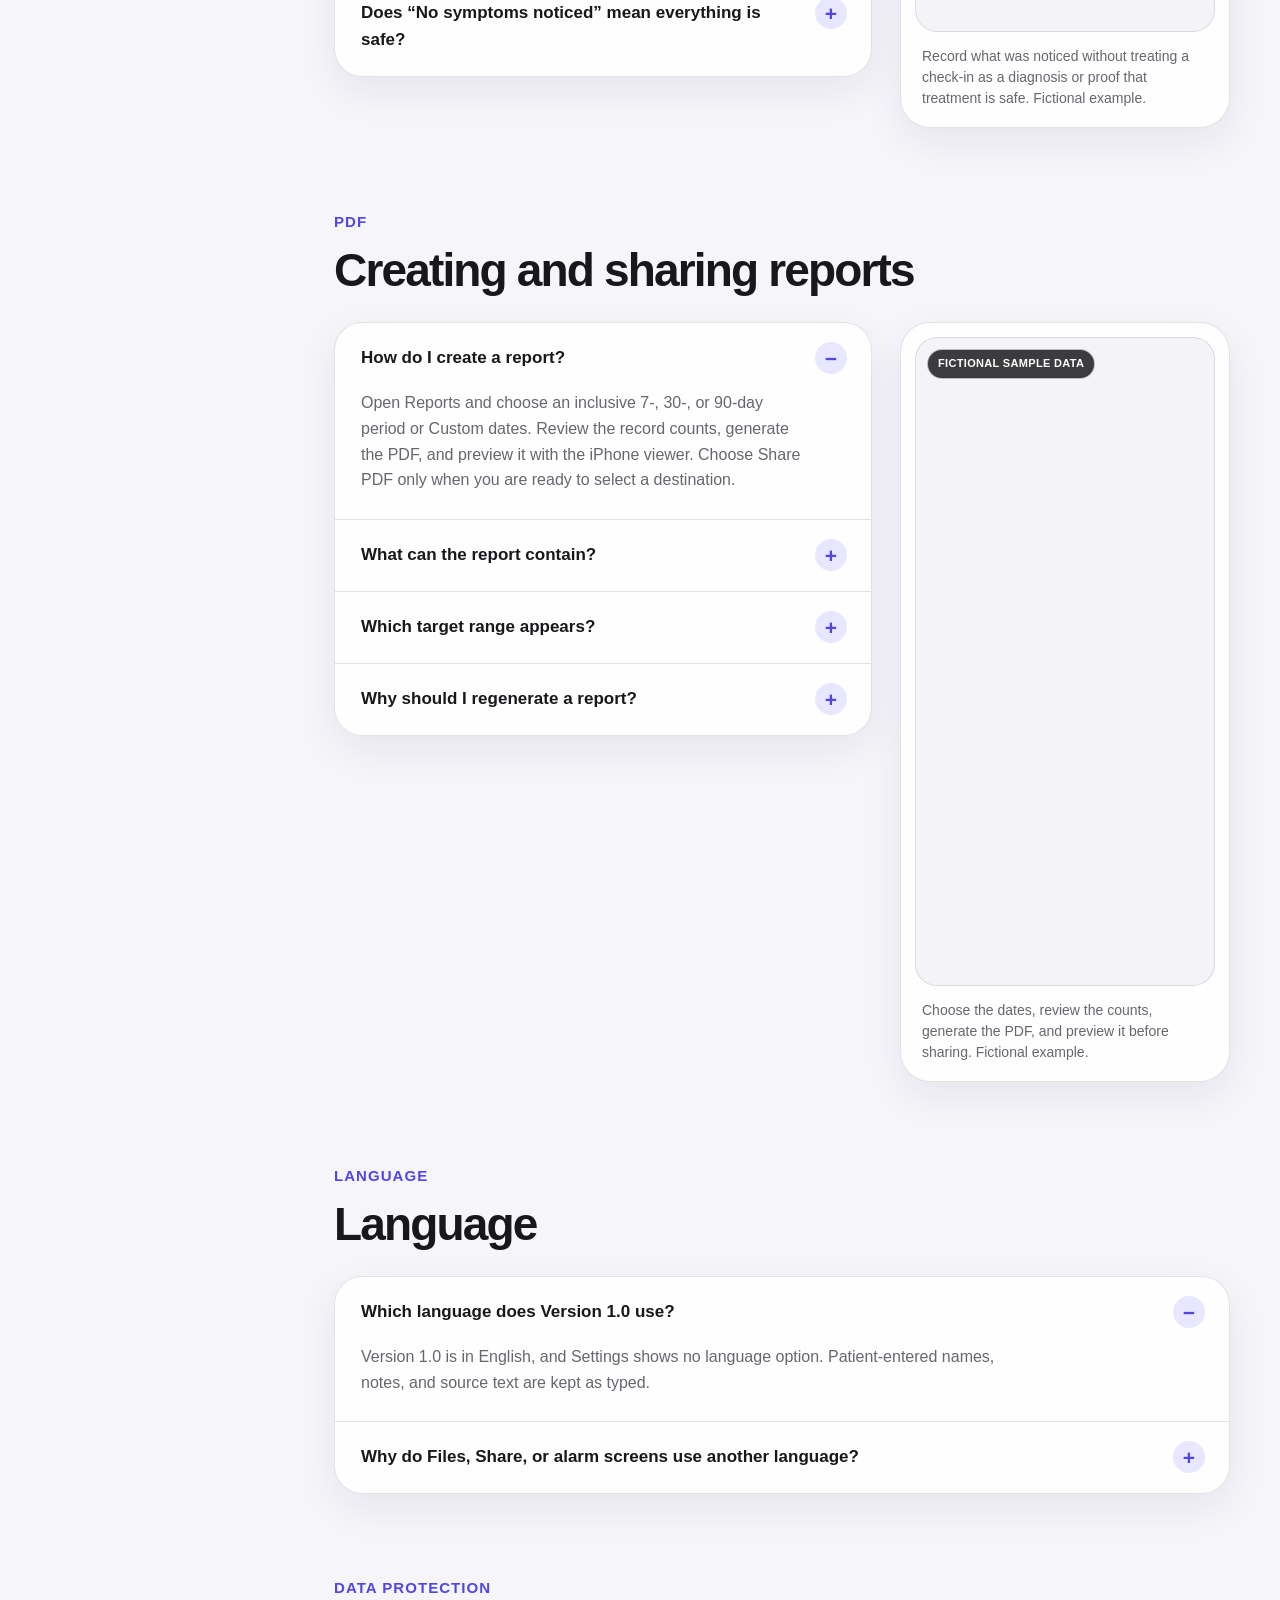
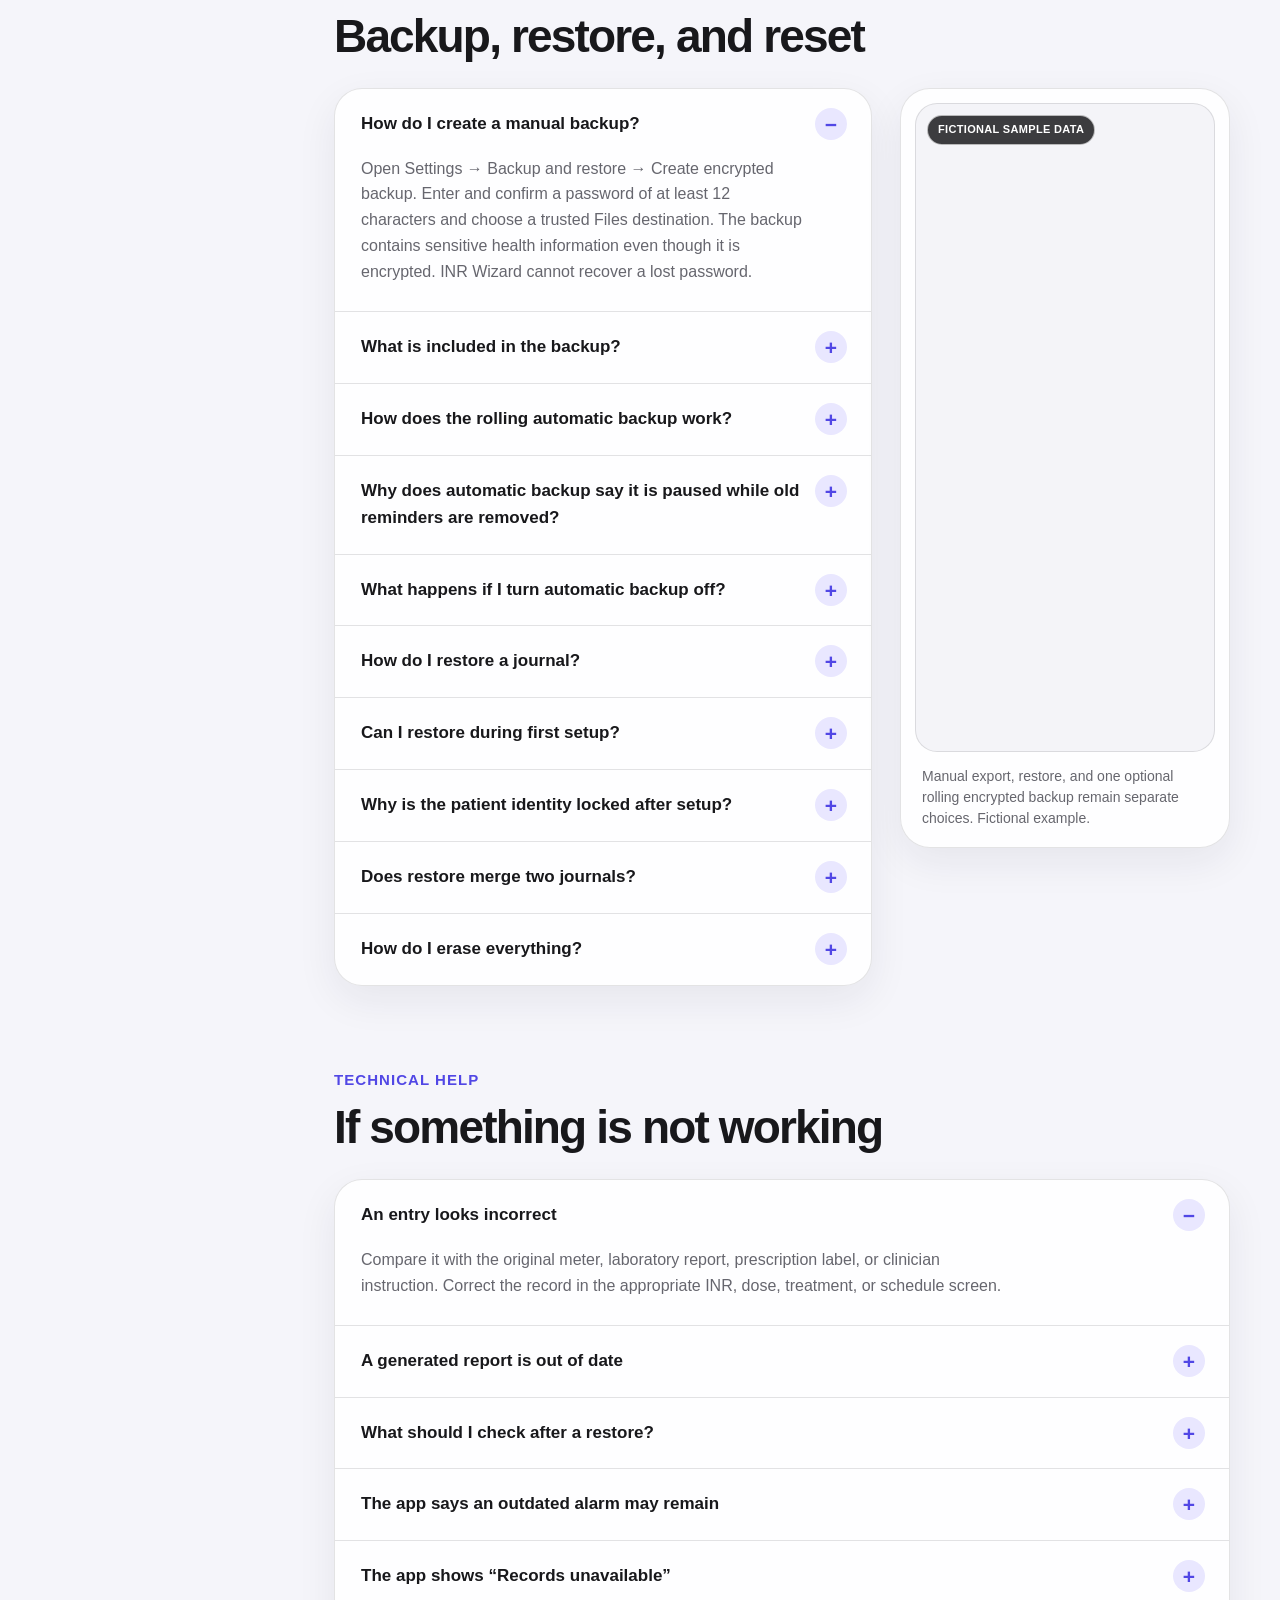
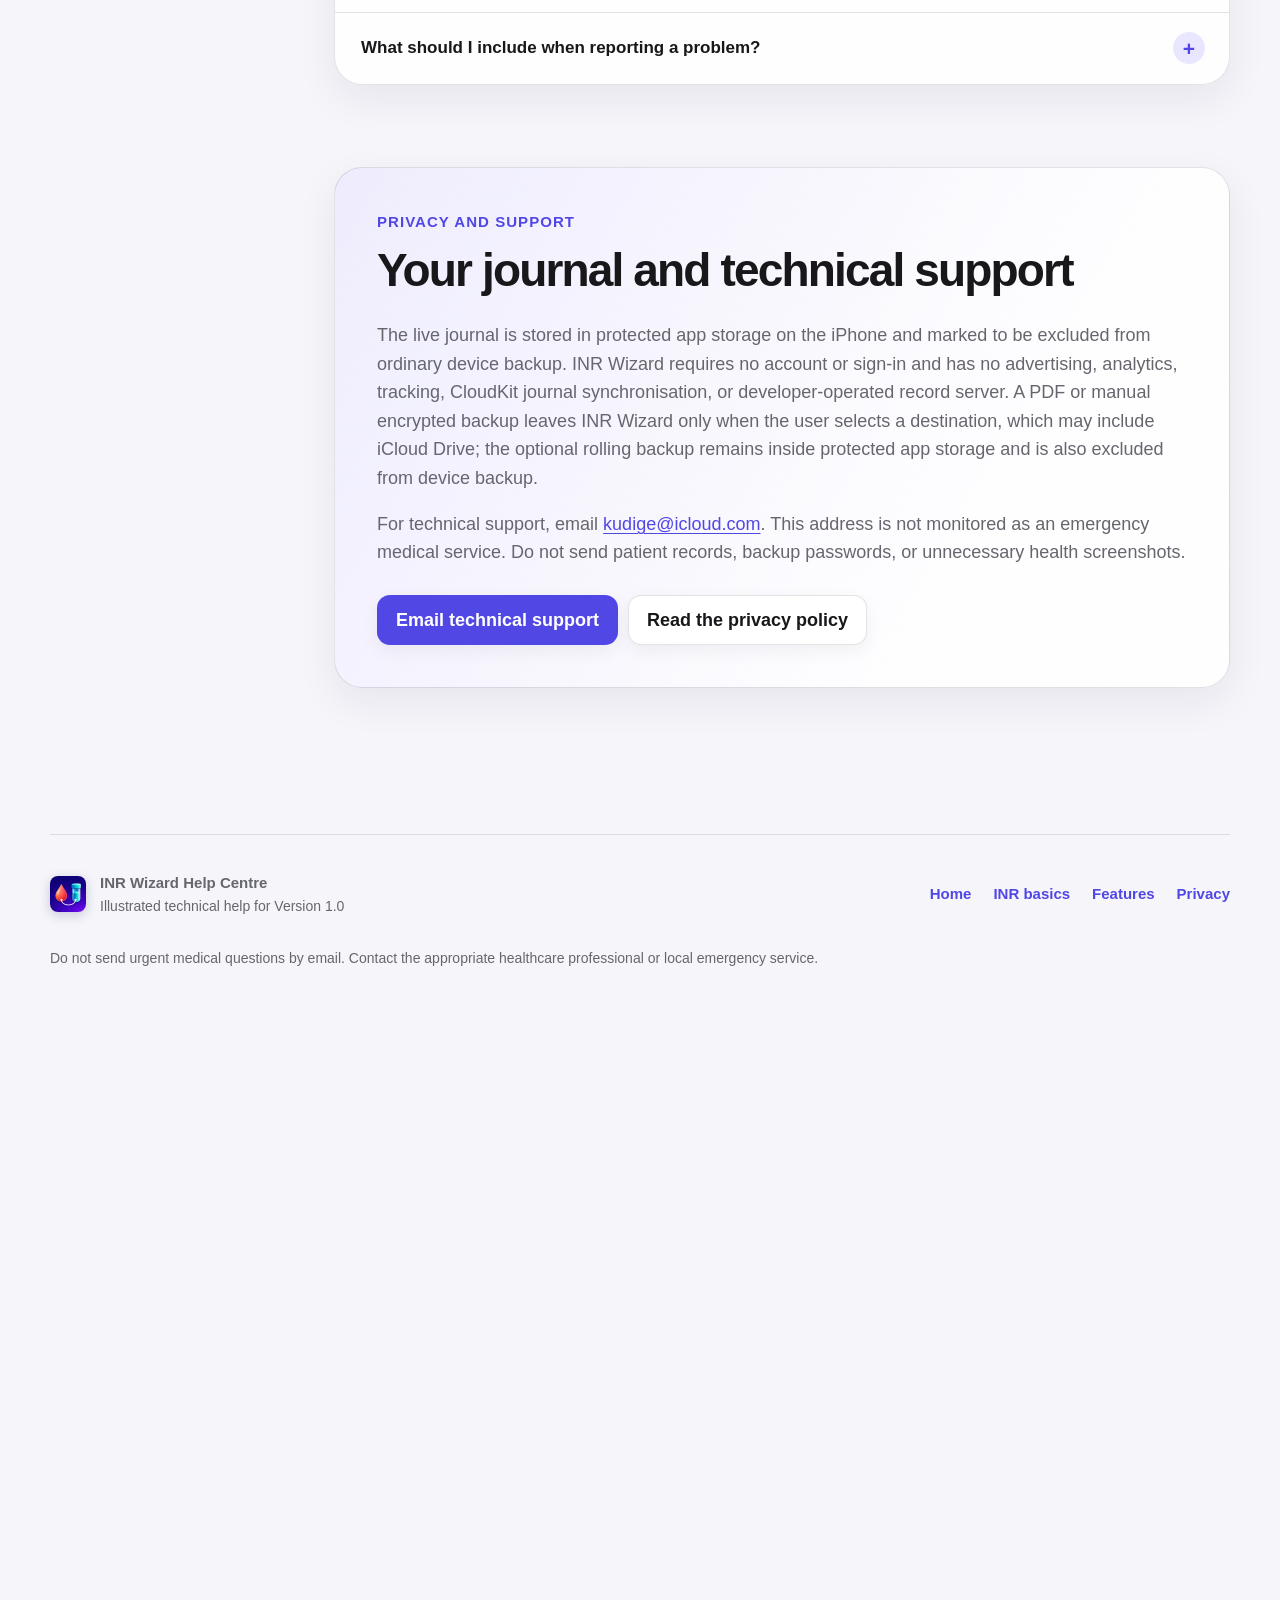
==== commit 73204025: "Align website with live App Store facts" ====
--- a/help/index.html
+++ b/help/index.html
@@ -7,7 +7,7 @@
     <meta name="robots" content="noindex">
     <link rel="canonical" href="https://www.inrwizard.com/support/">
     <link rel="icon" href="/assets/app-icon-144.png" type="image/png">
-    <link rel="stylesheet" href="/assets/styles.css?v=6">
+    <link rel="stylesheet" href="/assets/styles.css?v=7">
     <title>Help Centre · INR Wizard</title>
   </head>
   <body>
--- a/assets/styles.css
+++ b/assets/styles.css
@@ -733,6 +733,21 @@
   color: var(--secondary);
   font-size: 14px;
   line-height: 1.4;
+}
+
+.store-link {
+  color: inherit;
+  text-decoration: none;
+}
+
+.store-link:hover {
+  border-color: var(--accent);
+}
+
+.store-link:hover strong {
+  text-decoration: underline;
+  text-decoration-thickness: 2px;
+  text-underline-offset: 4px;
 }
 
 .trust-strip {
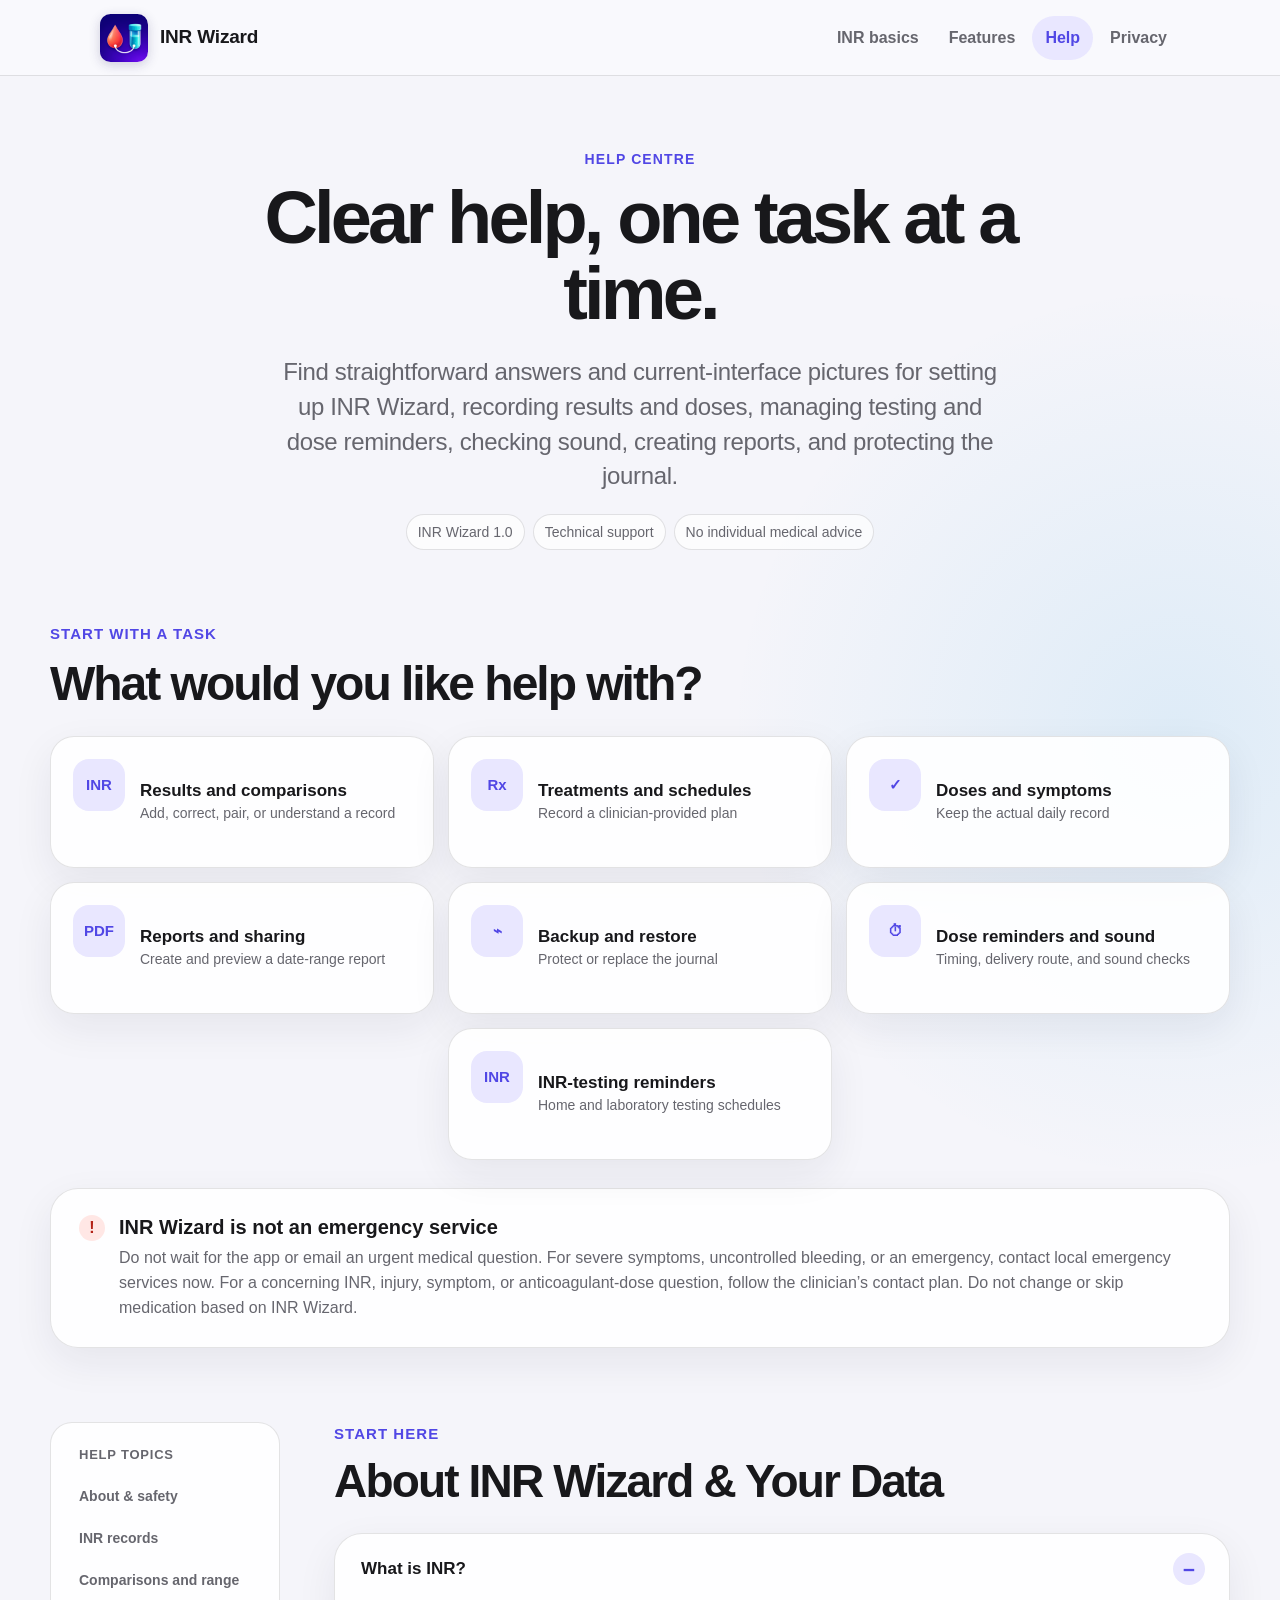
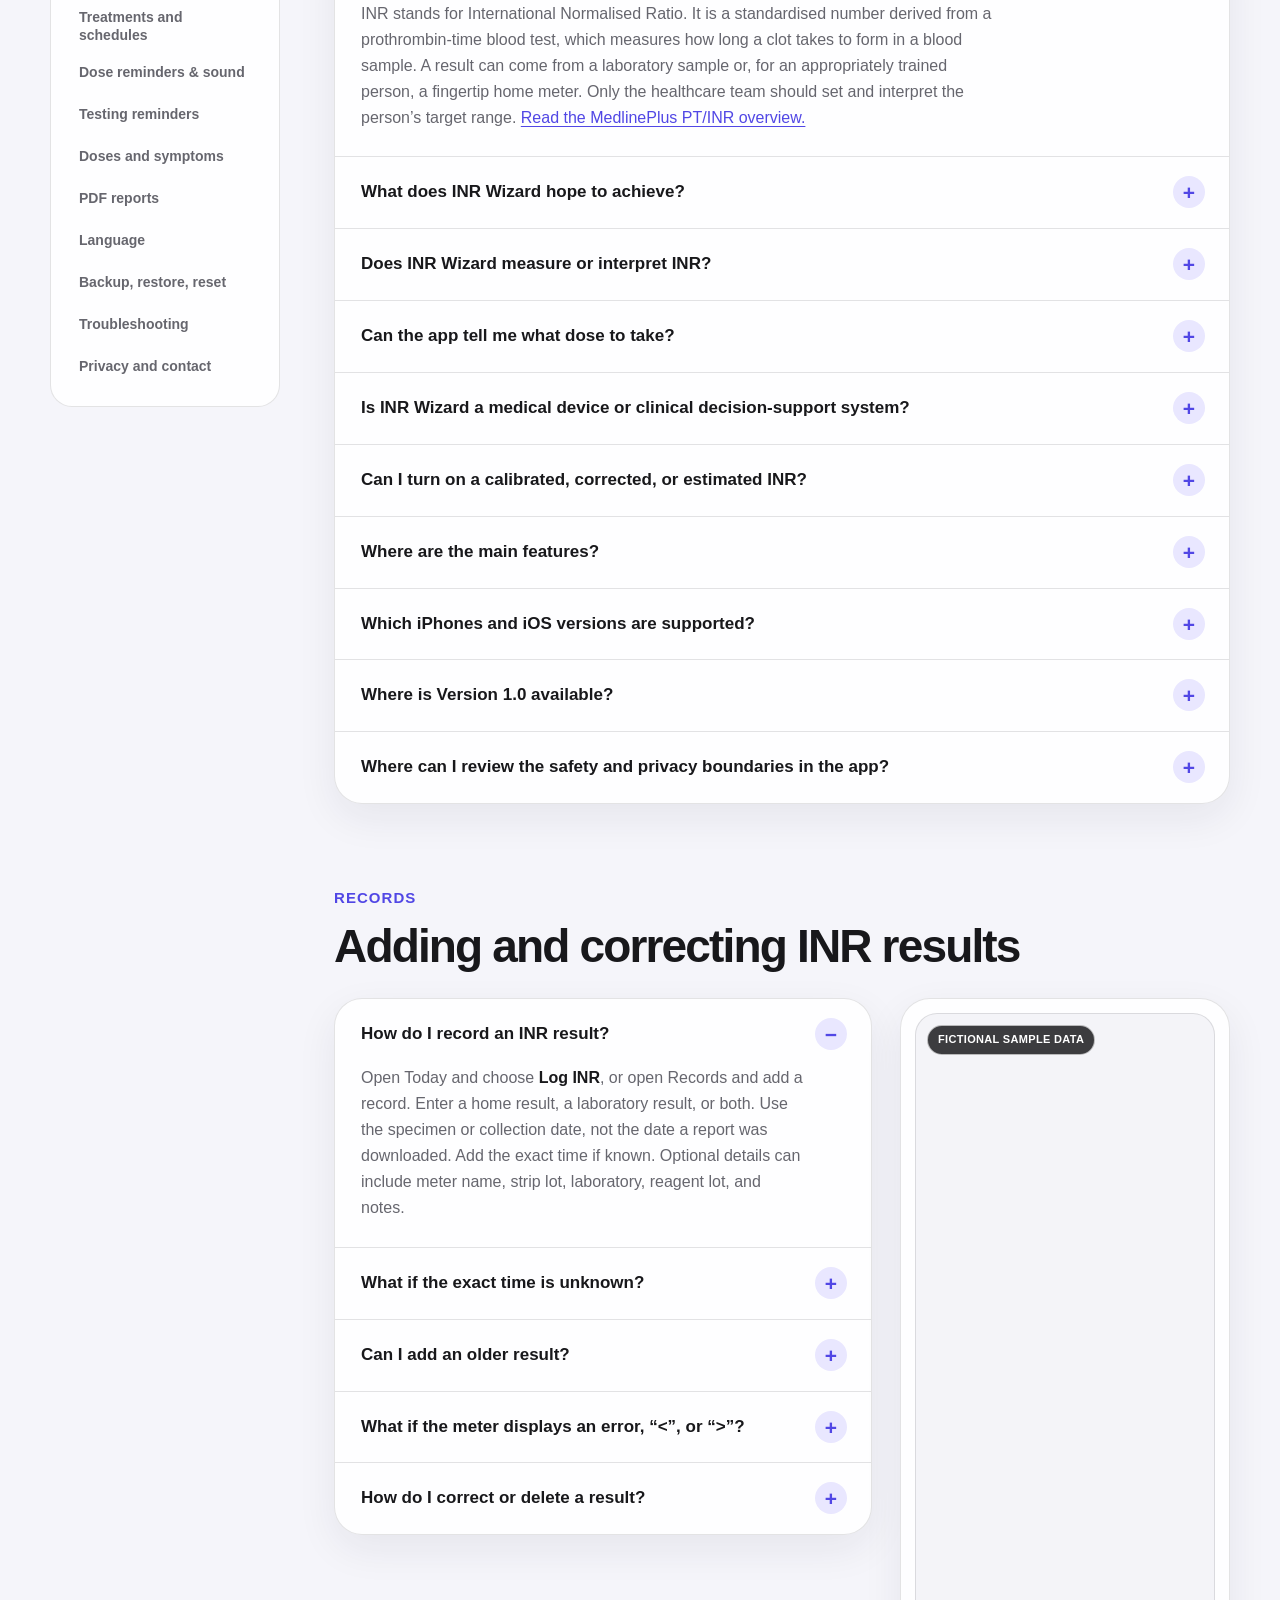
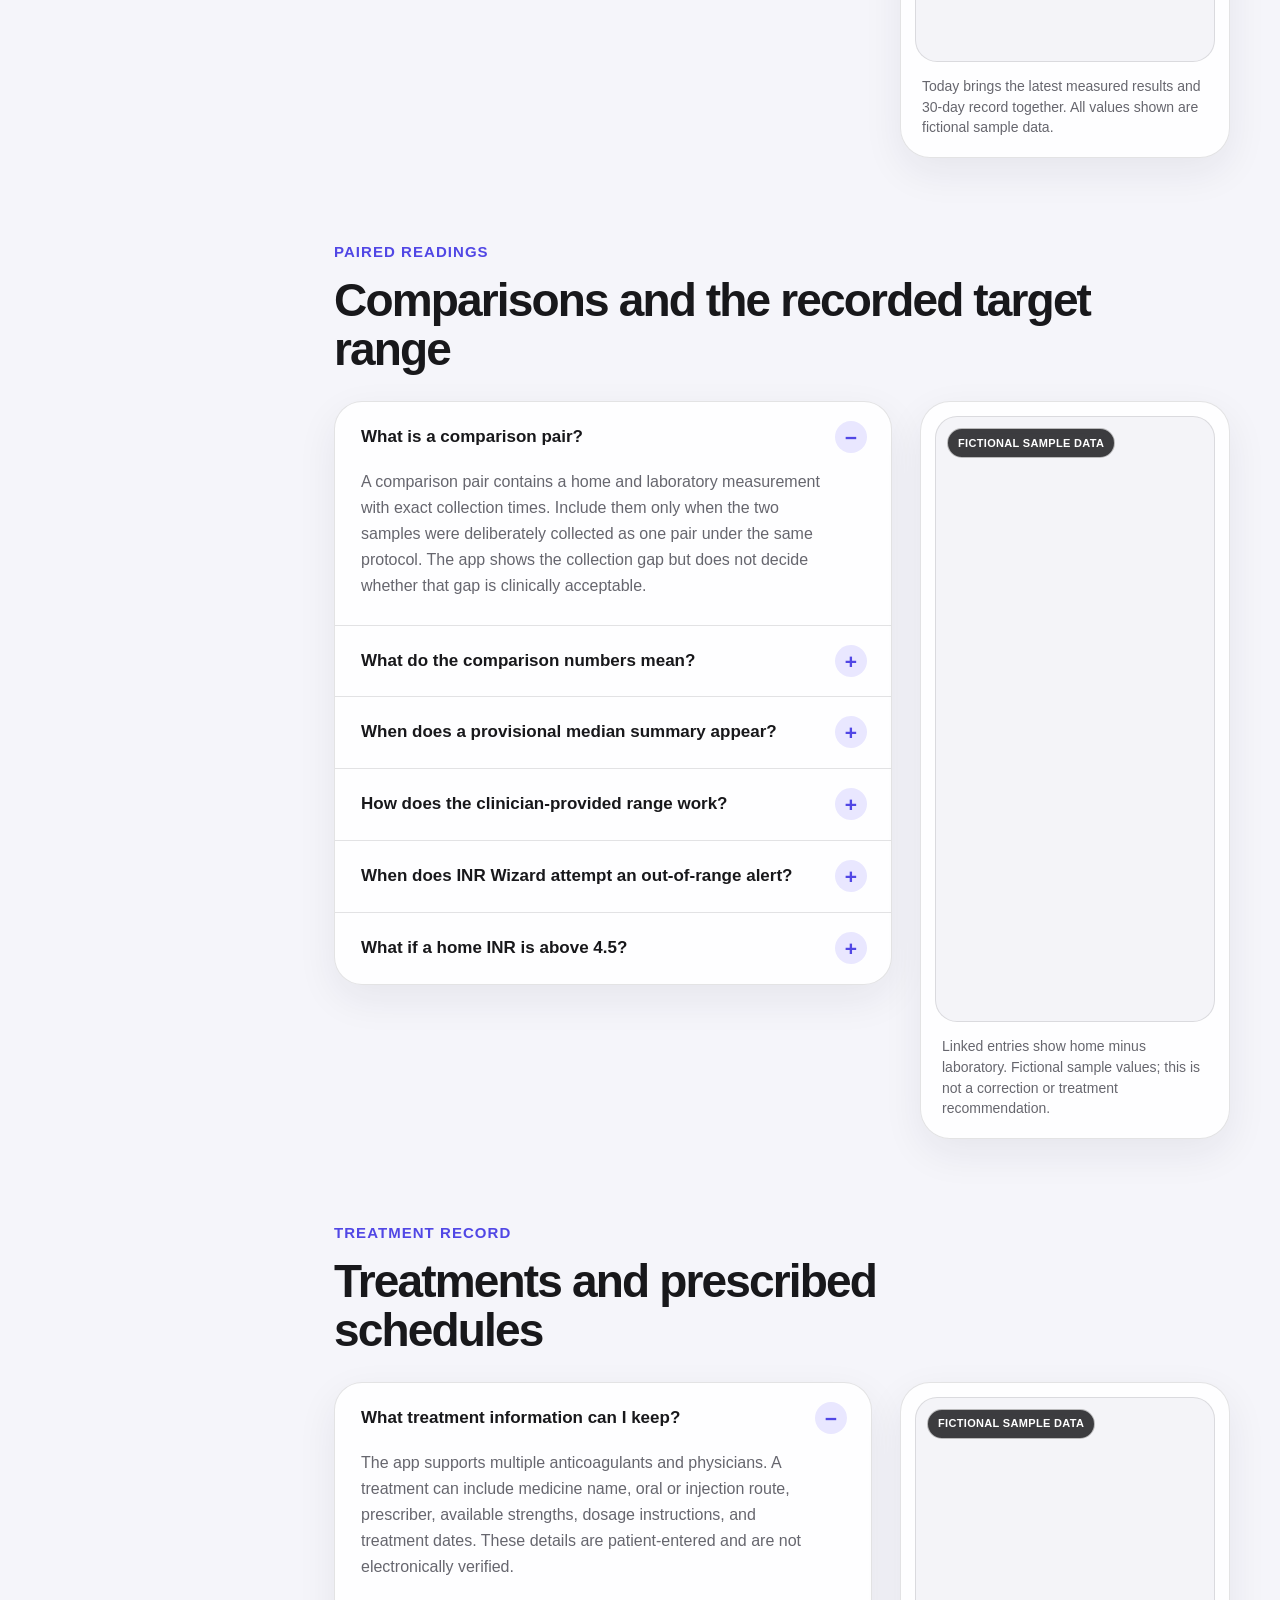
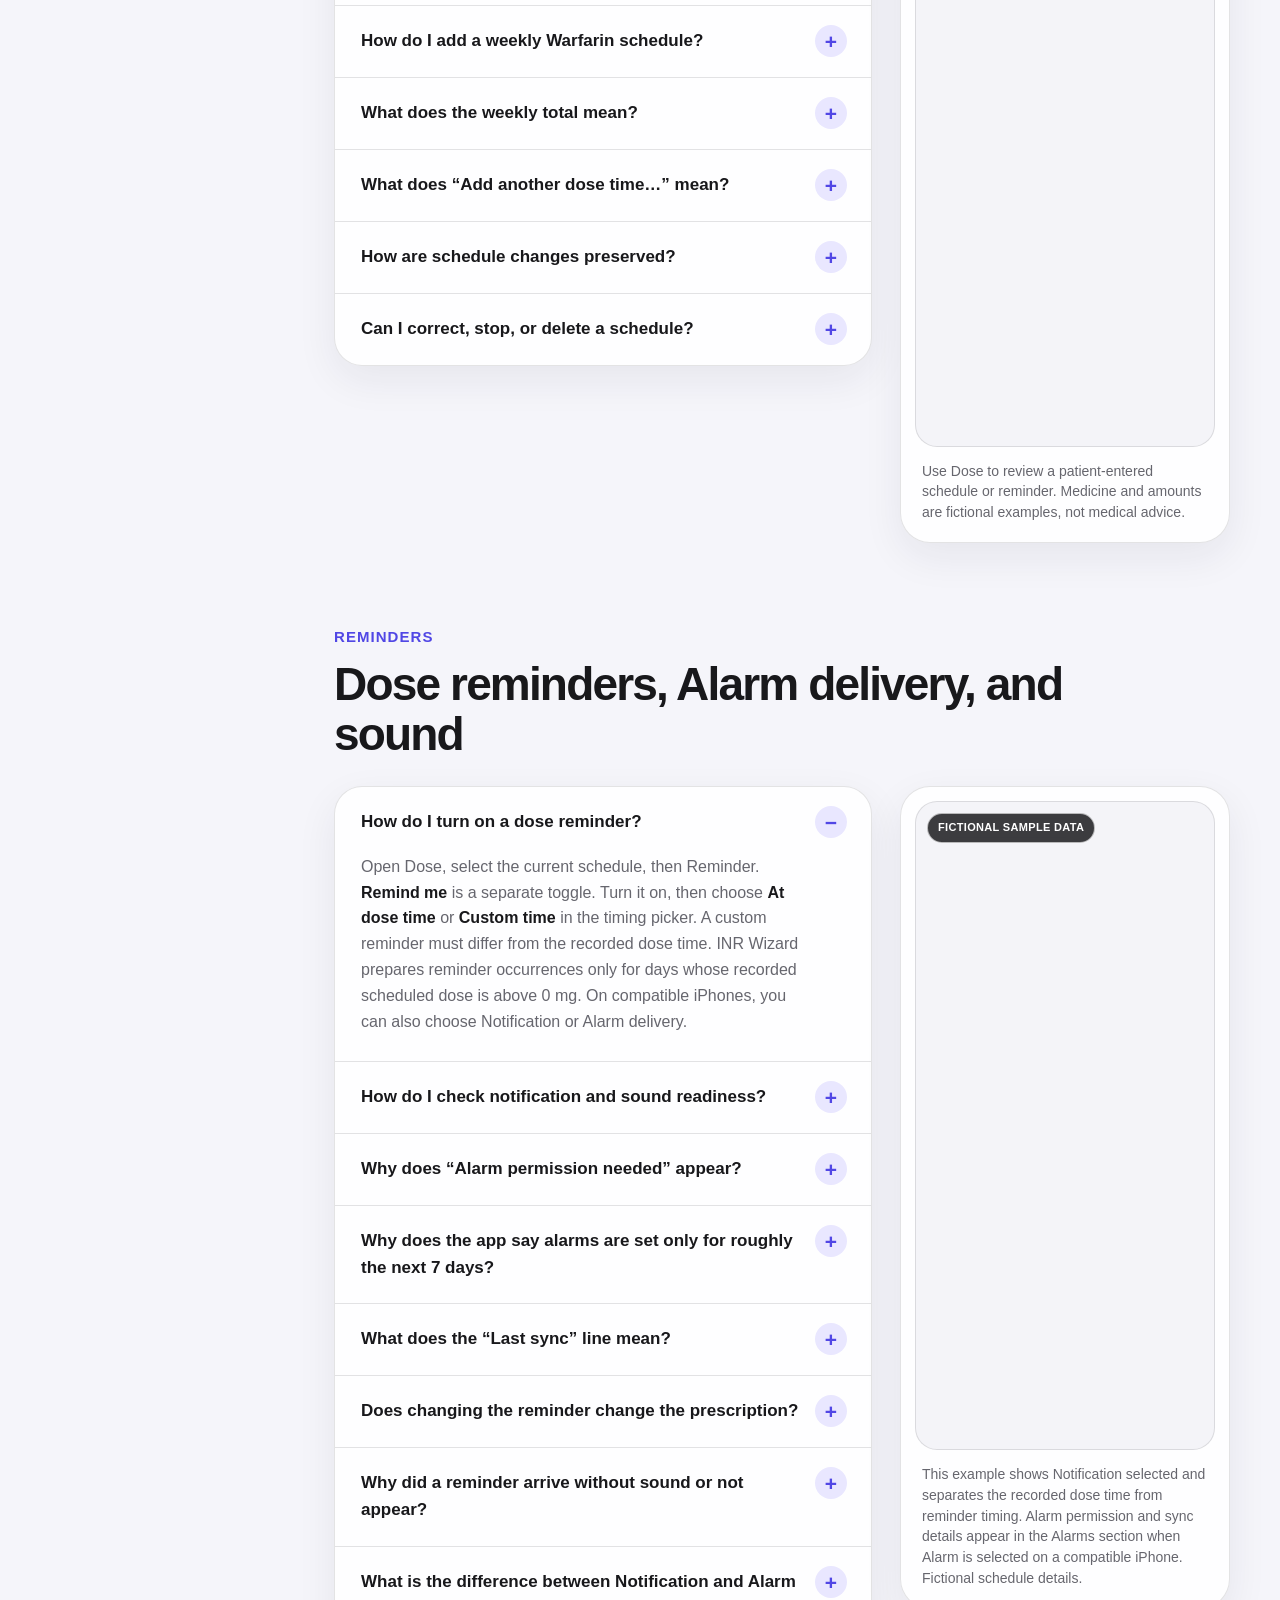
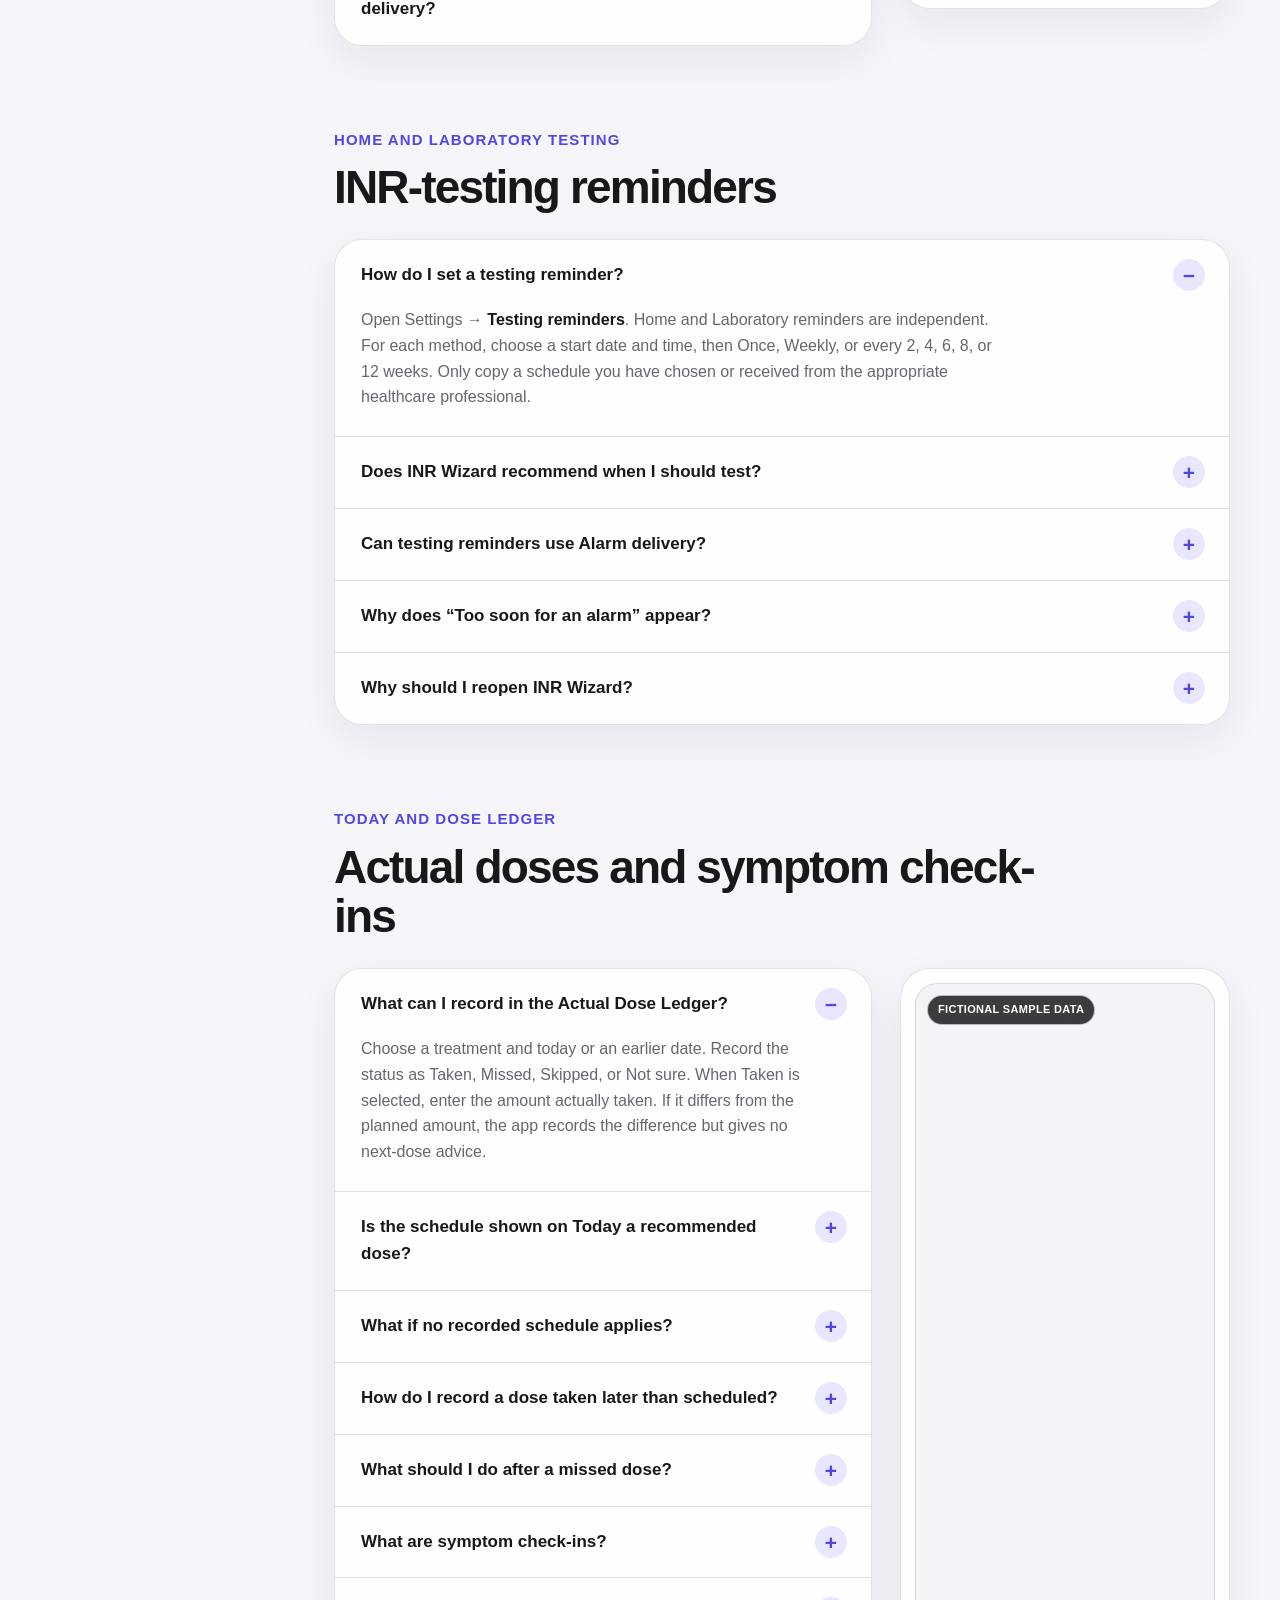
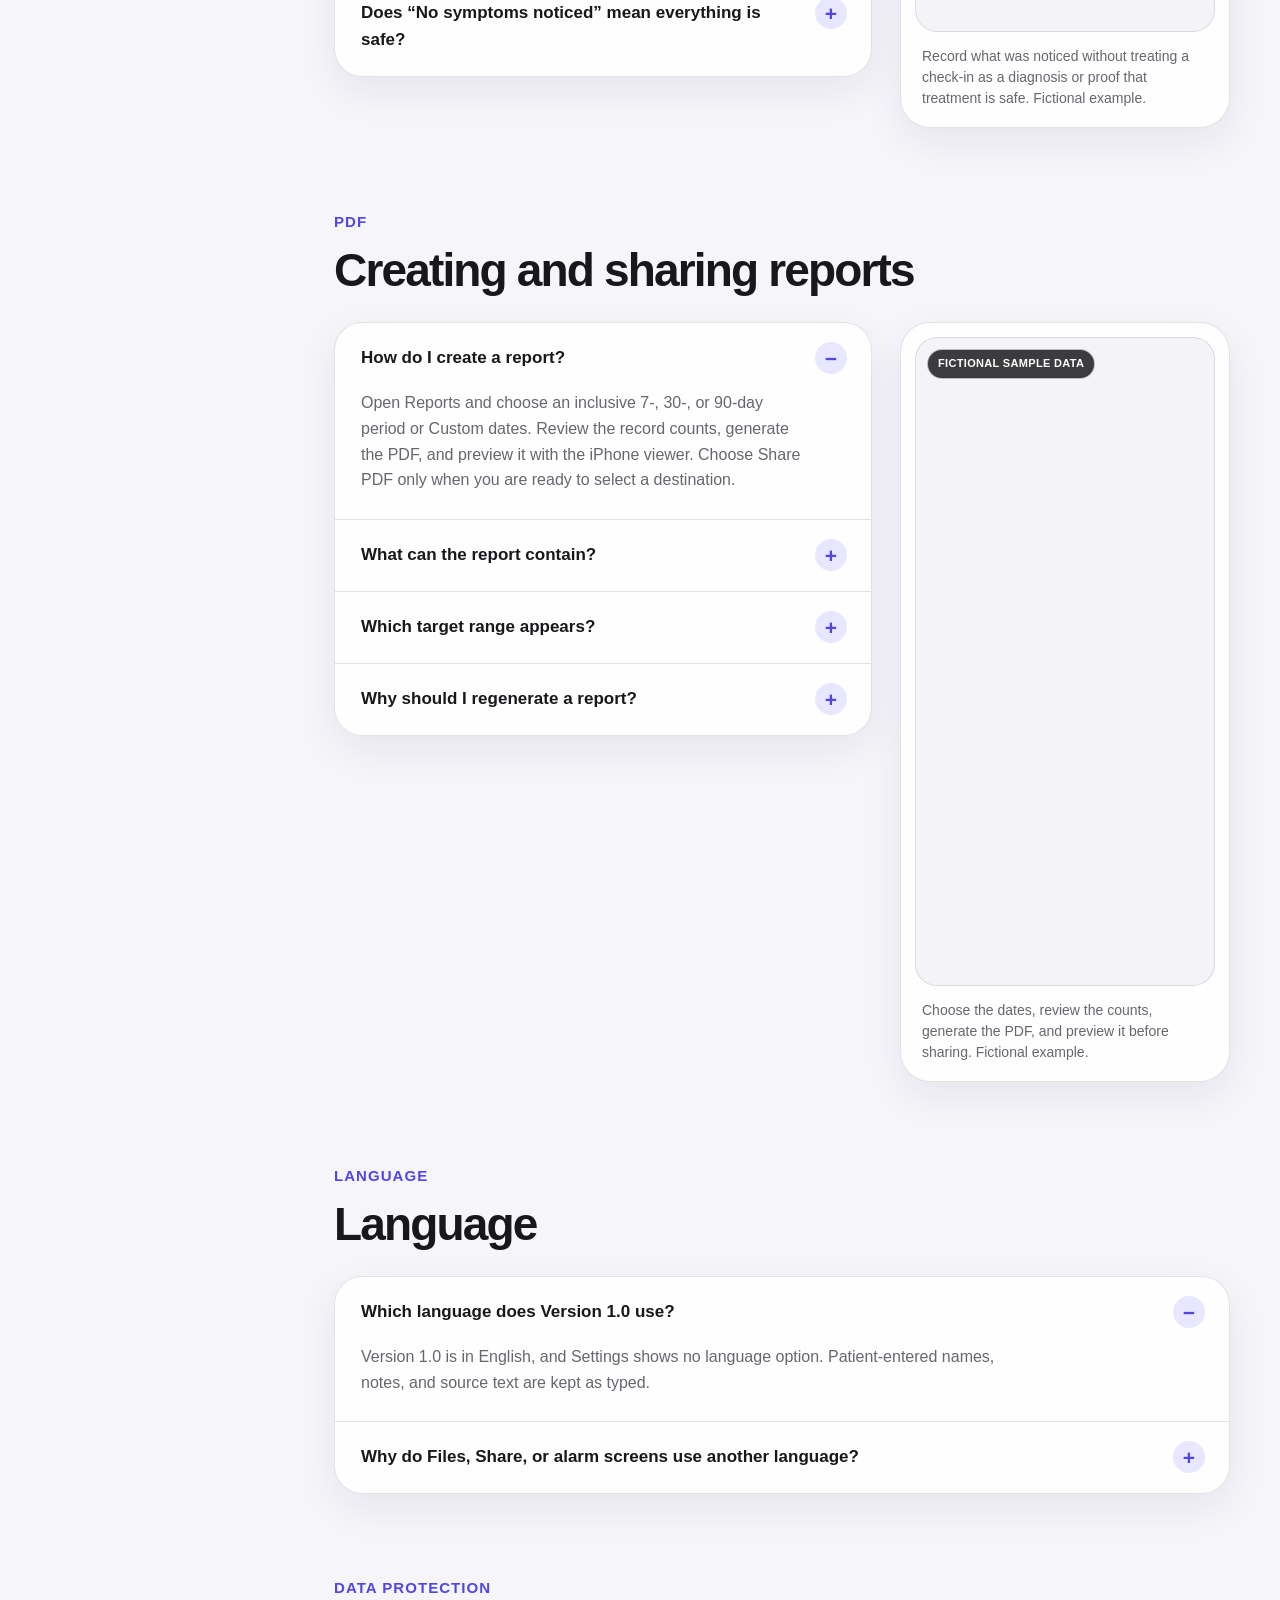
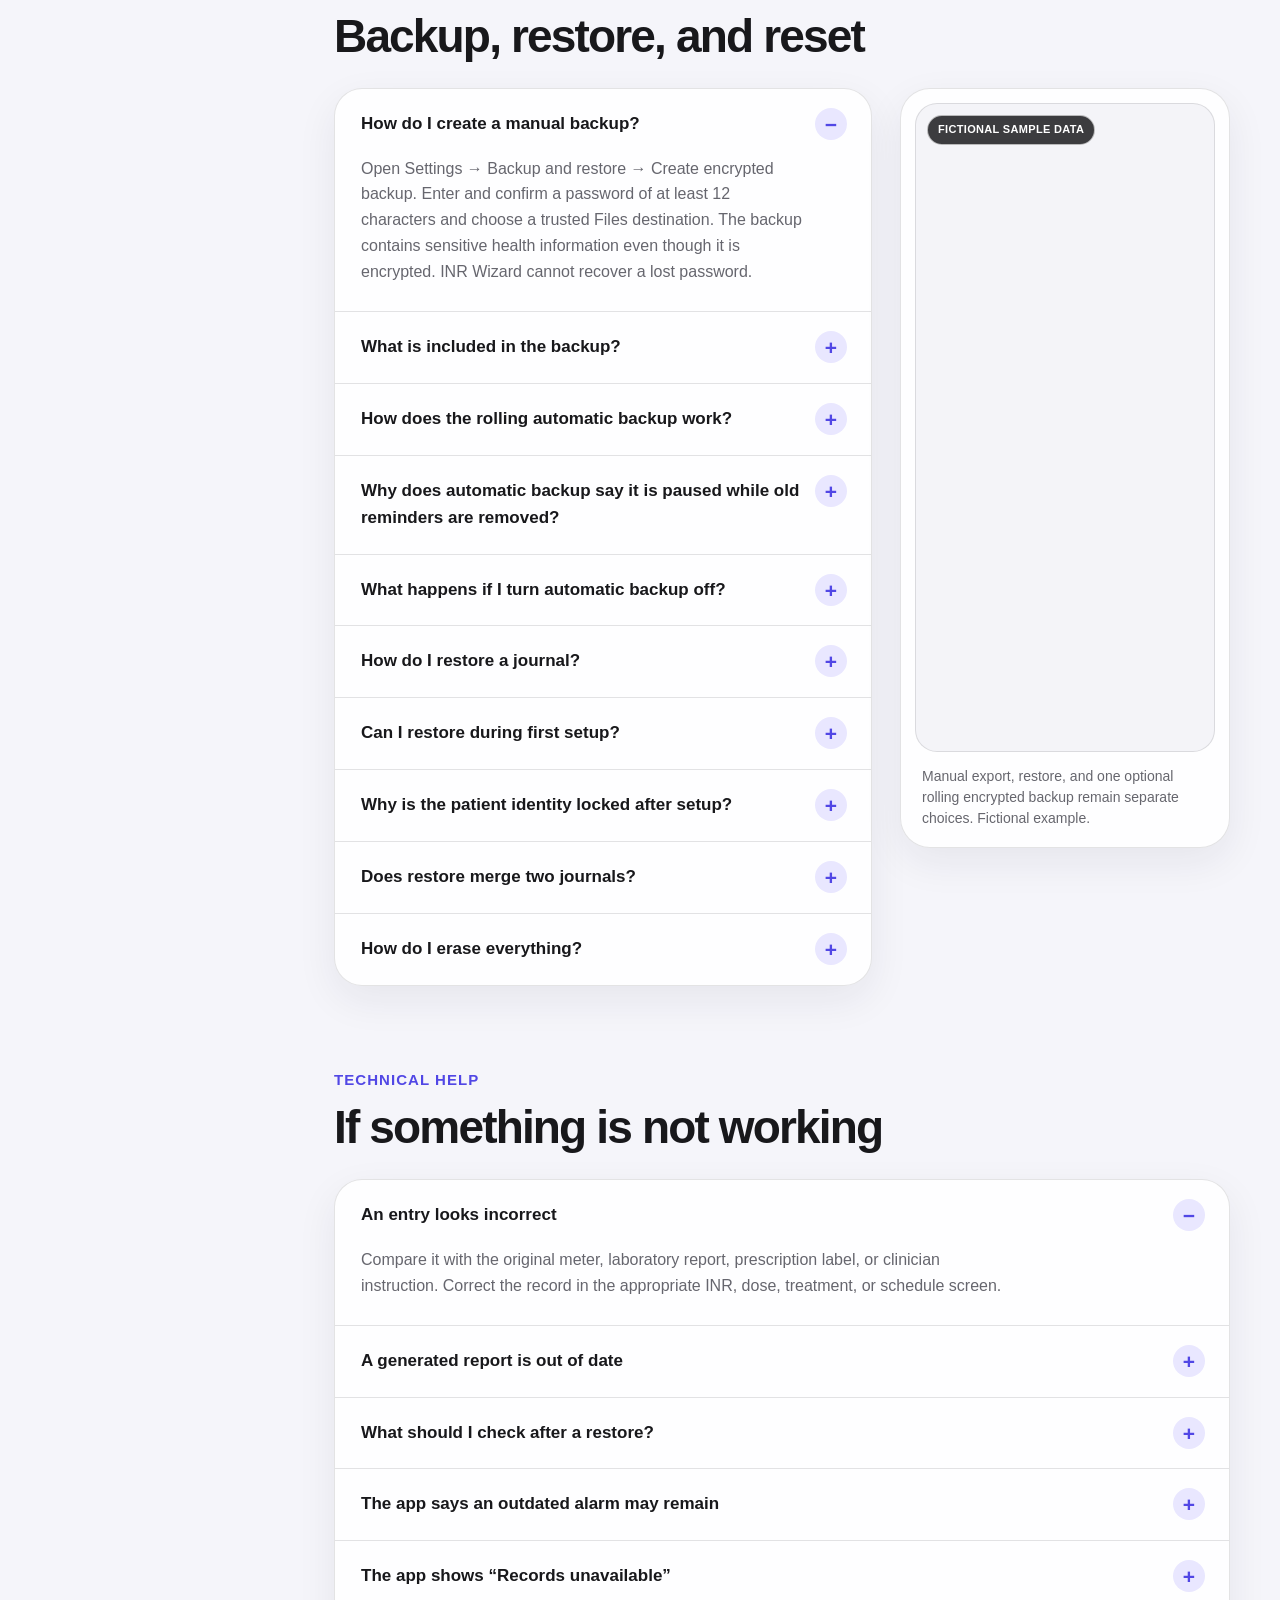
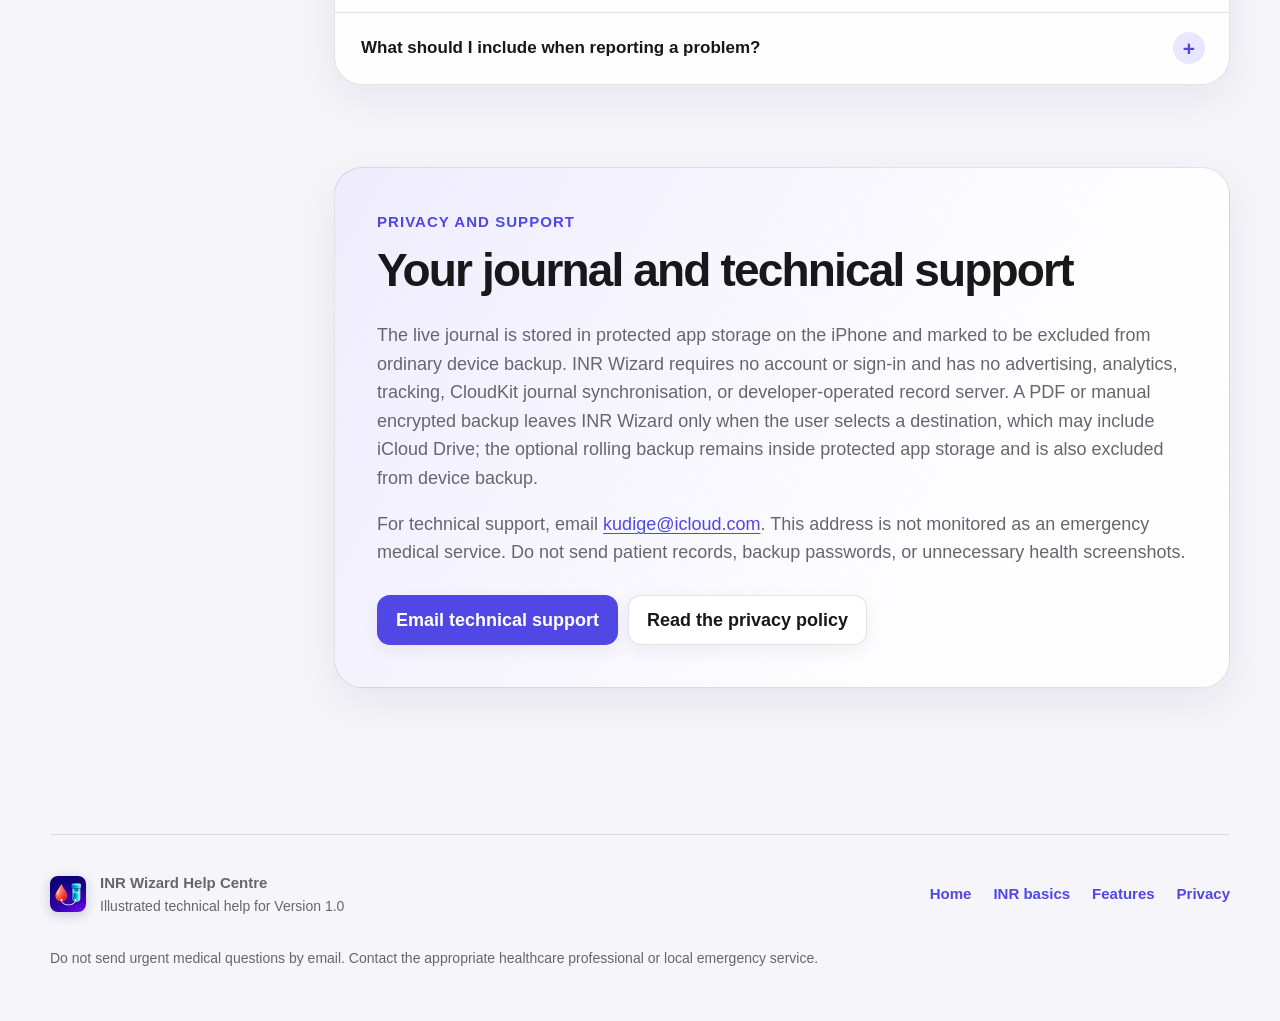
==== commit 0a72326b: "Improve homepage section spacing" ====
--- a/help/index.html
+++ b/help/index.html
@@ -7,7 +7,7 @@
     <meta name="robots" content="noindex">
     <link rel="canonical" href="https://www.inrwizard.com/support/">
     <link rel="icon" href="/assets/app-icon-144.png" type="image/png">
-    <link rel="stylesheet" href="/assets/styles.css?v=7">
+    <link rel="stylesheet" href="/assets/styles.css?v=8">
     <title>Help Centre · INR Wizard</title>
   </head>
   <body>
--- a/assets/styles.css
+++ b/assets/styles.css
@@ -606,6 +606,10 @@
 .marketing-shell {
   width: min(1180px, calc(100% - 48px));
   padding-top: 56px;
+}
+
+.marketing-shell > .notice {
+  margin-bottom: clamp(44px, 6vw, 72px);
 }
 
 .marketing-hero {
